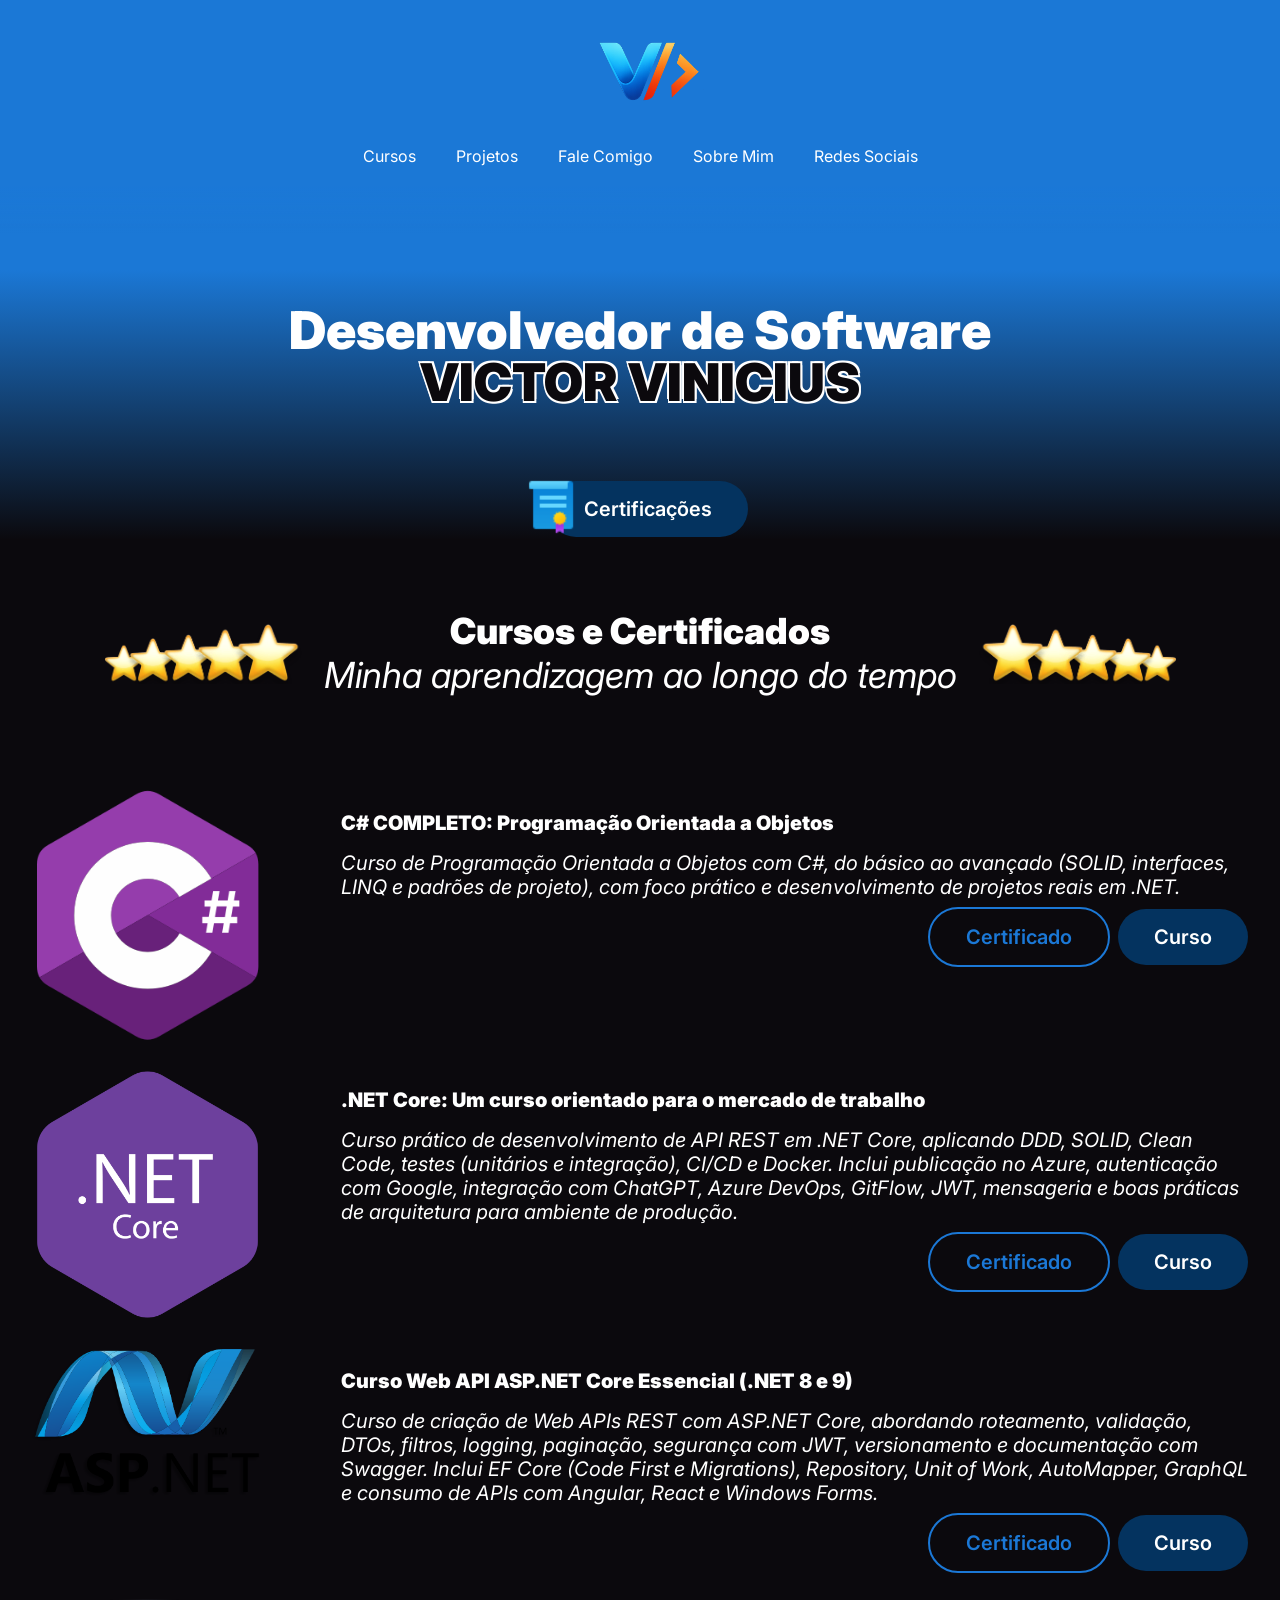
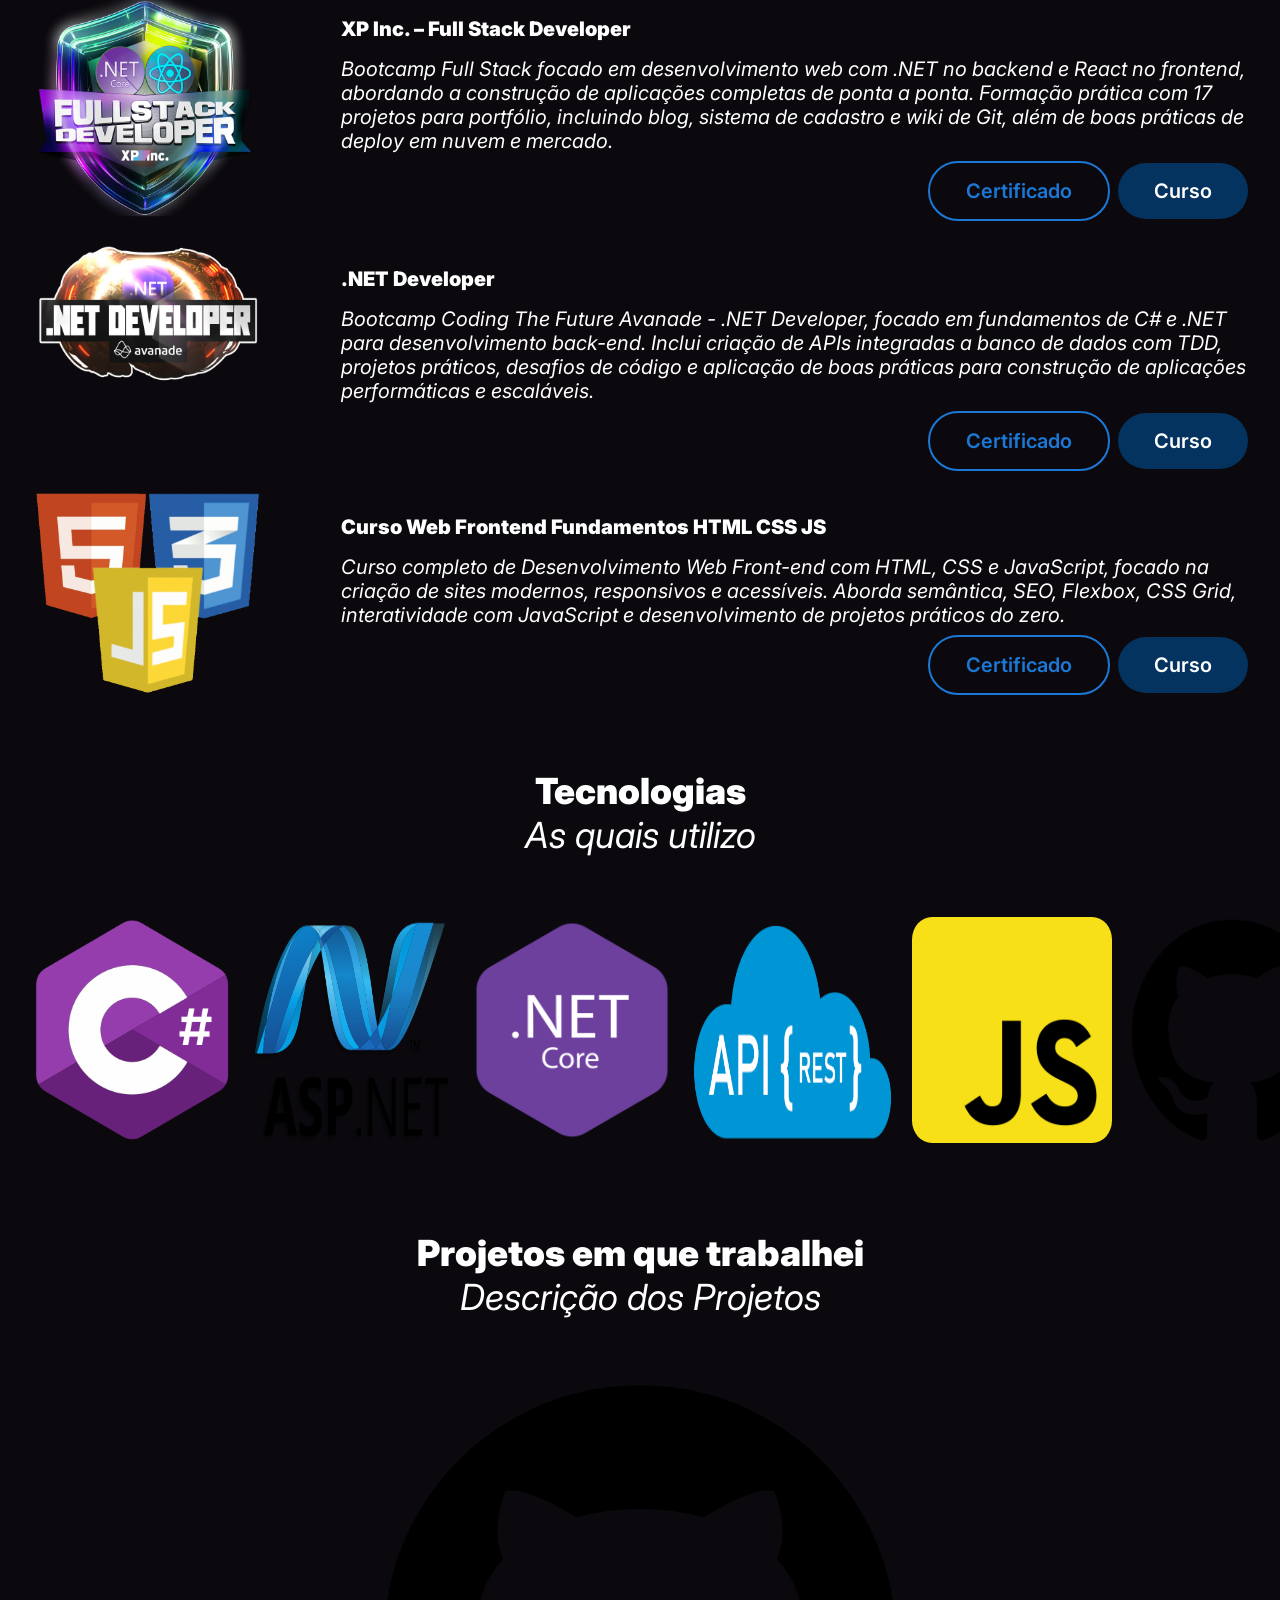
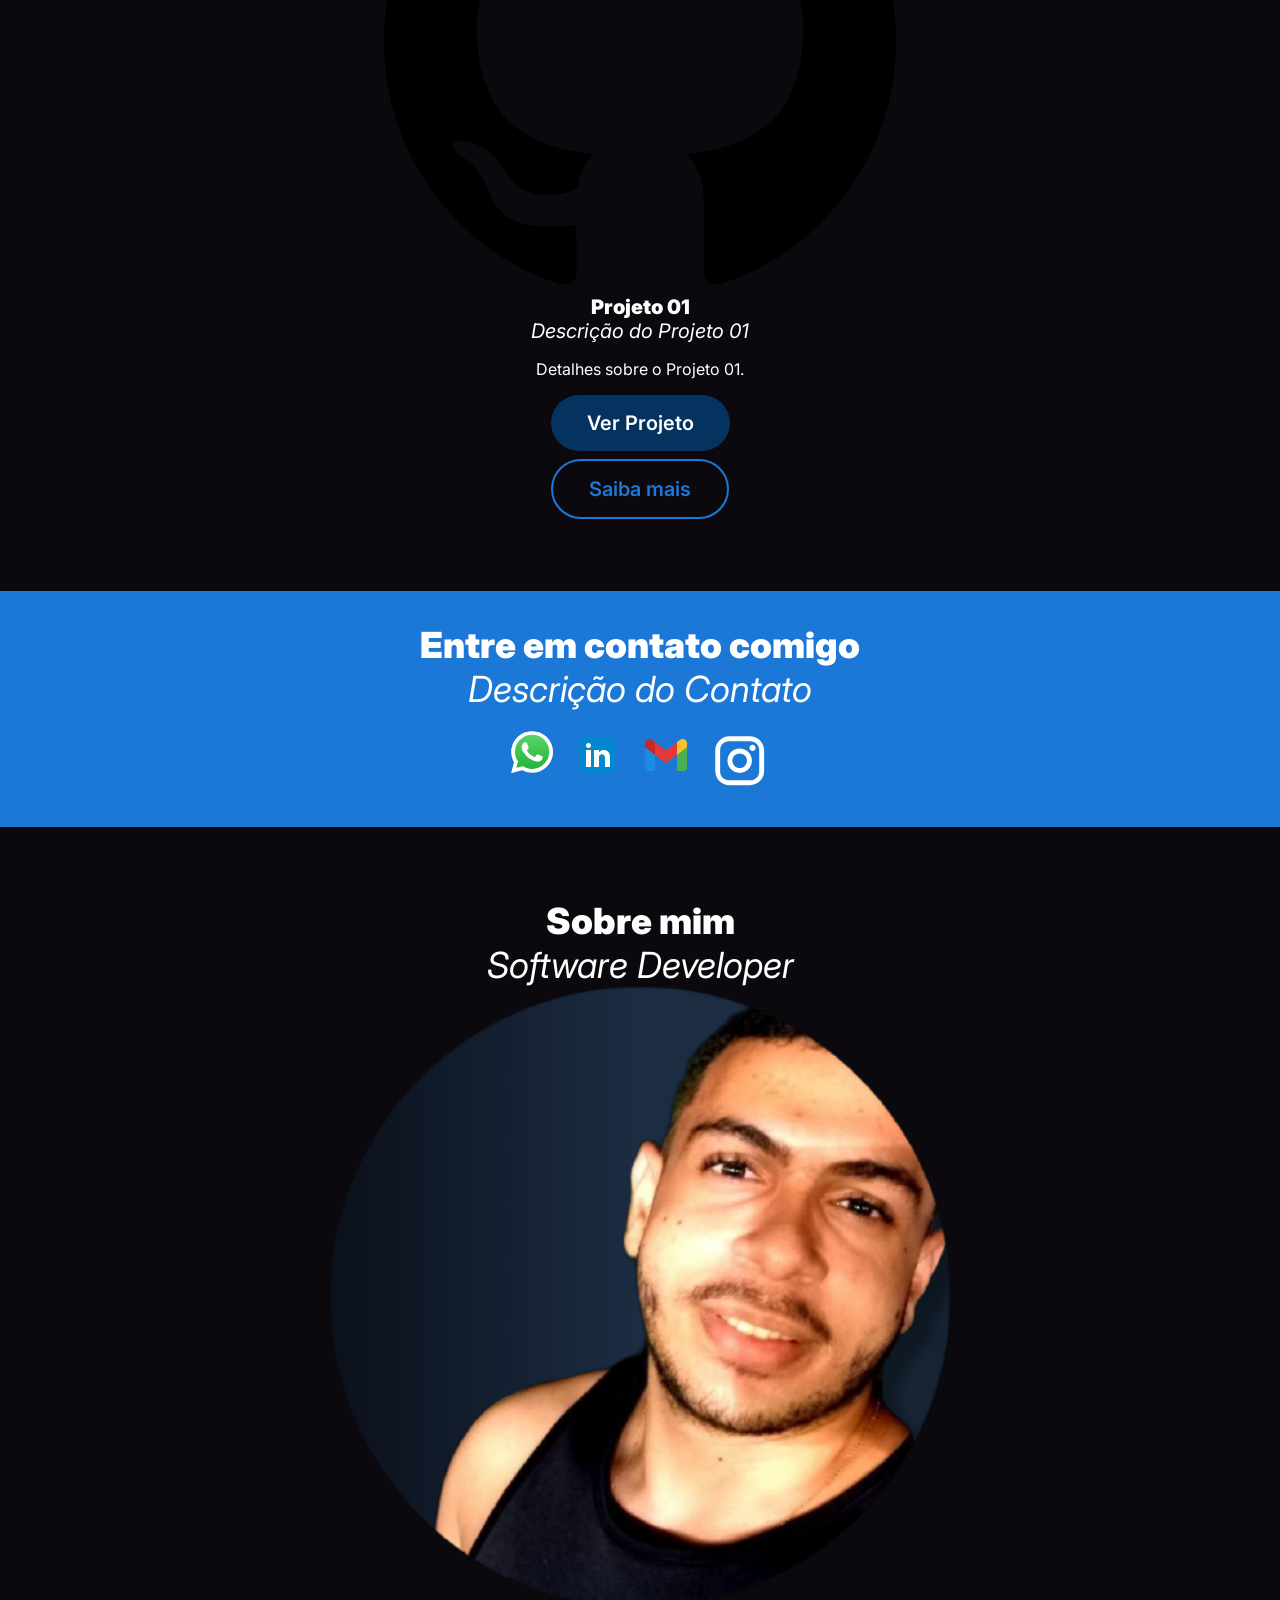
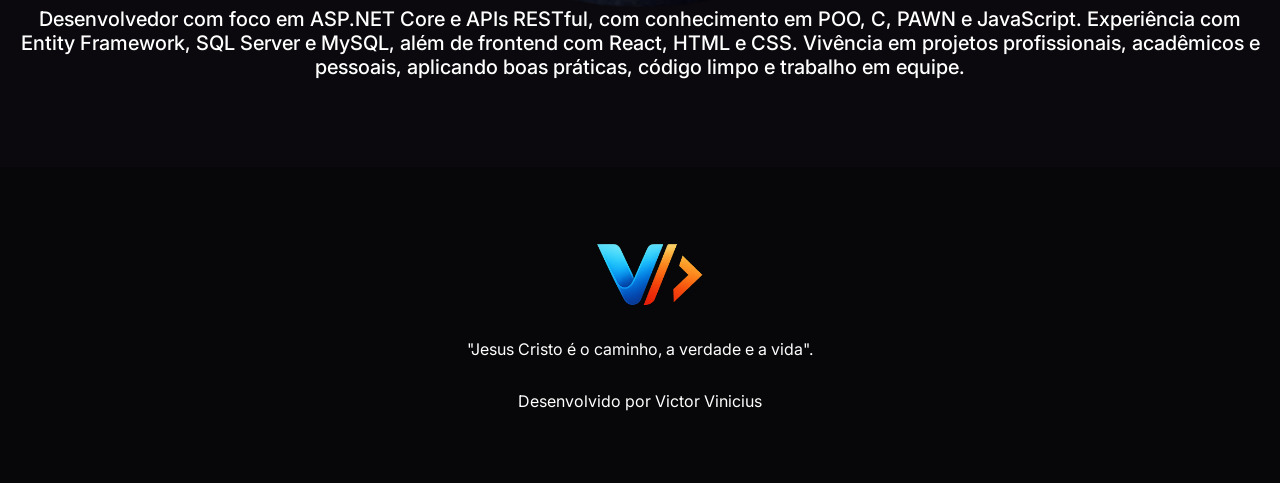
==== index.html @ fd87a0b9 "feat: css e html parte de cursos" ====
<!DOCTYPE html>
<html lang="pt-br">
<head>
    <meta charset="UTF-8">
    <meta name="viewport" content="width=device-width, initial-scale=1.0">
    <title>Victor Vinicius | Foqs</title>

    <link rel="preconnect" href="https://fonts.googleapis.com">
    <link rel="preconnect" href="https://fonts.gstatic.com" crossorigin>
    <link href="https://fonts.googleapis.com/css2?family=Inter:ital,opsz,wght@0,14..32,100..900;1,14..32,100..900&display=swap" rel="stylesheet">
    <link rel="stylesheet" href="./css/styles.css">
</head>
<body class="no-js">
    <div class="logoIcon md-hide">
        <div class="logoIcon__logo"><img src="images/VVDevLogo2.png" alt="Victor Vinicius Logo"></div>

        <a href="#" aria-hidden="true">
            <img src="images/burger-menu-svgrepo-com.svg" alt="Menu Icon">
        </a>
    </div>

    <header class="header">
        <div class="container">
            <div class="logoIcon__logo sm-hide md-show"><img src="images/VVDevLogo2.png" alt="Victor Vinicius Logo"></div>
            <nav class="nav-menu">
                <ul>
                    <li><a href="#courses">Cursos</a></li>
                    <li><a href="#projetos">Projetos</a></li>
                    <li><a href="#faleComigo">Fale Comigo</a></li>
                    <li><a href="#aboutMe">Sobre Mim</a></li>
                    <li><a href="#redesSociais">Redes Sociais</a></li>
                </ul>
            </nav>
        </div>
    </header>
    <main>
        <section class="hero container">
            <h1 class="hero__title">Desenvolvedor de Software <span class="hero__title--upper">Victor Vinicius</span></h1>
            <a href="#courses" class="btn hero__cta">Certificações</a>
        </section>

        <section class="courses container" id="courses">
            <div class="courses__title">
                <h2 class="h2">Cursos e Certificados <span class="title--thin">Minha aprendizagem ao longo do tempo</span></h2>
            </div>
            <div class="courses__list">
                <article class="courses__card">
                    <img src="./images/Courses/Csharp_Logo.png" alt="Cursos" class="courses__card__img">
                    <div class="courses__card__content">
                        <h3 class="h3">C# COMPLETO: Programação Orientada a Objetos <span class="title--thin">Curso de Programação Orientada a Objetos com C#, do básico ao avançado (SOLID, interfaces, LINQ e padrões de projeto), com foco prático e desenvolvimento de projetos reais em .NET.</span></h3>
                        <!-- <p>Paragrafo Curso 1</p> -->

                        <div class="courses__card__ctas">
                            <a href="https://www.udemy.com/certificate/UC-21d37cba-ef0e-45d6-8997-5975c3ce449f/" class="btn btn--stroke" target="_blank" rel="noopener noreferrer">Certificado</a>
                            <a href="https://www.udemy.com/course/programacao-orientada-a-objetos-csharp/" class="btn" target="_blank" rel="noopener noreferrer">Curso</a>
                        </div>
                    </div>

                    <img src="./images/Courses/NET_Core_Logo.svg.png" alt="Cursos" class="courses__card__img">
                    <div class="courses__card__content">
                        
                        <h3 class="h3">.NET Core: Um curso orientado para o mercado de trabalho<span class="title--thin">Curso prático de desenvolvimento de API REST em .NET Core, aplicando DDD, SOLID, Clean Code, testes (unitários e integração), CI/CD e Docker. Inclui publicação no Azure, autenticação com Google, integração com ChatGPT, Azure DevOps, GitFlow, JWT, mensageria e boas práticas de arquitetura para ambiente de produção.</span></h3>
                        <!-- <p>Paragrafo Curso 2</p> -->

                        <div class="courses__card__ctas">
                            <a href="https://www.udemy.com/certificate/UC-4d1a45b2-d75d-4bc9-8170-89b1ac22bfe9/" class="btn btn--stroke" target="_blank" rel="noopener noreferrer">Certificado</a>
                            <a href="https://www.udemy.com/course/net-core-curso-orientado-para-mercado-de-trabalho/" class="btn" target="_blank" rel="noopener noreferrer">Curso</a>
                        </div>
                    </div>

                    <img src="./images/Courses/AspNet_logo.png" alt="Cursos" class="courses__card__img">
                    <div class="courses__card__content">
                        
                        <h3 class="h3">Curso Web API ASP.NET Core Essencial (.NET 8 e 9)<span class="title--thin">Curso de criação de Web APIs REST com ASP.NET Core, abordando roteamento, validação, DTOs, filtros, logging, paginação, segurança com JWT, versionamento e documentação com Swagger. Inclui EF Core (Code First e Migrations), Repository, Unit of Work, AutoMapper, GraphQL e consumo de APIs com Angular, React e Windows Forms.</span></h3>
                        <!-- <p>Paragrafo Curso 3</p> -->

                        <div class="courses__card__ctas">
                            <a href="https://www.udemy.com/certificate/UC-21b1d173-adb9-4a02-94a1-701e1d96cbe6/" class="btn btn--stroke" target="_blank" rel="noopener noreferrer">Certificado</a>
                            <a href="https://www.udemy.com/course/curso-web-api-asp-net-core-essencial/" class="btn" target="_blank" rel="noopener noreferrer">Curso</a>
                        </div>
                    </div>

                    <img src="./images/Courses/FullStackXp.png" alt="Cursos" class="courses__card__img">
                    <div class="courses__card__content">
                        <h3 class="h3">XP Inc. – Full Stack Developer<span class="title--thin">Bootcamp Full Stack focado em desenvolvimento web com .NET no backend e React no frontend, abordando a construção de aplicações completas de ponta a ponta. Formação prática com 17 projetos para portfólio, incluindo blog, sistema de cadastro e wiki de Git, além de boas práticas de deploy em nuvem e mercado.</span></h3>
                        <!-- <p>Paragrafo Curso 4</p> -->

                        <div class="courses__card__ctas">
                            <a href="https://hermes.dio.me/certificates/6OUVF24R.pdf" class="btn btn--stroke" target="_blank" rel="noopener noreferrer">Certificado</a>
                            <a href="https://web.dio.me/track/coding-the-future-xp-full-stack-developer" class="btn" target="_blank" rel="noopener noreferrer">Curso</a>
                        </div>
                    </div>

                    <img src="./images/Courses/AvanadeDotNet.png" alt="Cursos" class="courses__card__img">
                    <div class="courses__card__content">
                        
                        <h3 class="h3">.NET Developer<span class="title--thin">Bootcamp Coding The Future Avanade - .NET Developer, focado em fundamentos de C# e .NET para desenvolvimento back-end. Inclui criação de APIs integradas a banco de dados com TDD, projetos práticos, desafios de código e aplicação de boas práticas para construção de aplicações performáticas e escaláveis.</span></h3>
                        <!-- <p>Paragrafo Curso 5</p> -->

                        <div class="courses__card__ctas">
                            <a href="https://hermes.dio.me/certificates/68FLVZGX.pdf" class="btn btn--stroke" target="_blank" rel="noopener noreferrer">Certificado</a>
                            <a href="https://web.dio.me/track/coding-the-future-avanade-net-developer" class="btn" target="_blank" rel="noopener noreferrer">Curso</a>
                        </div>
                    </div>

                    <img src="./images/Courses/JsCssHtml.png" alt="Cursos" class="courses__card__img">
                    <div class="courses__card__content">
                        
                        <h3 class="h3">Curso Web Frontend Fundamentos HTML CSS JS<span class="title--thin">Curso completo de Desenvolvimento Web Front-end com HTML, CSS e JavaScript, focado na criação de sites modernos, responsivos e acessíveis. Aborda semântica, SEO, Flexbox, CSS Grid, interatividade com JavaScript e desenvolvimento de projetos práticos do zero.</span></h3>
                        <!-- <p>Paragrafo Curso 6</p> -->

                        <div class="courses__card__ctas">
                            <a href="https://hermes.dio.me/certificates/7830271C.pdf" class="btn btn--stroke" target="_blank" rel="noopener noreferrer">Certificado</a>
                            <a href="https://web.dio.me/track/coding-the-future-frontend-fundamentals" class="btn" target="_blank" rel="noopener noreferrer">Curso</a>
                        </div>
                    </div>

                    <!-- <div class="courses__card__content">
                        <h3 class="h3">Curso 7 <span class="title--thin">Descrição do Curso 7</span></h3>
                        <p>Paragrafo Curso 7</p>

                        <div class="courses__card__ctas">
                            <a href="#" class="btn btn--stroke">Código</a>
                            <a href="#" class="btn">Postagem</a>
                        </div>
                    </div>

                    <div class="courses__card__content">
                        <h3 class="h3">Curso 8 <span class="title--thin">Descrição do Curso 8</span></h3>
                        <p>Paragrafo Curso 8</p>

                        <div class="courses__card__ctas">
                            <a href="#" class="btn btn--stroke">Código</a>
                            <a href="#" class="btn">Postagem</a>
                        </div>
                    </div>

                    <div class="courses__card__content">
                        <h3 class="h3">Curso 9 <span class="title--thin">Descrição do Curso 9</span></h3>
                        <p>Paragrafo Curso 9</p>

                        <div class="courses__card__ctas">
                            <a href="#" class="btn btn--stroke">Código</a>
                            <a href="#" class="btn">Postagem</a>
                        </div>
                    </div> -->
                </article>
            </div>
        </section>
        <section class="technologies" id="technologies">
            <div class="container">
                <h2 class="h2">Tecnologias <span class="title--thin">As quais utilizo</span></h2>
            </div>

            <section class="technologies__carroussel">
                <div class="technologies__carroussel__wrapper">
                    <img src="./images/Tecnologias/Csharp_Logo.png" alt="Csharp">
                    <img src="./images/Tecnologias/AspNet_logo.png" alt="Asp Net">
                    <img src="./images/Tecnologias/NET_Core_Logo.svg.png" alt="DotNet Core">
                    <img src="./images/Tecnologias/ApiRes_logo.png" alt="ApiRest">
                    <img src="./images/Tecnologias/Javascript.png" alt="Javascript">
                    <img src="./images/Tecnologias/GitHub.png" alt="GitHub">
                    <img src="./images/Tecnologias/CSS.png" alt="CSS">
                    <img src="./images/Tecnologias/HTML.png" alt="HTML">
                    <img src="./images/Tecnologias/vscode.png" alt="VSCode">
                    <img src="./images/Tecnologias/Vs.png" alt="Visual Studio">
                    <img src="./images/Tecnologias/Mysql.png" alt="MySQL">
                    <img src="./images/Tecnologias/postman-icon.svg" alt="Postman">
                    <img src="./images/Tecnologias/ps6.png" alt="PhotoShop">
                </div>
            </section>
        </section>

        <section class="projetos container" id="projetos">
            <h2 class="h2">Projetos em que trabalhei <span class="title--thin">Descrição dos Projetos</span></h2>

            <div class="projects__list">
                <article class="projects__card">
                    <img src="./images/Tecnologias/GitHub.png" class="projects__card__img" alt="GitHub">

                    <div class="projects__card__content">
                        <h3 class="h3">Projeto 01 <span class="title--thin">Descrição do Projeto 01</span></h3>
                        <p>Detalhes sobre o Projeto 01.</p>

                        <div class="projects__card__ctas">
                            <a href="#" class="btn btn--ghost">Ver Projeto</a>
                            <a href="#" class="btn btn--stroke">Saiba mais</a>
                        </div>
                    </div>
                </article>
            </div>
        </section>

        <section class="faleComigo" id="redesSociais">
            <div class="container">
                <h2 class="h2">Entre em contato comigo <span class="title--thin">Descrição do Contato</span></h2>
                <div class="faleComigo__content">
                    <p class="faleComigo__disclaimer sr-only"></p>
                    <img src="./images/news-seta.svg" alt="Seta" class="news__seta">
                    <div class="news__whatsapp">
                        <img src="./images/whatsapp.svg" alt="Whatsapp Logo">
                        <span class="sr-only">Whatsapp</span>
                    </div>
                    <div class="news__Linkedin">
                        <img src="./images/icon-linkedin.svg" alt="Linkedin Logo">
                        <span class="sr-only">Linkedin</span>
                    </div>
                    <div class="news__gmail">
                        <img src="./images/icons8-gmail.svg" alt="Gmail logo">
                        <span class="sr-only">Gmail</span>
                    </div>
                    <div class="news__instagram">
                        <img src="./images/mdi_instagram.svg" alt="Instagram Logo">
                        <span class="sr-only">Instagram</span>
                    </div>

                    <!-- <a href="#" class="btn">Saiba Mais</a> -->
                </div>
            </div>
        </section>

        <section class="aboutMe" id="aboutMe">
            <div class="container">
                <h2 class="h2">Sobre mim <span class="title--thin">Software Developer</span></h2>
            </div>
            <div class="aboutMe__content">
                <div class="aboutMe__wrapper">
                    <article class="aboutMe__cards">
                        <img src="./images/foqsz-perfil.png" alt="about me">
                        <div class="aboutMe__cards__content">
                            <h3 class="h3">Desenvolvedor com foco em ASP.NET Core e APIs RESTful, com conhecimento em POO, C, PAWN e JavaScript. Experiência com Entity Framework, SQL Server e MySQL, além de frontend com React, HTML e CSS. Vivência em projetos profissionais, acadêmicos e pessoais, aplicando boas práticas, código limpo e trabalho em equipe.</h3>
                        </div>
                    </article>
                </div>
            </div>
        </section>
    </main>
    <footer class="footer">
        <div class="container">
            <img src="./images/VVDevLogo2.png" alt="" class="footer__logo">
            <p>"Jesus Cristo é o caminho, a verdade e a vida".</p>
            <p>Desenvolvido por Victor Vinicius</p>
            <!-- <ul class="footer_socialLinks">
                <li><a href=""> <img src="./images/icon-linkedin.svg" alt=""> <span class="sr-only">Linkedin</span></a></li>
                <li><a href=""> <img src="./images/whatsapp.svg" alt=""> <span class="sr-only">WhatsApp</span></a></li>
                <li><a href=""> <img src="./images/mdi_instagram.svg" alt=""> <span class="sr-only">Instagram</span></a></li>
            </ul> -->
        </div>
    </footer>
</body>
</html>
---- css/styles.css ----
:root{
    --page-bg: #0B090D;
    --page-bg-secondary: #1b78d6;
    --page-bg-secondary-hover: #48D1CC00;
    --grid-gap: .75rem;
    --grid-margin: 1.5rem;
    --text-color: white;
    --text-size: .75rem;

    --h1-size: 1.75rem;
    --h2-size: 1.5rem;
    --h3-size: 1.25rem;

    --button-padding-y: 1rem;
    --button-padding-x: 2.25rem;
    --button-font-size: 1rem;

    --section-distance-top: 4.5rem;
    --subSection-distance-gap: 3.75rem;
}

*{
    margin: 0;
    padding: 0;
    box-sizing: border-box;
}

body{
    font-family: 'Inter', sans-serif; 
    font-optical-sizing: auto; /* melhora a legibilidade em tamanhos de fontes diferentes */
    font-weight: 400;
    font-style: normal;
    background: var(--page-bg) linear-gradient(to bottom, var(--page-bg-secondary) 30%, #48D1CC00 60%) fixed;
    color: var(--text-color);
}

a{
    text-decoration: none;
    color: inherit;
}

img{
    max-width: 100%;
}

.container{
    /* margin: 0 var(--grid-gap); */
    margin-left: var(--grid-margin);
    margin-right: var(--grid-margin);
}

.logoIcon{
    /* background-color: var(--page-bg-secondary); */
    position: sticky;
    top: 0;
    width: 100%;
    left: 0;
    display: flex;
    justify-content: space-between;
    padding: 1.75rem;
    background-image: linear-gradient(to bottom, var(--page-bg-secondary) 80%, #48cec900);
}

.logoIcon__logo{
    width: 4.75rem;
    img{
        max-width: 100%;
    }
}

.nav-menu{
    ul{
        list-style-type: none;
        display: flex;
        flex-direction: column;
        gap: 1rem;
        align-items: end;
    }

    a{
        padding: 0.75rem;
        display: inline-block;
        border-bottom: 1px solid transparent;

        &:hover{
            border-bottom: 1px solid #135291;
        }
    }
}

h1{
    font-size: var(--h1-size);
    font-weight: 900;
    line-height: 1;
    text-wrap: balance;
}

.hero{
    text-align: center;
    display: flex;
    flex-direction: column;
    gap: 2.5rem;
    align-items: center;
}

.hero__title--upper{
    text-transform: uppercase;
    /* color: transparent;
    -webkit-text-stroke: 2px var(--text-color);  */
    text-shadow: 2px 2px var(--text-color), -2px -2px var(--text-color), -1px 2px var(--text-color), 2px -2px var(--text-color);
    display: inline-block;
    color: #0B090D;
    display: block;
}

.btn{
    display: inline-block;
    padding: var(--button-padding-y) var(--button-padding-x);
    border-radius: 10rem;
    background-color: #04335f;
    font-weight: 600;
    font-size: var(--button-font-size);
}

.btn:hover{
    background-color: #506da1;
    color: white;
}

main >*{
    margin-top: var(--section-distance-top);
}

.h2{
    text-align: center;
    font-weight: 900;
    font-size: var(--h2-size);
}

.title--thin{
    font-weight: 400;
    font-style: italic;
    display: block;
}

.courses,
.courses__list{
    display: flex;
    flex-direction: column;
    gap: var(--subSection-distance-gap);
}

.courses__card{
    text-align: center;
}

.courses__card__img{
    width: 13.75rem;
    max-width: 100%;
    margin-top: 1.25rem;
}

.technologies__carroussel__wrapper img{
    max-width: 200px;
}

.h3{
    font-size: var(--h3-size);
    font-weight: 900;
    text-align: center;
}

p{
    font-size: var(--text-size);
}

.btn--stroke{
    background-color: transparent;
    border: 2px solid var(--page-bg-secondary);
    color: var(--page-bg-secondary)
}

.courses__card__content{
    margin-top: 1.5rem;

    img{
        max-width: 60%;
    }

    .title--thin{
        margin-top: 1rem;
        margin-bottom: .5rem;
    }
}

.courses__card__ctas{
    display: flex;
    flex-direction: column;
    align-items: center;
    gap:.5rem;
}

.technologies{
    display: flex;
    flex-direction: column;
    gap: var(--subSection-distance-gap);
}

.technologies__carroussel__wrapper{
    display: flex;
    flex-wrap: nowrap;
    overflow-x: scroll;
    padding-bottom: 1rem;
    padding-right: var(--grid-gap);

    scroll-snap-type: x mandatory;

    img{
        margin-left: var(--grid-gap);
        width: calc(100% - var(--grid-margin) * 2);
        flex-grow: 0;
        flex-shrink: 0;
        flex-basis: calc(100% - var(--grid-margin) * 2); 
        scroll-snap-align: center;
        border-radius: 10%;

        &:last-child{
            margin-left: var(--grid-margin);
        }

        &:first-child{
            margin-left: var(--grid-margin);
        }
    }
}

main{
  /* Firefox */
  * {
    scrollbar-width: auto;
    scrollbar-color: var(--page-bg-secondary) transparent;
  }

  /* Chrome, Edge, and Safari */
  *::-webkit-scrollbar {
    height: 1.25rem;
  }

  *::-webkit-scrollbar-track {
    background: transparent;
  }

  *::-webkit-scrollbar-thumb {
    background-color: var(--page-bg-secondary);
    /* border-radius: 10px;
    border: 3px solid transparent; */
  }
}

.projetos, .projects__list{
    display: flex;
    flex-direction: column;
    gap: var(--subSection-distance-gap);
}

.projects__card{
    text-align: center;
}

.projects__card__content{
    display: flex;
    flex-direction: column;
    gap: 1rem;
}

.projects__card__ctas{
    display: flex;
    flex-direction: column;
    gap: .5rem;
    align-items: center;
}

/* .btn--ghost{
    color: var(--page-bg-secondary);
    border: none;
    background-color: transparent;
} */

.faleComigo{
    background-color: var(--page-bg-secondary);
    background-position: center;
    background-size: cover;
    padding: var(--grid-margin) 0;
    background-repeat: no-repeat;
    display: flex;
    flex-direction: column;
    gap: 2.5rem;
    align-items: stretch;
}  

.faleComigo__content{
    display: flex;
    justify-content: center;
    gap: var(--grid-gap);
    margin-top: var(--grid-gap); 
}

.news__seta{
    display: none;
}

.sr-only{
    position: absolute;
    width: 1px;
    height: 1px;
    padding: 0;
    margin: -1px;;
    overflow: hidden;
    clip: rect(0, 0, 0, 0);
    white-space: nowrap;
    border: 0;
}

.aboutMe__wrapper{
    display: flex;
    flex-wrap: nowrap;
    overflow-x: scroll;
    padding-bottom: 1rem;
    padding-right: var(--grid-gap);
    scroll-snap-type: x mandatory;
    margin: 0;

}

.aboutMe__cards{
    margin-left: var(--grid-gap);
    /* width: calc(100% - var(--grid-margin) * 2); */
    /* flex-grow: 0; */
    /* flex-shrink: 0; */
    /* flex-basis: calc(100% - var(--grid-margin) * 2); */
    /* scroll-snap-align: center; */
    display: flex;
    flex-direction: column;
    align-items: center;

    img{
        width: 50%;
    }
}  

.aboutMe__cards__content{
    text-align: center;
    
    .h3{
        font-weight: 500;
    }
}

.footer{
    background-color: #070608;
    text-align: center;
    padding-top: var(--section-distance-top);
    margin-top: var(--section-distance-top);    
    padding-bottom: var(--section-distance-top);

    .container{
        display: flex;
        flex-direction: column;
        gap: var(--grid-margin);
        align-items: center;
    }

    p{
        font-size: 1rem;
    }
}

.footer__logo{
    max-width: 8.5rem;
}

.sm-hide{
    display: none;
}

@media screen and (width > 64em){
    :root{
        --h1-size: 3.25rem;
        --h2-size: 2.25rem;
        --button-font-size: 1.25rem;
        --grid-gap: 1.25rem;
        --grid-margin: 2rem;
        --text-size: 1rem;
    }

    .md-hide{
        display: none;
    }

    .md-show{
        display: revert;
    }

    .header{
        position: sticky;
        top: 0;
        left: 0;
        width: 100%;
        padding-top: 2.375rem;
        padding-bottom: 3.375rem;
        background-image: linear-gradient(to bottom, var(--page-bg-secondary) 80%, #48cec900);
        z-index: 1;
    }

    .logoIcon__logo{
        width: 8rem;
        margin: auto;
    }

    .nav-menu{
        margin-top: 1.75rem;
    }

    .hero{
        gap: 4.5rem;
    }

    .nav-menu{
        ul{
            flex-direction: row;
            justify-content: center;
        }
    }

    .hero__cta{
        position: relative;
        left: .5rem;

        &::before{
            content: "";
            display: block;
            position: absolute;
            top: 0;
            left: 0;
            width: 4rem;
            height: 5rem;
            background-image: url(../images/target.png);
            background-size: 100%;
            background-repeat: no-repeat;
            transform: translate(-40%, -10%);
        }
    }

    .courses__title{
        display: flex;
        align-items: center;
        justify-content: center;
        gap: var(--grid-gap);
        &::before,
        &::after{
            content: "";
            width: 12.5rem;
            height: 3.875rem;
            display: inline-block;

            background-image: url(../images/estrelas.png);
            background-size: 100%;
            background-repeat: no-repeat;
        }

        &::after{
            transform: scale(-1, 1);
        }
    }

    .courses{
        gap: calc(var(--subSection-distance-gap) * 1.5);
    }

    .courses__card{
        display: grid;
        grid-template-columns: repeat(8, 1fr);
        gap: var(--grid-gap);
        text-align: left;
    }

    .courses__card__img{
        /* width: 20%; */
        grid-column: 1 / 3;
        width: 80%;
        margin-top: 0;
    }

    .courses__card__content{
        grid-column: 3 / -1;

        .h3{
            text-align: inherit;
        }
    }
    
    .courses__card__ctas{
        flex-direction: row;
        justify-content: end;
    }
}
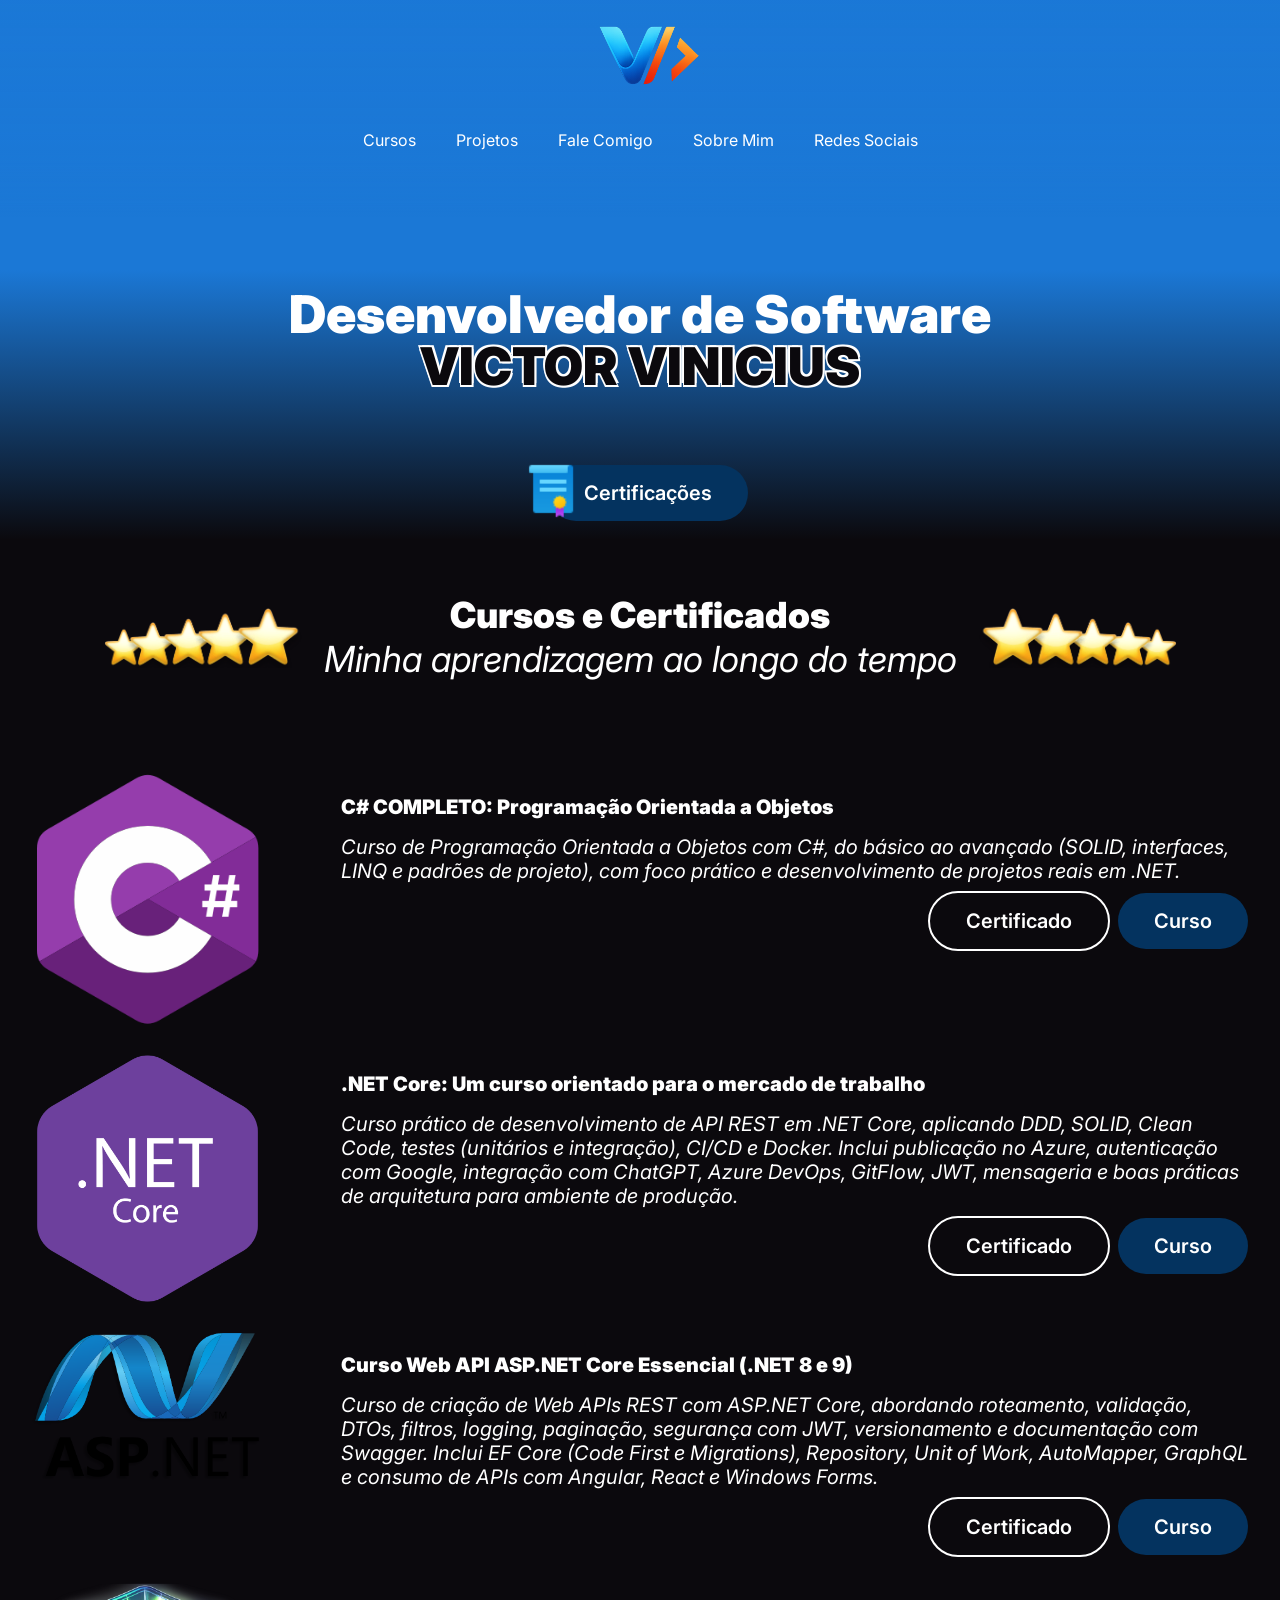
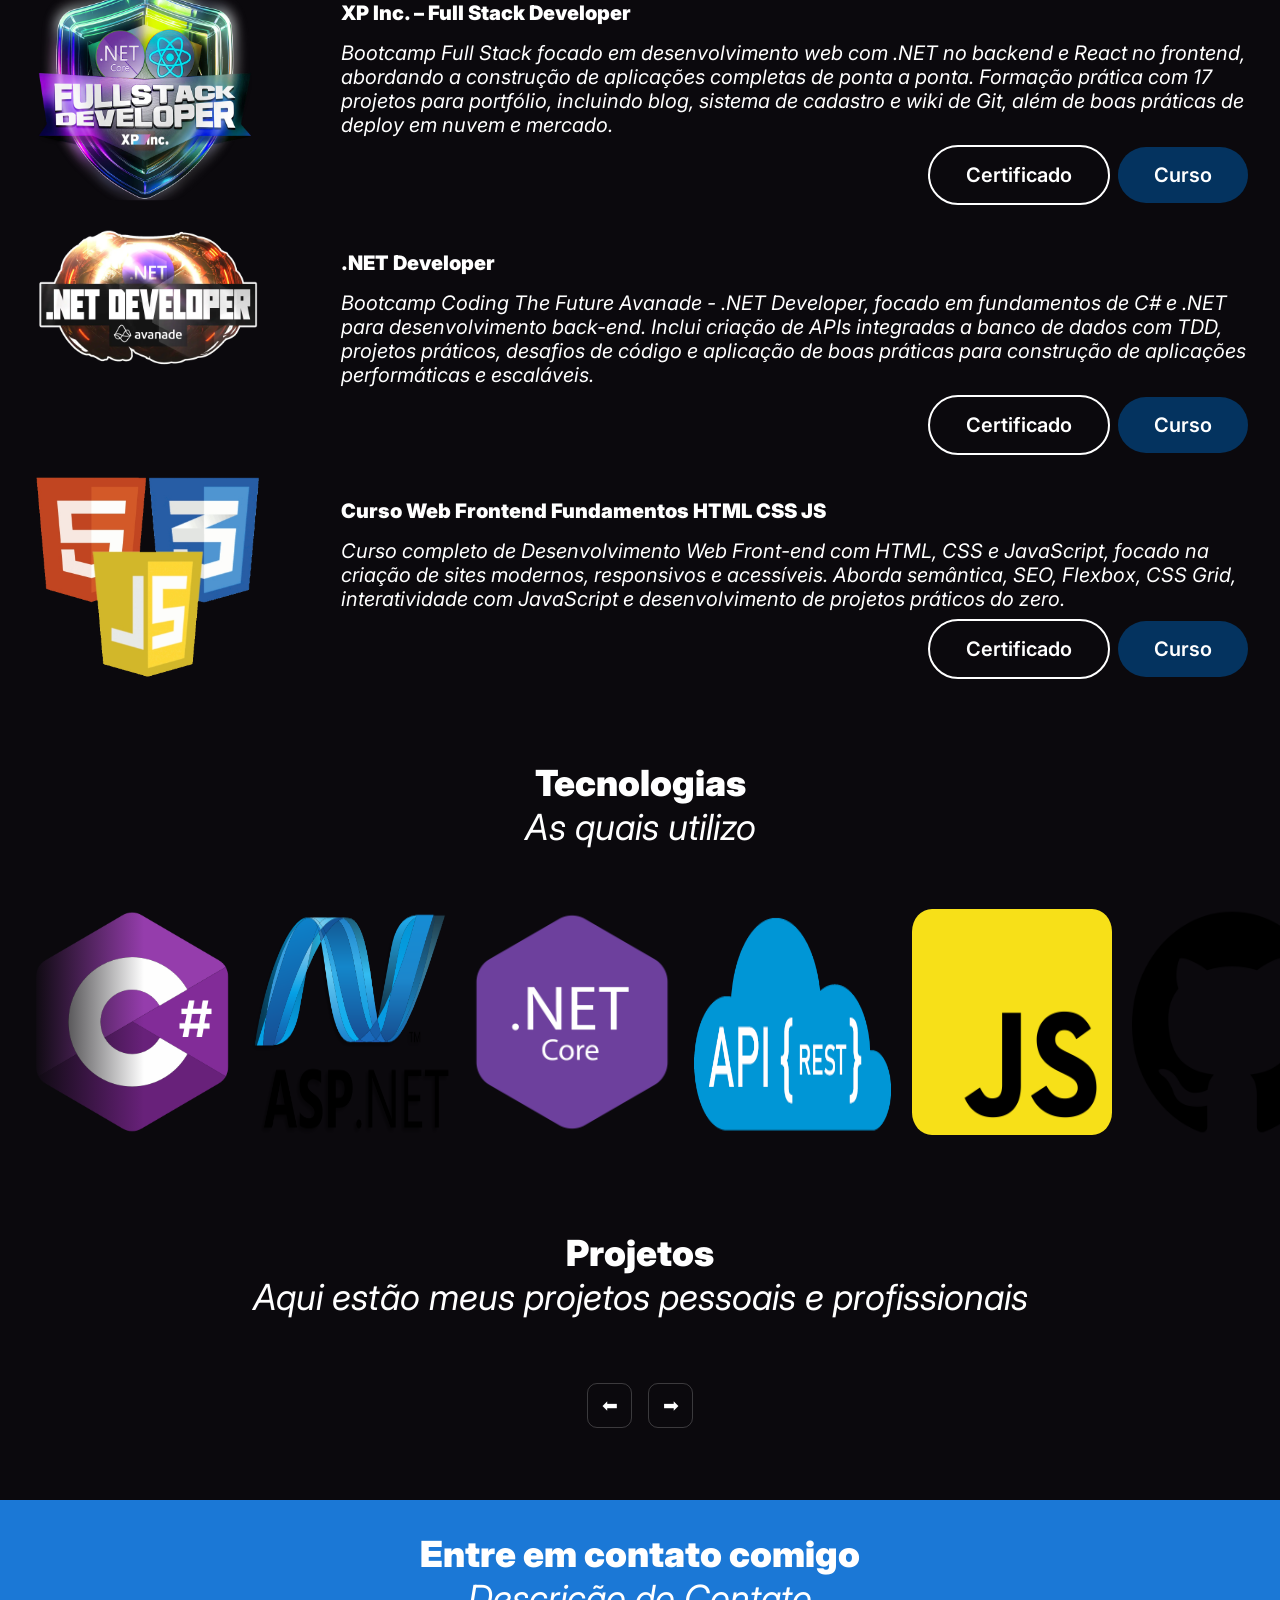
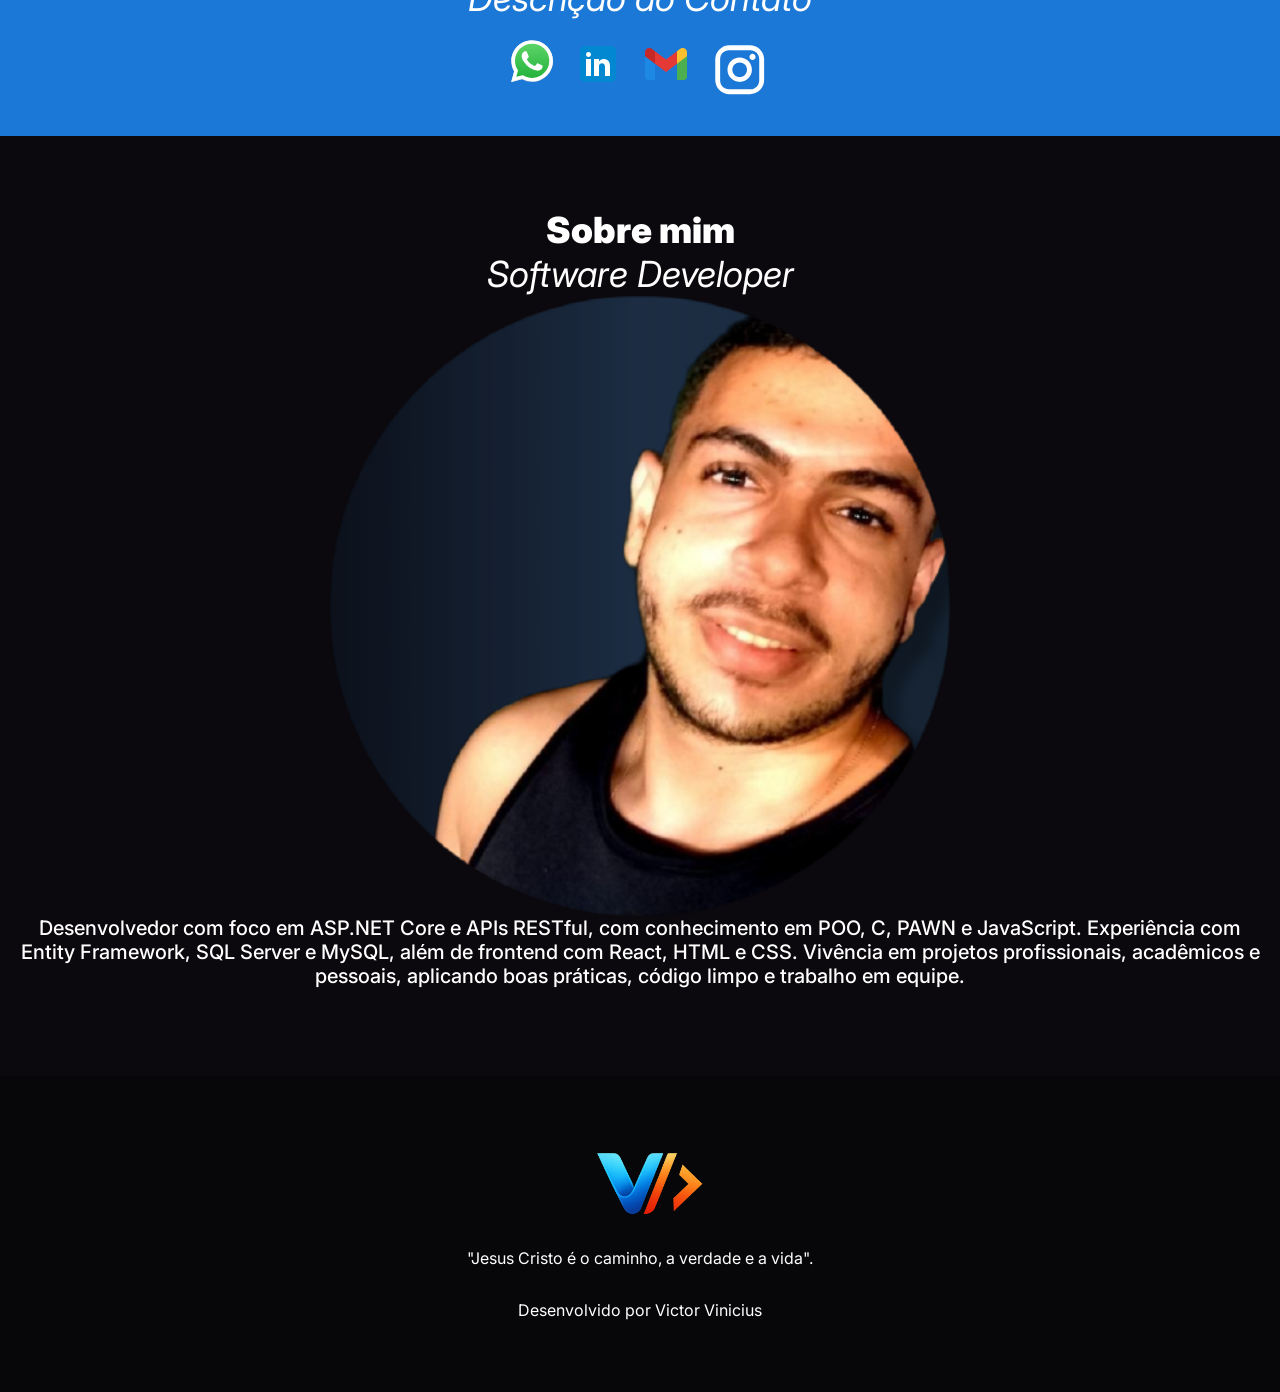
==== commit ee07d1bd: "feat: page dos projetos, consumindo api do github" ====
--- a/index.html
+++ b/index.html
@@ -172,22 +172,16 @@
         </section>
 
         <section class="projetos container" id="projetos">
-            <h2 class="h2">Projetos em que trabalhei <span class="title--thin">Descrição dos Projetos</span></h2>
-
-            <div class="projects__list">
-                <article class="projects__card">
-                    <img src="./images/Tecnologias/GitHub.png" class="projects__card__img" alt="GitHub">
-
-                    <div class="projects__card__content">
-                        <h3 class="h3">Projeto 01 <span class="title--thin">Descrição do Projeto 01</span></h3>
-                        <p>Detalhes sobre o Projeto 01.</p>
-
-                        <div class="projects__card__ctas">
-                            <a href="#" class="btn btn--ghost">Ver Projeto</a>
-                            <a href="#" class="btn btn--stroke">Saiba mais</a>
-                        </div>
-                    </div>
-                </article>
+            <h2 class="h2">
+                Projetos
+                <span class="title--thin">Aqui estão meus projetos pessoais e profissionais</span>
+            </h2>
+
+            <div class="projects__list" id="projectsList"></div>
+
+            <div class="pagination">
+                <button type="button" id="endPage">⬅</button>
+                <button type="button" id="nextPage">➡</button>
             </div>
         </section>
 
@@ -247,5 +241,7 @@
             </ul> -->
         </div>
     </footer>
+
+    <script src="./js/github.js"></script>
 </body>
 </html>
--- a/css/styles.css
+++ b/css/styles.css
@@ -176,8 +176,8 @@
 
 .btn--stroke{
     background-color: transparent;
-    border: 2px solid var(--page-bg-secondary);
-    color: var(--page-bg-secondary)
+    border: 2px solid white;
+    color: white;
 }
 
 .courses__card__content{
@@ -204,6 +204,7 @@
     display: flex;
     flex-direction: column;
     gap: var(--subSection-distance-gap);
+    margin-top: 5rem;
 }
 
 .technologies__carroussel__wrapper{
@@ -257,14 +258,57 @@
   }
 }
 
-.projetos, .projects__list{
-    display: flex;
-    flex-direction: column;
+.projetos{
+    margin-top: 5rem;
+}
+
+.projects__list{
+    display: grid;
+    grid-template-columns: 1fr;
     gap: var(--subSection-distance-gap);
+    margin-top: 1rem;
 }
 
 .projects__card{
     text-align: center;
+    /* padding: 2rem; */
+    border-radius: 12px;
+    transition: 0.3s;
+    margin-top: 2rem;
+}
+
+.projects__card:hover{
+    transform: translateY(-5px);
+}
+
+.pagination{
+    display: flex;
+    justify-content: center;
+    align-items: center;
+    gap: 1rem;
+    margin-top: 3rem;
+}
+
+.pagination button{
+    width: 45px;
+    height: 45px;
+
+    border-radius: 10px;
+    border: 1px solid rgba(255,255,255,0.2);
+
+    background: transparent;
+    color: white;
+
+    font-size: 1.2rem;
+    cursor: pointer;
+
+    transition: all .25s ease;
+}
+
+.pagination button:hover{
+    background: white;
+    color: black;
+    transform: translateY(1rem);
 }
 
 .projects__card__content{
@@ -280,11 +324,11 @@
     align-items: center;
 }
 
-/* .btn--ghost{
+.btn--nodeploy{
     color: var(--page-bg-secondary);
     border: none;
-    background-color: transparent;
-} */
+    /* background-color: transparent; */
+}
 
 .faleComigo{
     background-color: var(--page-bg-secondary);
@@ -383,6 +427,12 @@
     display: none;
 }
 
+.projects__card__img{
+    width: 180px;
+    margin: 0 auto;
+    display: block;
+}
+
 @media screen and (width > 64em){
     :root{
         --h1-size: 3.25rem;
@@ -393,6 +443,11 @@
         --text-size: 1rem;
     }
 
+    body{
+        background: var(--page-bg) linear-gradient(to bottom, var(--page-bg-secondary) 30%, #48D1CC00 60%) no-repeat;
+        background-size: 100% 100vh;
+    }
+
     .md-hide{
         display: none;
     }
@@ -406,10 +461,10 @@
         top: 0;
         left: 0;
         width: 100%;
-        padding-top: 2.375rem;
+        padding-top: 1.375rem;
         padding-bottom: 3.375rem;
-        background-image: linear-gradient(to bottom, var(--page-bg-secondary) 80%, #48cec900);
-        z-index: 1;
+        background-image: linear-gradient(to bottom, #1b78d6fa, #1b78d6e7 70%, #48cec900);
+        z-index: 3;
     }
 
     .logoIcon__logo{
@@ -503,4 +558,35 @@
         flex-direction: row;
         justify-content: end;
     }
+
+    .technologies__carroussel__wrapper img{
+        flex: auto;
+    }
+
+    .technologies__carroussel{
+        position: relative;
+
+        &::after,
+        &::before{
+            content:"";
+            position: absolute;
+            top: 0;
+            bottom: 1rem;
+            width: 9rem;
+            pointer-events: none; 
+        }
+
+        &::before{
+            left: 0;
+            background-image: linear-gradient(to right, var(--page-bg) var(--grid-margin), #0000);
+        }
+
+        &::after{
+            right: 0;
+        }
+    }
+
+    .projects__list{
+        grid-template-columns: repeat(2, 1fr);
+    }
 }
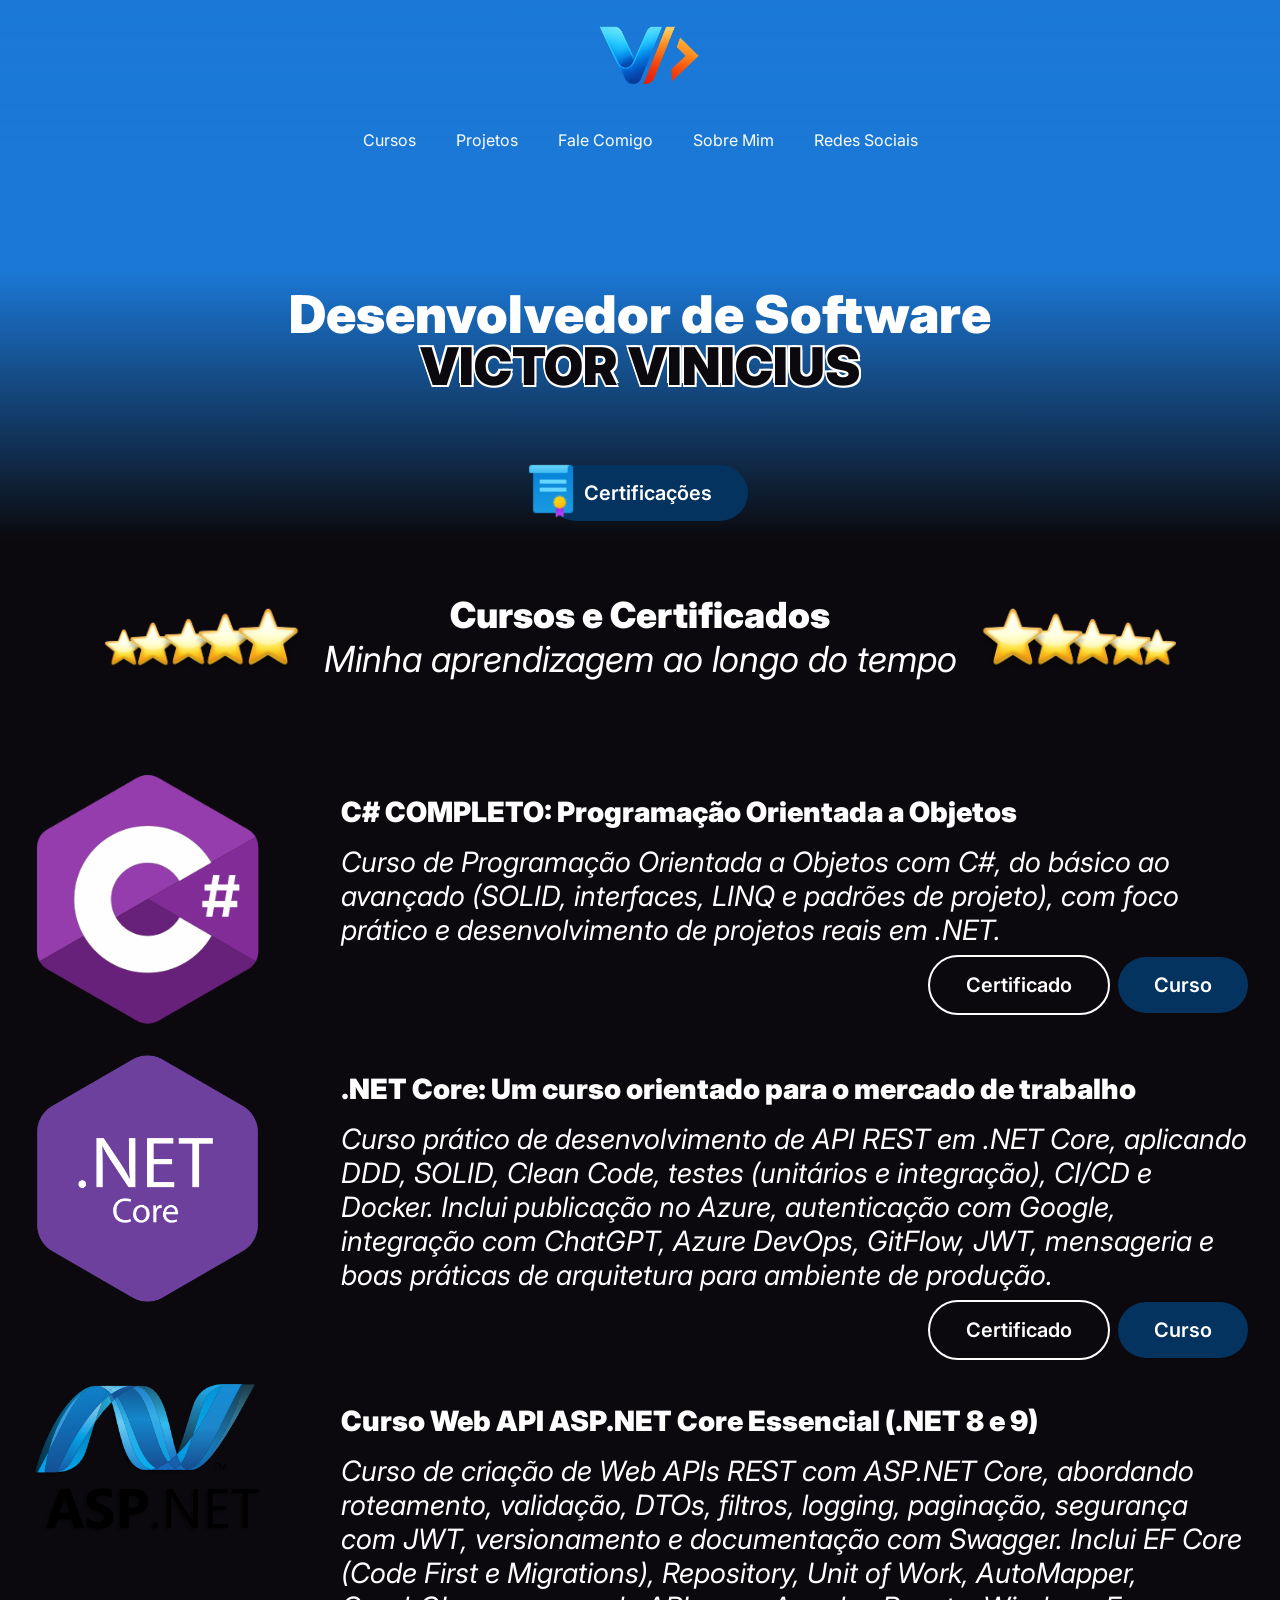
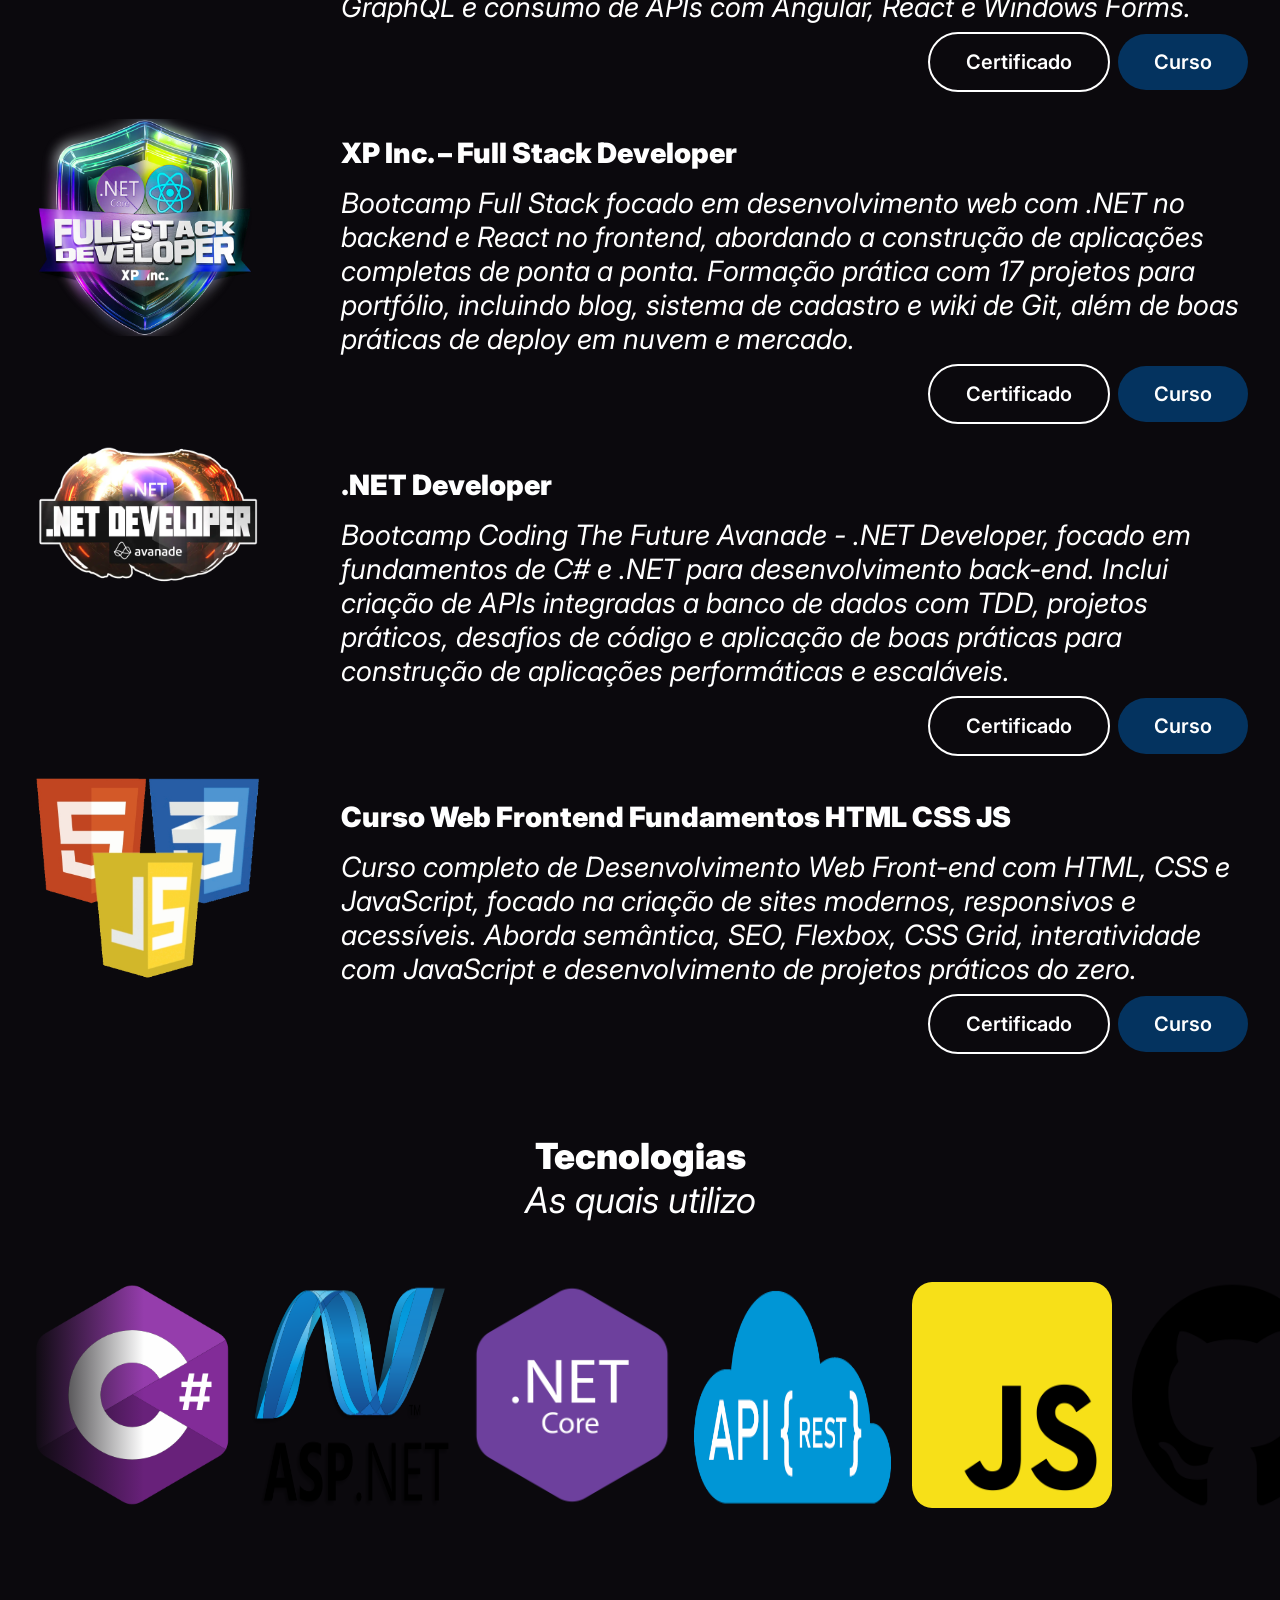
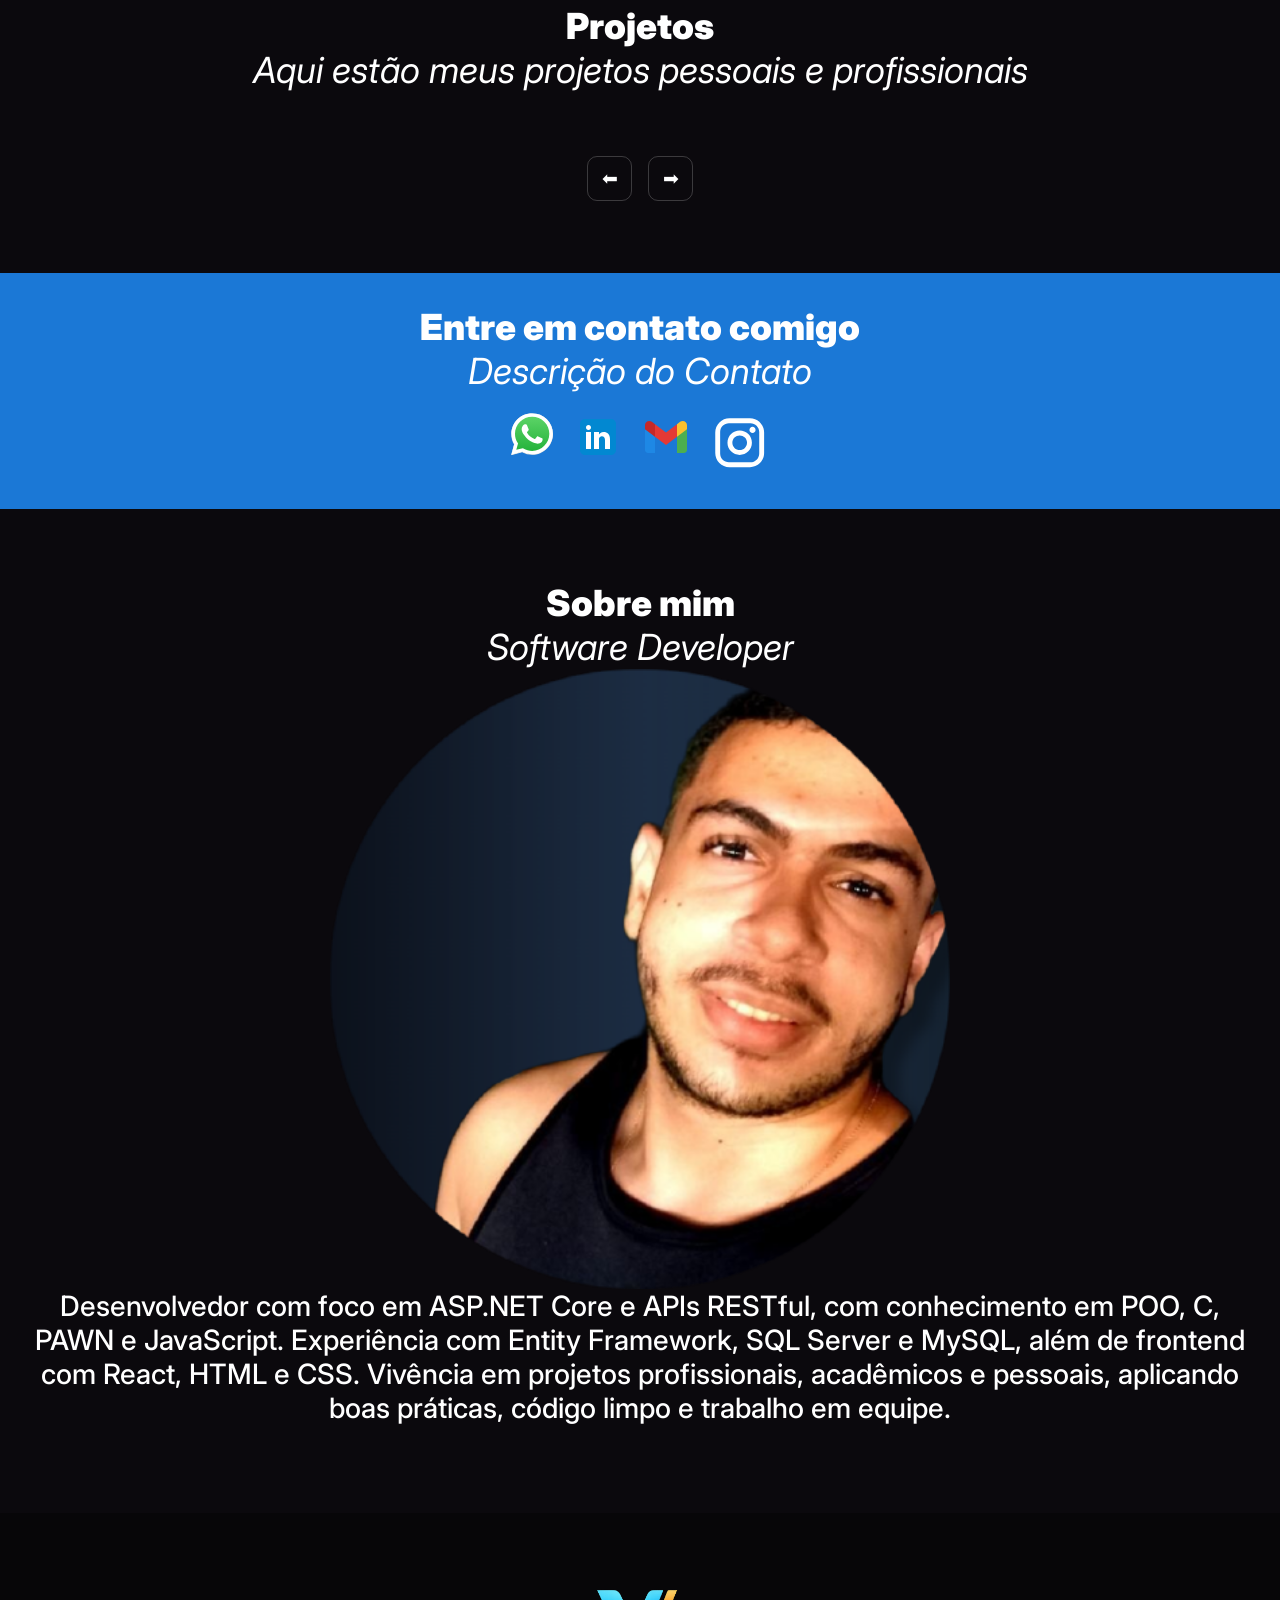
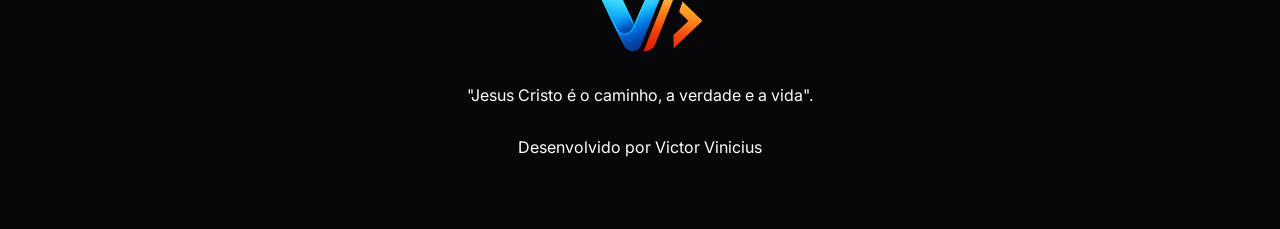
==== commit 372b2aa7: "feat: ajustes na nav" ====
--- a/index.html
+++ b/index.html
@@ -185,7 +185,7 @@
             </div>
         </section>
 
-        <section class="faleComigo" id="redesSociais">
+        <section class="faleComigo" id="faleComigo">
             <div class="container">
                 <h2 class="h2">Entre em contato comigo <span class="title--thin">Descrição do Contato</span></h2>
                 <div class="faleComigo__content">
--- a/css/styles.css
+++ b/css/styles.css
@@ -17,6 +17,8 @@
 
     --section-distance-top: 4.5rem;
     --subSection-distance-gap: 3.75rem;
+
+    --nav-height: 13.75rem;
 }
 
 *{
@@ -433,10 +435,15 @@
     display: block;
 }
 
+section{
+    scroll-margin-top: var(--nav-height);
+}
+
 @media screen and (width > 64em){
     :root{
         --h1-size: 3.25rem;
         --h2-size: 2.25rem;
+        --h3-size: 1.75rem;
         --button-font-size: 1.25rem;
         --grid-gap: 1.25rem;
         --grid-margin: 2rem;
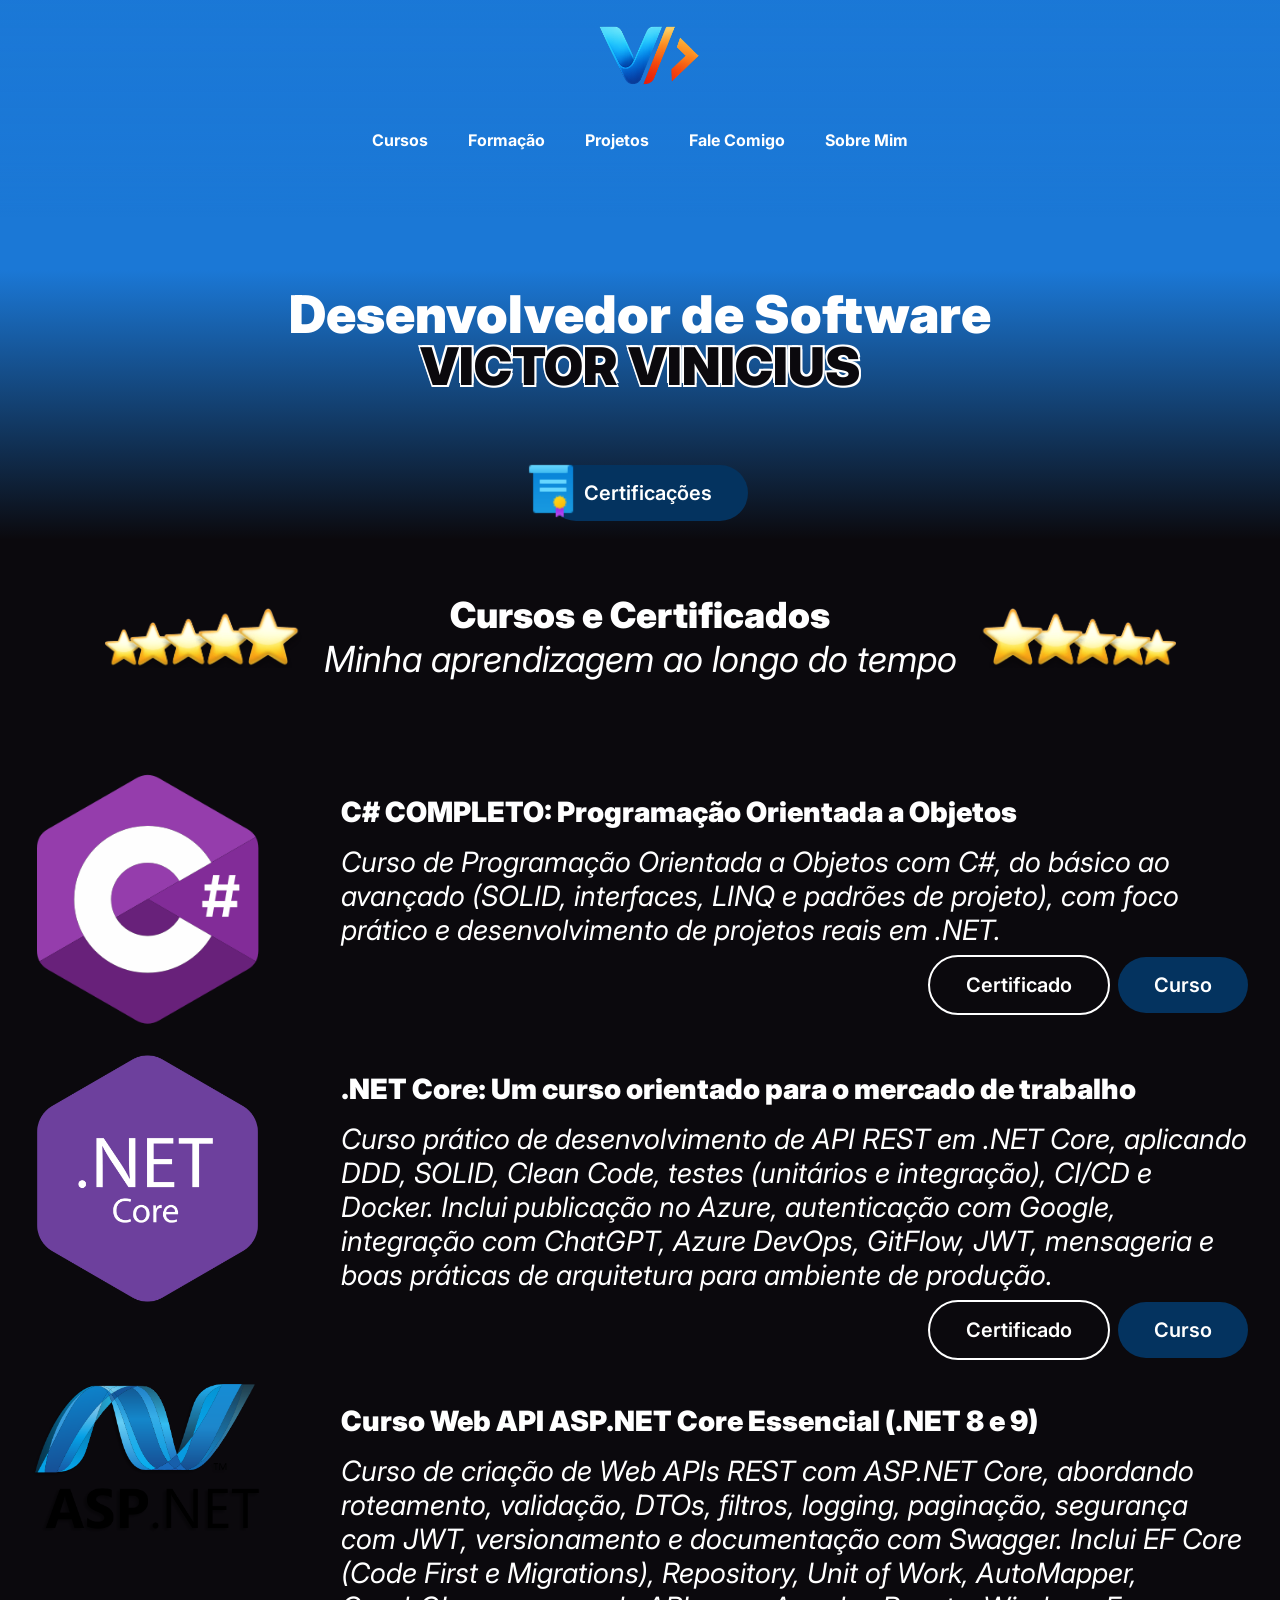
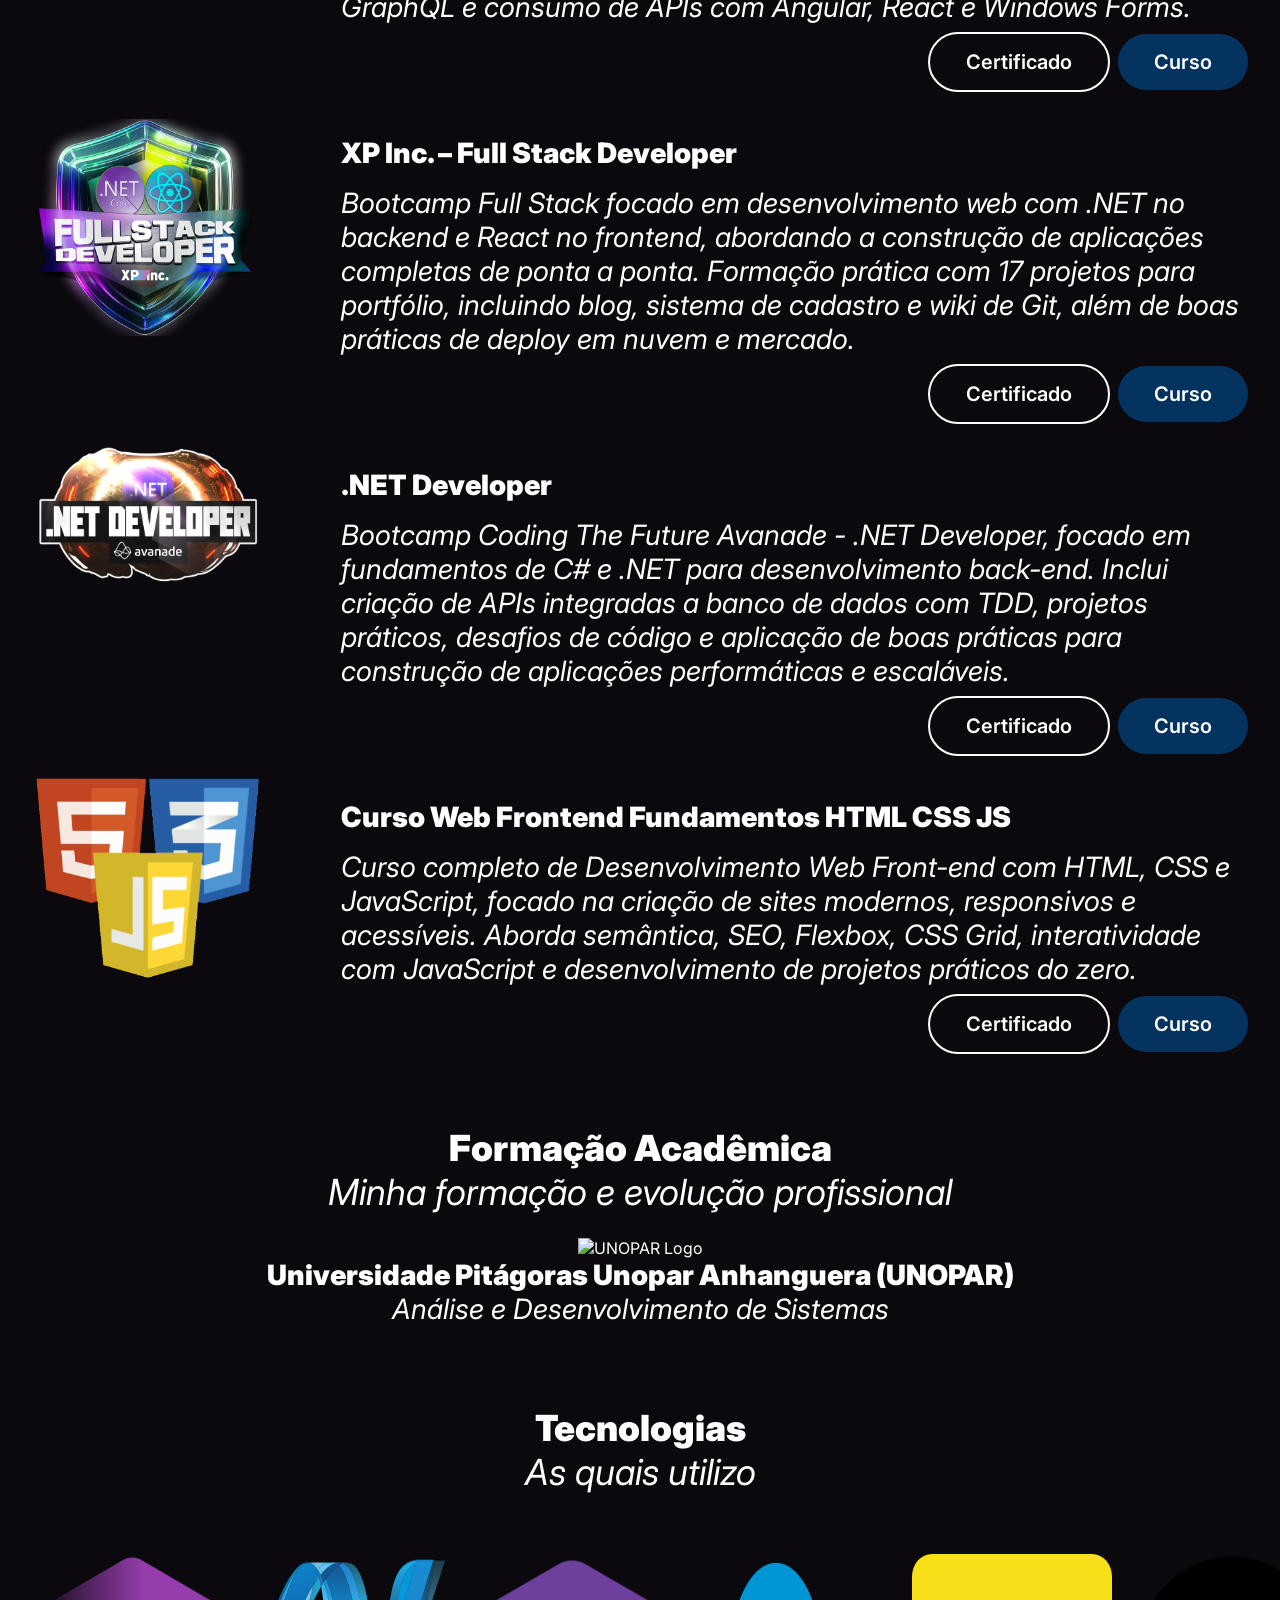
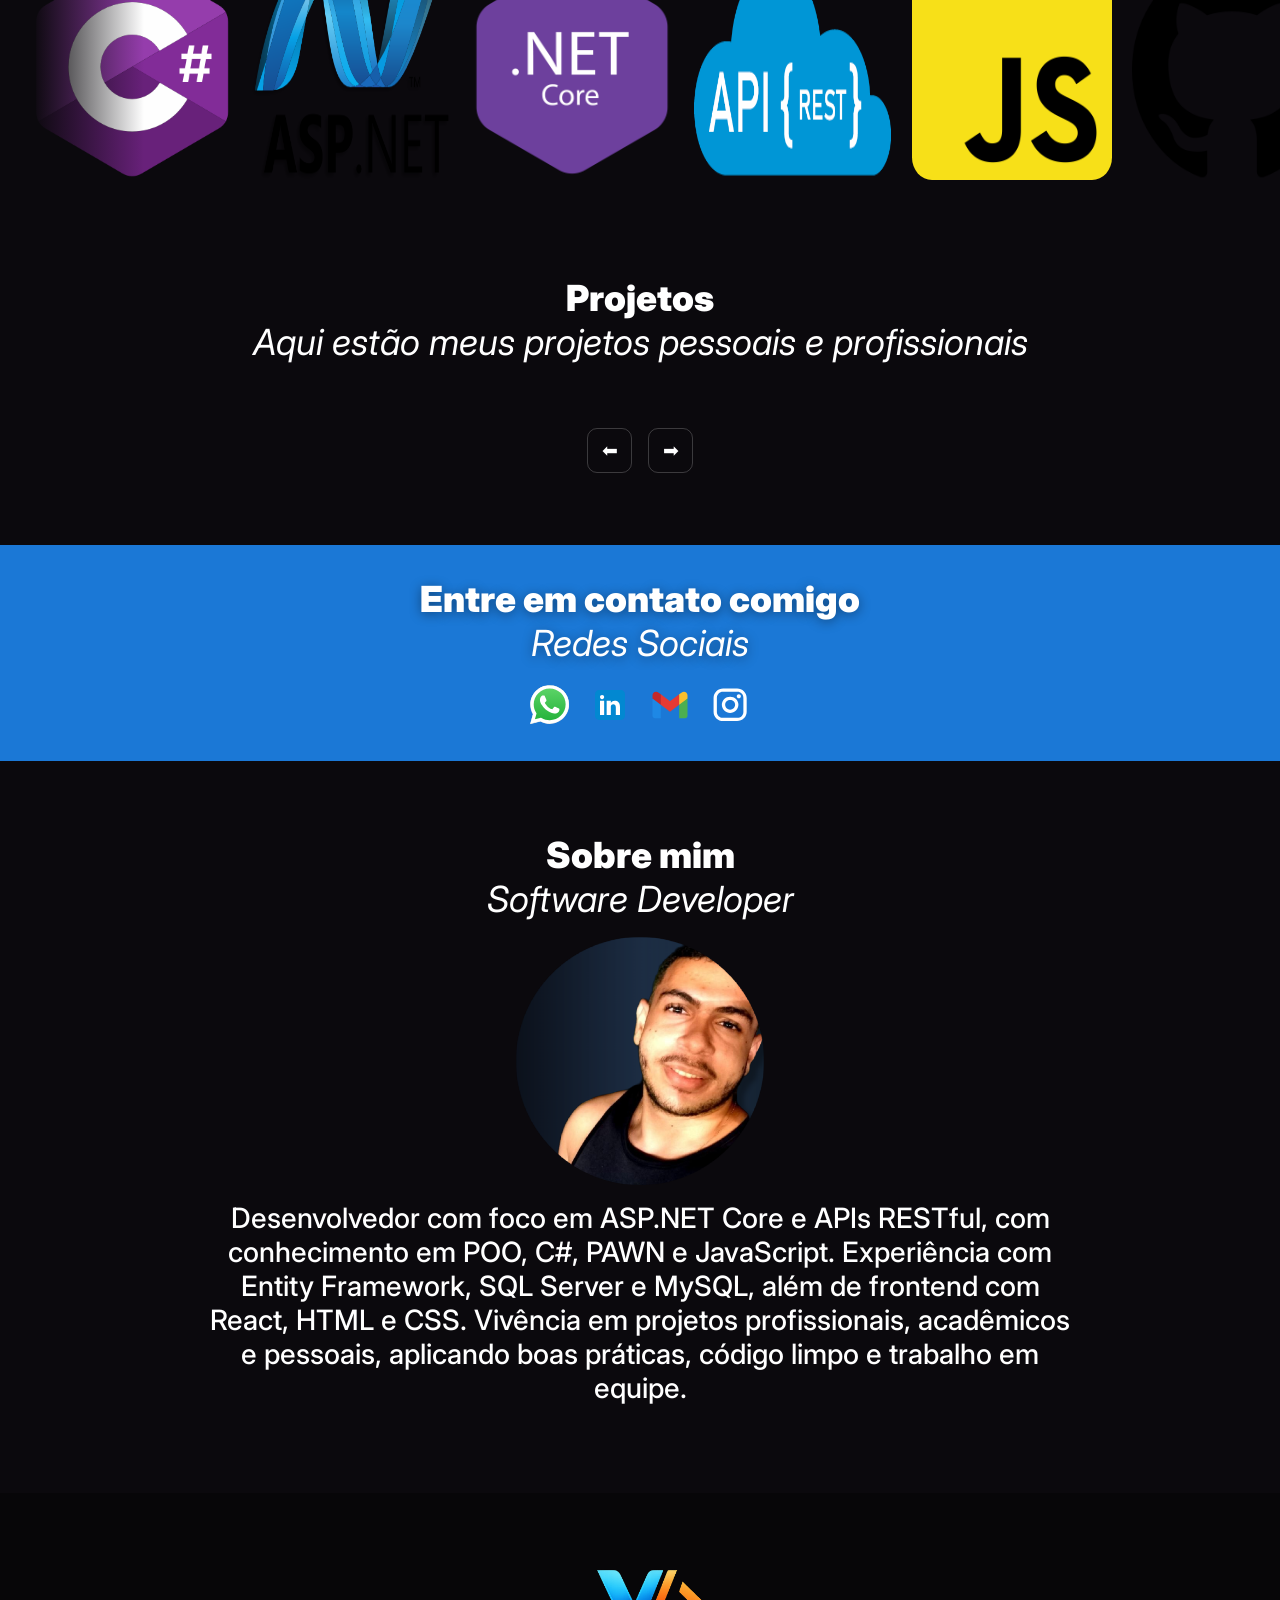
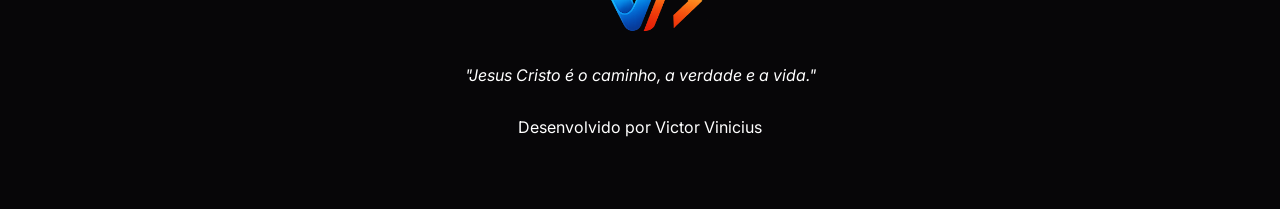
==== commit 1024f988: "feat: add new education section and update social media links. Finish version tablet." ====
--- a/index.html
+++ b/index.html
@@ -25,10 +25,10 @@
             <nav class="nav-menu">
                 <ul>
                     <li><a href="#courses">Cursos</a></li>
+                    <li><a href="#formacao">Formação</a></li>
                     <li><a href="#projetos">Projetos</a></li>
                     <li><a href="#faleComigo">Fale Comigo</a></li>
                     <li><a href="#aboutMe">Sobre Mim</a></li>
-                    <li><a href="#redesSociais">Redes Sociais</a></li>
                 </ul>
             </nav>
         </div>
@@ -146,6 +146,17 @@
                     </div> -->
                 </article>
             </div>
+        </section>
+        <section class="formacao" id="formacao">
+            <div class="container">
+                <h2 class="h2">Formação Acadêmica <span class="title--thin">Minha formação e evolução profissional</span></h2>
+                <article class="formacao__card">
+                    <div class="formacao__card__content">
+                        <img src="./images/unopar.png" alt="UNOPAR Logo" class="formacao__card__img">
+                        <h3 class="h3">Universidade Pitágoras Unopar Anhanguera (UNOPAR) <span class="title--thin">Análise e Desenvolvimento de Sistemas</span></h3>
+                    </div>
+                </article>    
+            </div>    
         </section>
         <section class="technologies" id="technologies">
             <div class="container">
@@ -187,28 +198,39 @@
 
         <section class="faleComigo" id="faleComigo">
             <div class="container">
-                <h2 class="h2">Entre em contato comigo <span class="title--thin">Descrição do Contato</span></h2>
+                <h2 class="h2">
+                    Entre em contato comigo 
+                    <span class="title--thin">Redes Sociais</span>
+                </h2>
+
                 <div class="faleComigo__content">
                     <p class="faleComigo__disclaimer sr-only"></p>
+
                     <img src="./images/news-seta.svg" alt="Seta" class="news__seta">
-                    <div class="news__whatsapp">
+
+                    <!-- WhatsApp -->
+                    <a href="https://wa.me/5583994195048" target="_blank" class="news__whatsapp">
                         <img src="./images/whatsapp.svg" alt="Whatsapp Logo">
                         <span class="sr-only">Whatsapp</span>
-                    </div>
-                    <div class="news__Linkedin">
+                    </a>
+
+                    <!-- Linkedin -->
+                    <a href="https://www.linkedin.com/in/victorvinicius/" target="_blank" class="news__Linkedin">
                         <img src="./images/icon-linkedin.svg" alt="Linkedin Logo">
                         <span class="sr-only">Linkedin</span>
-                    </div>
-                    <div class="news__gmail">
+                    </a>
+
+                    <!-- Gmail -->
+                    <a href="mailto:contatovictorvinicius05@gmail.com" class="news__gmail">
                         <img src="./images/icons8-gmail.svg" alt="Gmail logo">
                         <span class="sr-only">Gmail</span>
-                    </div>
-                    <div class="news__instagram">
+                    </a>
+
+                    <!-- Instagram -->
+                    <a href="https://www.instagram.com/victorviniciussz/" target="_blank" class="news__instagram">
                         <img src="./images/mdi_instagram.svg" alt="Instagram Logo">
                         <span class="sr-only">Instagram</span>
-                    </div>
-
-                    <!-- <a href="#" class="btn">Saiba Mais</a> -->
+                    </a>
                 </div>
             </div>
         </section>
@@ -222,7 +244,7 @@
                     <article class="aboutMe__cards">
                         <img src="./images/foqsz-perfil.png" alt="about me">
                         <div class="aboutMe__cards__content">
-                            <h3 class="h3">Desenvolvedor com foco em ASP.NET Core e APIs RESTful, com conhecimento em POO, C, PAWN e JavaScript. Experiência com Entity Framework, SQL Server e MySQL, além de frontend com React, HTML e CSS. Vivência em projetos profissionais, acadêmicos e pessoais, aplicando boas práticas, código limpo e trabalho em equipe.</h3>
+                            <h3 class="h3">Desenvolvedor com foco em ASP.NET Core e APIs RESTful, com conhecimento em POO, C#, PAWN e JavaScript. Experiência com Entity Framework, SQL Server e MySQL, além de frontend com React, HTML e CSS. Vivência em projetos profissionais, acadêmicos e pessoais, aplicando boas práticas, código limpo e trabalho em equipe.</h3>
                         </div>
                     </article>
                 </div>
@@ -232,7 +254,7 @@
     <footer class="footer">
         <div class="container">
             <img src="./images/VVDevLogo2.png" alt="" class="footer__logo">
-            <p>"Jesus Cristo é o caminho, a verdade e a vida".</p>
+            <p><span class="title--thin">"Jesus Cristo é o caminho, a verdade e a vida."</span></p>
             <p>Desenvolvido por Victor Vinicius</p>
             <!-- <ul class="footer_socialLinks">
                 <li><a href=""> <img src="./images/icon-linkedin.svg" alt=""> <span class="sr-only">Linkedin</span></a></li>
--- a/css/styles.css
+++ b/css/styles.css
@@ -83,6 +83,8 @@
         padding: 0.75rem;
         display: inline-block;
         border-bottom: 1px solid transparent;
+        font-weight: 700;
+        font-size: var(--text-size);
 
         &:hover{
             border-bottom: 1px solid #135291;
@@ -115,6 +117,18 @@
     display: block;
 }
 
+.news__whatsapp,
+.news__Linkedin,
+.news__gmail,
+.news__instagram{
+    width: 2.5rem;
+    transition: 0.3s;
+
+    &:hover{
+        transform: translateY(-10px);
+    }
+}
+
 .btn{
     display: inline-block;
     padding: var(--button-padding-y) var(--button-padding-x);
@@ -342,7 +356,11 @@
     flex-direction: column;
     gap: 2.5rem;
     align-items: stretch;
-}  
+} 
+
+.faleComigo h2{
+    text-shadow: 0 2px 12px rgba(0, 0, 0, 0.404);
+}
 
 .faleComigo__content{
     display: flex;
@@ -370,10 +388,10 @@
 .aboutMe__wrapper{
     display: flex;
     flex-wrap: nowrap;
-    overflow-x: scroll;
+    /* overflow-x: scroll; */
     padding-bottom: 1rem;
     padding-right: var(--grid-gap);
-    scroll-snap-type: x mandatory;
+    /* scroll-snap-type: x mandatory; */
     margin: 0;
 
 }
@@ -390,16 +408,23 @@
     align-items: center;
 
     img{
-        width: 50%;
+        max-width: 20%;
+        margin-top: 1rem;
     }
 }  
 
 .aboutMe__cards__content{
     text-align: center;
+    margin-top: 1rem;
+    width: 70%;
     
     .h3{
         font-weight: 500;
     }
+}
+
+aboutMe__cards__content p{
+    font-size: var(--text-size);
 }
 
 .footer{
@@ -437,6 +462,21 @@
 
 section{
     scroll-margin-top: var(--nav-height);
+}
+
+.formacao__card__content{
+    display: flex;
+    flex-direction: column;
+    align-items: center;
+    justify-content: center;
+
+    img{
+        margin-top: 1.5rem;
+    }
+
+    .h3{
+        font-size: var(--h3-size);
+    }
 }
 
 @media screen and (width > 64em){
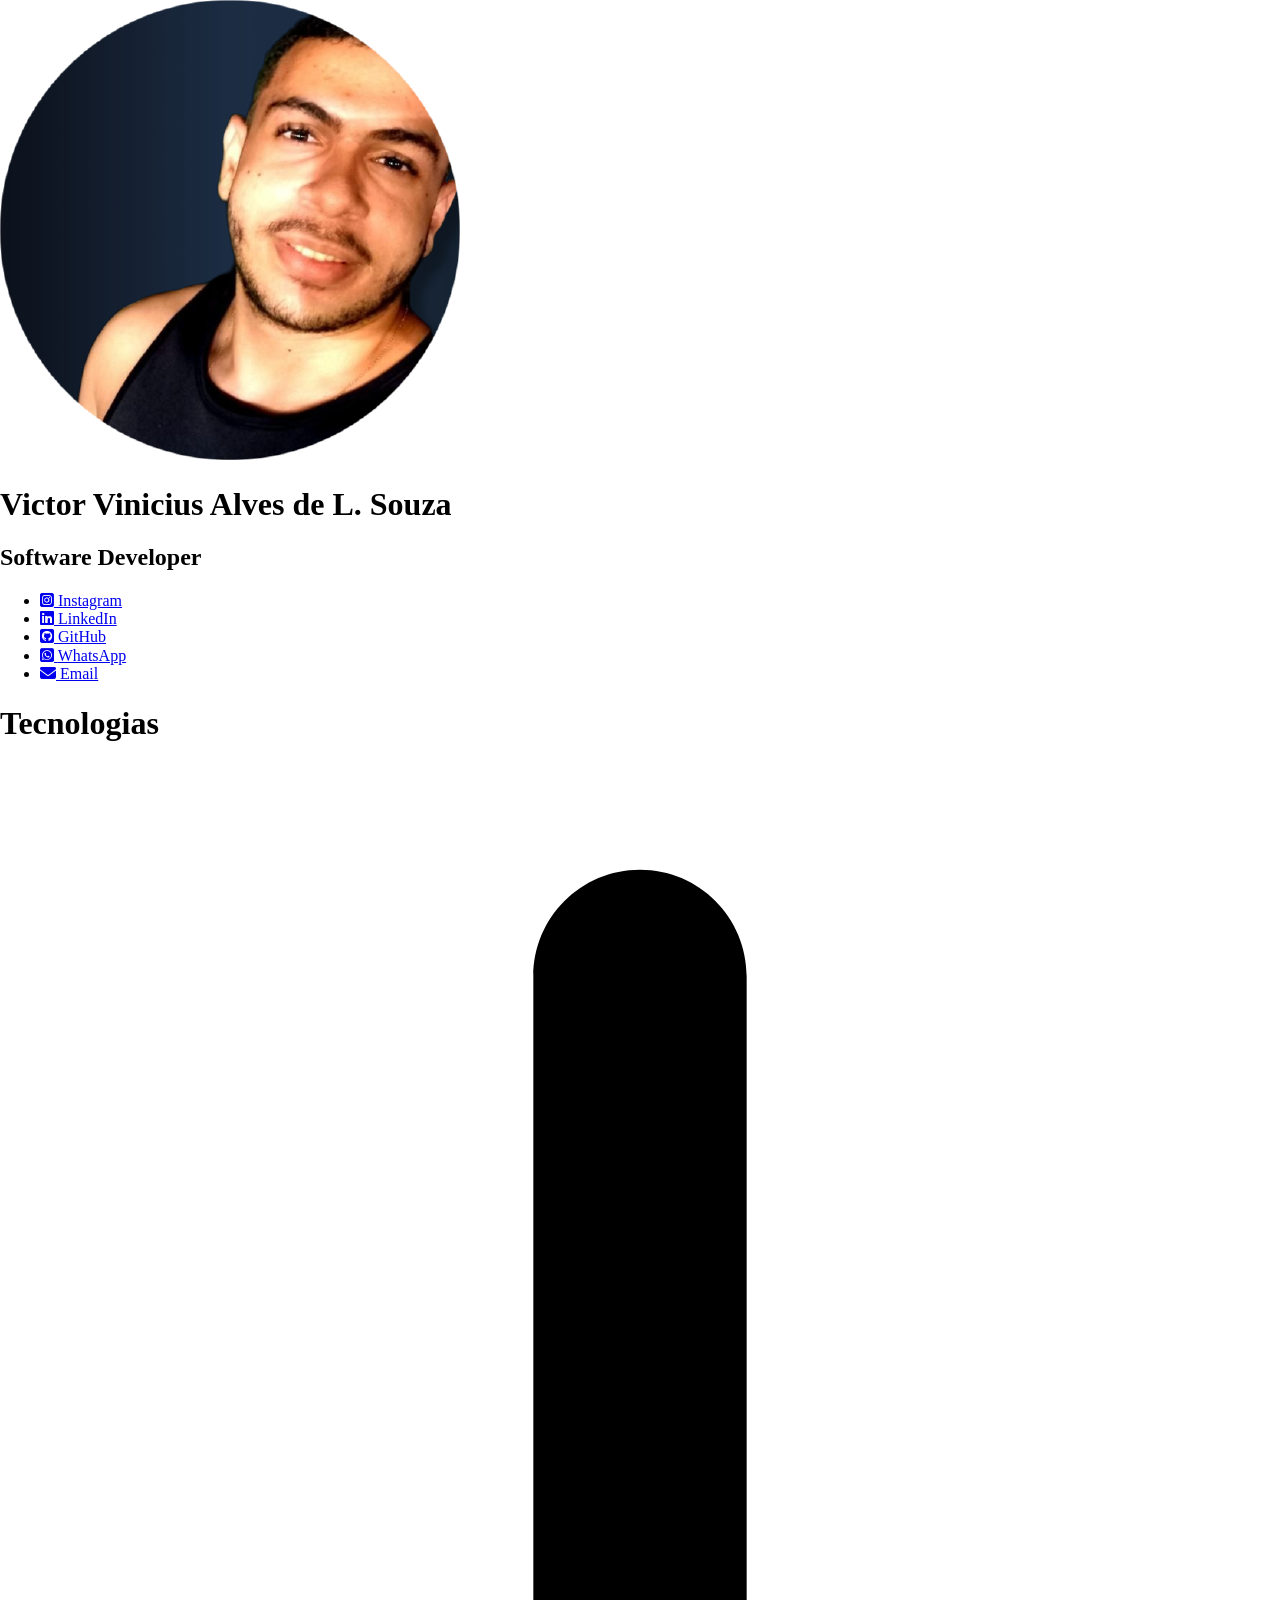
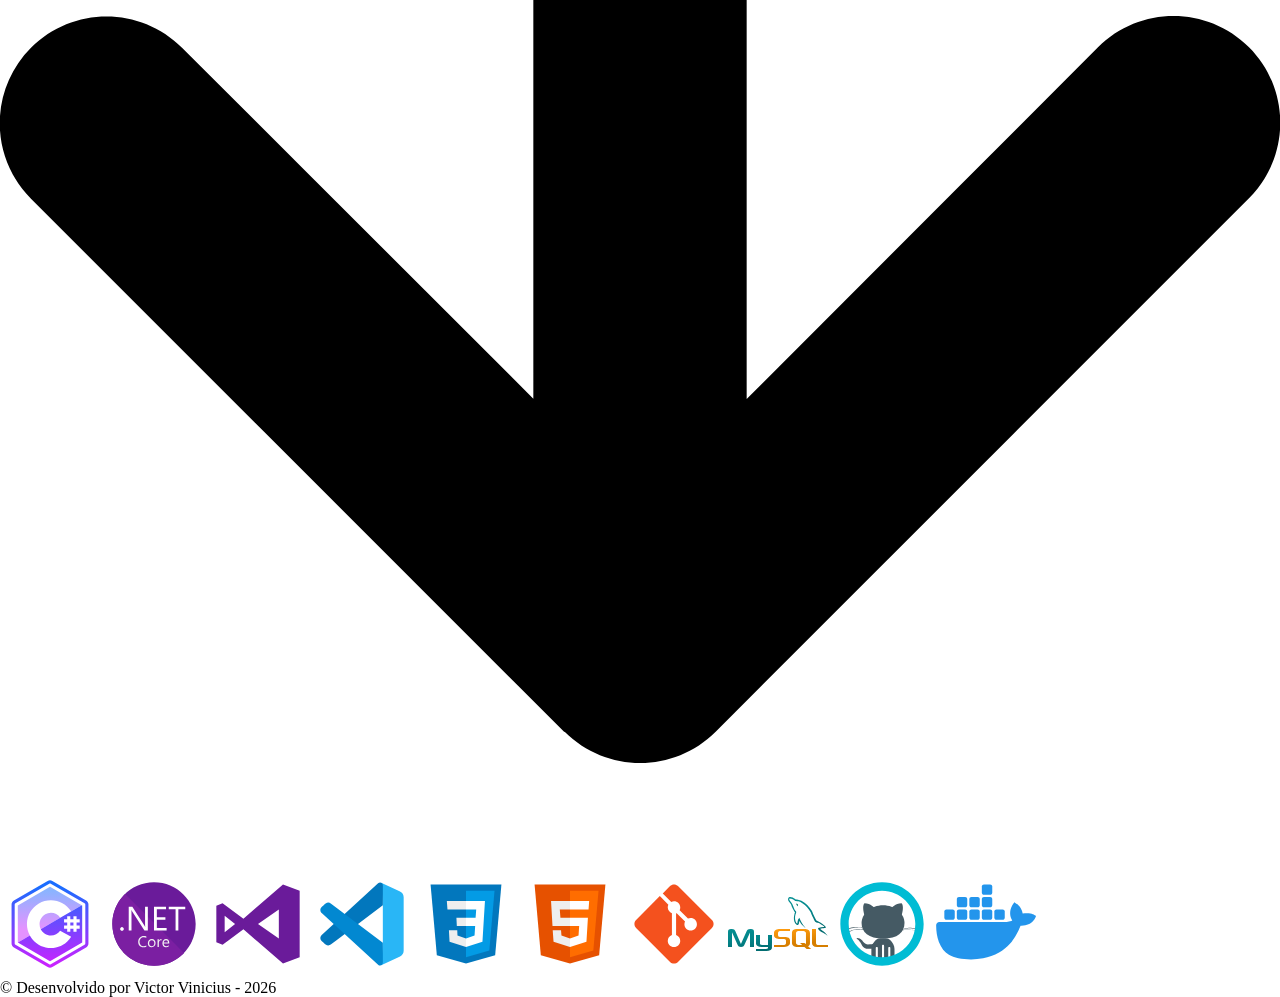
==== commit 58a8e527: "Update footer copyright year to 2026" ====
--- a/index.html
+++ b/index.html
@@ -1,269 +1,426 @@
 <!DOCTYPE html>
-<html lang="pt-br">
-<head>
-    <meta charset="UTF-8">
-    <meta name="viewport" content="width=device-width, initial-scale=1.0">
-    <title>Victor Vinicius | Foqs</title>
+<html lang="pt-BR">
+  <head>
+    <meta charset="UTF-8" />
+    <meta name="viewport" content="width=device-width, initial-scale=1.0" />
+    <link
+      href="https://fonts.googleapis.com/css2?family=Josefin+Sans:ital,wght@0,100..700;1,100..700&display=swap"
+      rel="stylesheet"
+    />
+    <link rel="preconnect" href="https://fonts.googleapis.com" />
+    <link rel="preconnect" href="https://fonts.gstatic.com" crossorigin />
+    <link
+      href="https://fonts.googleapis.com/css2?family=Caveat:wght@400..700&display=swap"
+      rel="stylesheet"
+    />
+    <link
+      rel="stylesheet"
+      href="https://cdnjs.cloudflare.com/ajax/libs/font-awesome/6.7.2/css/all.min.css"
+      integrity="sha512-Evv84Mr4kqVGRNSgIGL/F/aIDqQb7xQ2vcrdIwxfjThSH8CSR7PBEakCr51Ck+w+/U6swU2Im1vVX0SVk9ABhg=="
+      crossorigin="anonymous"
+      referrerpolicy="no-referrer"
+    />
+    <link rel="stylesheet" href="css/normalize.css" />
+    <link rel="stylesheet" href="css/style.css" />
+    <title>Victor Vinicius | Links</title>
+  </head>
+  <body>
+    <main>
+      <div class="content-wrapper__center">
+        <header class="header">
+          <img
+            src="images/foqsz-perfil.png"
+            alt="Foto Perfil"
+            class="fotoPerfil"
+          />
+          <h1 class="content-title">Victor Vinicius Alves de L. Souza</h1>
+          <h2 class="content-subtitle">Software Developer</h2>
+        </header>
+      </div>
+      <section class="contents">
+        <div>
+          <ul class="header-icons">
+            <li class="header-icons__instagram">
+              <a
+                href="https://www.instagram.com/victorviniciussz/"
+                target="_blank"
+              >
+                <i aria-hidden="true" class="fa-brands fa-square-instagram"></i>
+                <span>Instagram</span>
+              </a>
+            </li>
+            <li class="header-icons__LinkedIn">
+              <a
+                href="https://www.linkedin.com/in/victorvinicius/"
+                target="_blank"
+              >
+                <i aria-hidden="true" class="fa-brands fa-linkedin"></i>
+                <span>LinkedIn</span>
+              </a>
+            </li>
+            <li class="header-icons__github">
+              <a href="https://github.com/Foqsz" target="_blank">
+                <i class="fa-brands fa-square-github"></i>
+                <span>GitHub</span>
+              </a>
+            </li>
+            <li class="header-icons__whatsapp">
+              <a href="https://wa.me/558391437761" target="_blank">
+                <i class="fa-brands fa-square-whatsapp"></i>
+                <span>WhatsApp</span>
+              </a>
+            </li>
+            <li class="header-icons__email">
+              <a
+                href="mailto:contatovictorvinicius05@gmail.com"
+                target="_blank"
+              >
+                <i class="fa-solid fa-envelope"></i>
+                <span>Email</span>
+              </a>
+            </li>
+          </ul>
+        </div>
+      </section>
 
-    <link rel="preconnect" href="https://fonts.googleapis.com">
-    <link rel="preconnect" href="https://fonts.gstatic.com" crossorigin>
-    <link href="https://fonts.googleapis.com/css2?family=Inter:ital,opsz,wght@0,14..32,100..900;1,14..32,100..900&display=swap" rel="stylesheet">
-    <link rel="stylesheet" href="./css/styles.css">
-</head>
-<body class="no-js">
-    <div class="logoIcon md-hide">
-        <div class="logoIcon__logo"><img src="images/VVDevLogo2.png" alt="Victor Vinicius Logo"></div>
+      <div class="tecnologias">
+        <h1 class="content-tecnologias__title">Tecnologias</h1>
+        <a href="#tecnologias">
+          <svg
+            xmlns="http://www.w3.org/2000/svg"
+            viewBox="0 0 384 512"
+            class="seta"
+          >
+            <!--!Font Awesome Free 6.7.2 by @fontawesome - https://fontawesome.com License - https://fontawesome.com/license/free Copyright 2025 Fonticons, Inc.-->
+            <path
+              d="M169.4 470.6c12.5 12.5 32.8 12.5 45.3 0l160-160c12.5-12.5 12.5-32.8 0-45.3s-32.8-12.5-45.3 0L224 370.8 224 64c0-17.7-14.3-32-32-32s-32 14.3-32 32l0 306.7L54.6 265.4c-12.5-12.5-32.8-12.5-45.3 0s-12.5 32.8 0 45.3l160 160z"
+            />
+          </svg>
+        </a>
+        <div id="tecnologias">
+          <svg
+            xmlns="http://www.w3.org/2000/svg"
+            x="0px"
+            y="0px"
+            width="100"
+            height="100"
+            viewBox="0 0 64 64"
+          >
+            <linearGradient
+              id="dFMIpH0DLBLP_Mye2ctJMa_Fycm8TUhWmFU_gr1"
+              x1="15.25"
+              x2="15.25"
+              y1="31.296"
+              y2="15.385"
+              gradientTransform="matrix(1 0 0 -1 0 64)"
+              gradientUnits="userSpaceOnUse"
+            >
+              <stop offset="0" stop-color="#8ab4ff"></stop>
+              <stop offset=".699" stop-color="#e492ff"></stop>
+            </linearGradient>
+            <path
+              fill="url(#dFMIpH0DLBLP_Mye2ctJMa_Fycm8TUhWmFU_gr1)"
+              d="M19.09,39.37c0,0.01,0.01,0.01,0.01,0.02l-7.7,4.5L19.09,39.37z"
+            ></path>
+            <linearGradient
+              id="dFMIpH0DLBLP_Mye2ctJMb_Fycm8TUhWmFU_gr2"
+              x1="15.25"
+              x2="15.25"
+              y1="33.329"
+              y2="20.11"
+              gradientTransform="matrix(1 0 0 -1 0 64)"
+              gradientUnits="userSpaceOnUse"
+            >
+              <stop offset="0" stop-color="#8ab4ff"></stop>
+              <stop offset=".699" stop-color="#e492ff"></stop>
+            </linearGradient>
+            <path
+              fill="url(#dFMIpH0DLBLP_Mye2ctJMb_Fycm8TUhWmFU_gr2)"
+              d="M19.09,39.37c0,0.01,0.01,0.01,0.01,0.02	l-7.7,4.5L19.09,39.37z"
+            ></path>
+            <linearGradient
+              id="dFMIpH0DLBLP_Mye2ctJMc_Fycm8TUhWmFU_gr3"
+              x1="31.87"
+              x2="31.87"
+              y1="10.7"
+              y2="35.152"
+              gradientUnits="userSpaceOnUse"
+            >
+              <stop offset="0" stop-color="#8ab4ff"></stop>
+              <stop offset="1" stop-color="#e492ff"></stop>
+            </linearGradient>
+            <path
+              fill="url(#dFMIpH0DLBLP_Mye2ctJMc_Fycm8TUhWmFU_gr3)"
+              d="M32,8.21l-20.6,11.9v23.78l7.69-4.52	c-1.18-2.17-1.85-4.65-1.85-7.3c0-2.88,0.8-5.56,2.18-7.87c2.68-4.46,7.57-7.46,13.15-7.46c5.27,0,10.11,2.67,12.94,7.12l-0.39,0.24	l-6.57,3.87c-1.35-1.99-3.57-3.16-5.98-3.16c-2.62,0-4.91,1.39-6.19,3.47c-0.68,1.11-1.07,2.4-1.07,3.79c0,1.16,0.27,2.25,0.75,3.22	l6.13-3.6h0.01l0.04,0.02l20.1-11.75L32,8.21z"
+            ></path>
+            <linearGradient
+              id="dFMIpH0DLBLP_Mye2ctJMd_Fycm8TUhWmFU_gr4"
+              x1="32"
+              x2="32"
+              y1="8.058"
+              y2="57.784"
+              gradientUnits="userSpaceOnUse"
+            >
+              <stop offset="0" stop-color="#1a6dff"></stop>
+              <stop offset="1" stop-color="#c822ff"></stop>
+            </linearGradient>
+            <path
+              fill="url(#dFMIpH0DLBLP_Mye2ctJMd_Fycm8TUhWmFU_gr4)"
+              d="M32.24,31.71l-6.17,3.6	c1.19,2.38,3.66,4.02,6.5,4.02c2.382,0,4.553-1.156,5.911-3.063l7.076,3.931C42.76,44.666,37.897,47.4,32.57,47.4	c-5.8,0-10.87-3.24-13.47-8.01l-7.7,4.5L32,55.79l20.6-11.9v-0.22V20.11l-0.26-0.15L32.24,31.71z M51,31h-2v2h2v2h-2v2h-2v-2h-2v2	h-2v-2h-2v-2h2v-2h-2v-2h2v-2h2v2h2v-2h2v2h2V31z M45,31h2v2h-2V31z M55.1,16.93L33.5,4.46c-0.93-0.53-2.07-0.53-3,0L8.9,16.93	c-0.92,0.54-1.5,1.53-1.5,2.6v24.94c0,1.07,0.58,2.06,1.5,2.6l21.6,12.47c0.93,0.53,2.07,0.53,3,0l21.6-12.47	c0.92-0.54,1.5-1.53,1.5-2.6V19.53C56.6,18.46,56.02,17.47,55.1,16.93z M54.6,44.47c0,0.36-0.19,0.69-0.5,0.87L32.5,57.81	c-0.31,0.17-0.69,0.17-1,0L9.9,45.34c-0.31-0.18-0.5-0.51-0.5-0.87V19.53c0-0.36,0.19-0.69,0.5-0.87L31.5,6.19	c0.31-0.17,0.69-0.17,1,0l21.6,12.47c0.31,0.18,0.5,0.51,0.5,0.87V44.47z"
+            ></path>
+          </svg>
 
-        <a href="#" aria-hidden="true">
-            <img src="images/burger-menu-svgrepo-com.svg" alt="Menu Icon">
-        </a>
+          <svg
+            xmlns="http://www.w3.org/2000/svg"
+            x="0px"
+            y="0px"
+            width="100"
+            height="100"
+            viewBox="0 0 48 48"
+          >
+            <path
+              fill="#6a1b9a"
+              d="M44,24c0,5.694-2.381,10.831-6.2,14.481l-0.006,0.006C34.2,41.9,29.344,44,24,44 C12.956,44,4,35.044,4,24c0-5.338,2.087-10.188,5.5-13.775c0.006-0.013,0.013-0.019,0.019-0.025C13.169,6.381,18.306,4,24,4 C35.044,4,44,12.956,44,24z"
+            ></path>
+            <path
+              fill="#7b1fa2"
+              d="M38.375,37.862c-0.187,0.213-0.381,0.419-0.575,0.619l-0.006,0.006C34.2,41.9,29.344,44,24,44 C12.956,44,4,35.044,4,24c0-5.338,2.087-10.188,5.5-13.775c0.006-0.013,0.013-0.019,0.019-0.025c0.2-0.194,0.406-0.387,0.619-0.575 L38.375,37.862z"
+            ></path>
+            <path
+              fill="#fff"
+              d="M8.626,27.281c-0.236,0.004-0.463-0.091-0.625-0.262c-0.167-0.165-0.259-0.39-0.256-0.625 c-0.002-0.234,0.091-0.459,0.256-0.625c0.161-0.174,0.388-0.272,0.625-0.269c0.237-0.001,0.463,0.097,0.625,0.269 c0.169,0.164,0.263,0.39,0.262,0.625c0.002,0.236-0.093,0.462-0.262,0.625C9.087,27.188,8.861,27.283,8.626,27.281z"
+            ></path>
+            <path
+              fill="#fff"
+              d="M21.044,27.125h-1.638l-5.856-9.087c-0.146-0.224-0.267-0.463-0.363-0.712h-0.05 c0.056,0.519,0.077,1.041,0.062,1.562v8.237h-1.331V15.731h1.731l5.7,8.925c0.237,0.371,0.392,0.625,0.462,0.763h0.031 c-0.066-0.556-0.093-1.115-0.081-1.675v-8.012h1.331V27.125z"
+            ></path>
+            <path
+              fill="#fff"
+              d="M30.057,27.125h-6.056V15.731h5.775v1.206h-4.412v3.788h4.113v1.2h-4.113v3.95h4.7L30.057,27.125z"
+            ></path>
+            <path
+              fill="#fff"
+              d="M39.001,16.938h-3.312v10.188h-1.331V16.938h-3.275v-1.206h7.919V16.938z"
+            ></path>
+            <path
+              fill="#f2f2f2"
+              d="M20.326,34.875c-0.451,0.219-0.949,0.324-1.45,0.306c-0.674,0.03-1.327-0.232-1.794-0.719 c-0.459-0.514-0.701-1.186-0.675-1.875c-0.034-0.754,0.239-1.489,0.756-2.038c0.505-0.517,1.203-0.798,1.925-0.775 c0.427-0.015,0.853,0.06,1.25,0.219v0.625c-0.382-0.212-0.813-0.319-1.25-0.312c-0.557-0.016-1.094,0.213-1.469,0.625 c-0.39,0.444-0.592,1.022-0.562,1.612c-0.029,0.559,0.159,1.108,0.525,1.531c0.355,0.382,0.86,0.59,1.381,0.569 c0.48,0.013,0.954-0.109,1.369-0.35L20.326,34.875z"
+            ></path>
+            <path
+              fill="#f2f2f2"
+              d="M22.882,35.181c-0.503,0.016-0.989-0.187-1.331-0.556c-0.342-0.381-0.519-0.882-0.494-1.394 c-0.032-0.541,0.155-1.073,0.519-1.475c0.371-0.362,0.876-0.555,1.394-0.531c0.49-0.026,0.967,0.163,1.306,0.519 c0.332,0.4,0.5,0.912,0.469,1.431c0.026,0.527-0.156,1.043-0.506,1.438C23.89,34.989,23.395,35.197,22.882,35.181z M22.926,31.762 c-0.348-0.015-0.684,0.13-0.912,0.394c-0.24,0.31-0.36,0.696-0.338,1.088c-0.022,0.38,0.098,0.754,0.338,1.05 c0.231,0.26,0.566,0.402,0.912,0.388c0.34,0.02,0.67-0.118,0.894-0.375c0.227-0.31,0.338-0.691,0.312-1.075 c0.025-0.386-0.086-0.768-0.312-1.081C23.599,31.888,23.268,31.745,22.926,31.762z"
+            ></path>
+            <path
+              fill="#f2f2f2"
+              d="M27.663,31.95c-0.135-0.088-0.295-0.13-0.456-0.119c-0.256,0.009-0.49,0.145-0.625,0.363 c-0.186,0.295-0.276,0.64-0.256,0.988v1.912h-0.625v-3.75h0.625v0.781l0,0c0.069-0.242,0.205-0.459,0.394-0.625 c0.163-0.141,0.372-0.219,0.587-0.219c0.121-0.005,0.242,0.012,0.356,0.05V31.95z"
+            ></path>
+            <path
+              fill="#f2f2f2"
+              d="M31.326,33.375h-2.644c-0.018,0.349,0.096,0.693,0.319,0.963c0.234,0.234,0.557,0.356,0.887,0.338 c0.424-0.004,0.833-0.152,1.163-0.419v0.562c-0.386,0.255-0.844,0.38-1.306,0.356c-0.472,0.024-0.93-0.164-1.25-0.513 c-0.325-0.406-0.488-0.918-0.456-1.438c-0.022-0.52,0.154-1.03,0.494-1.425c0.313-0.362,0.772-0.564,1.25-0.55 c0.432-0.024,0.851,0.151,1.138,0.475c0.288,0.379,0.43,0.85,0.4,1.325L31.326,33.375z M30.701,32.869 c0.013-0.29-0.076-0.575-0.25-0.806c-0.173-0.196-0.426-0.302-0.688-0.288c-0.272-0.003-0.533,0.108-0.719,0.306 c-0.206,0.218-0.335,0.496-0.369,0.794L30.701,32.869z"
+            ></path>
+          </svg>
+          <svg
+            xmlns="http://www.w3.org/2000/svg"
+            x="0px"
+            y="0px"
+            width="100"
+            height="100"
+            viewBox="0 0 48 48"
+          >
+            <path
+              fill="#6a1b9a"
+              d="M36,5L17,21.5L7,14l-3,1.25v17.5L7,34l10-7.5L36,43l8-3V8L36,5z M8,20l5,4l-5,4V20z M24,24l10-7v14 L24,24z"
+            ></path>
+          </svg>
+          <svg
+            xmlns="http://www.w3.org/2000/svg"
+            x="0px"
+            y="0px"
+            width="100"
+            height="100"
+            viewBox="0 0 48 48"
+          >
+            <path
+              fill="#29b6f6"
+              d="M44,11.11v25.78c0,1.27-0.79,2.4-1.98,2.82l-8.82,4.14L34,33V15L33.2,4.15l8.82,4.14 C43.21,8.71,44,9.84,44,11.11z"
+            ></path>
+            <path
+              fill="#0277bd"
+              d="M9,33.896L34,15V5.353c0-1.198-1.482-1.758-2.275-0.86L4.658,29.239 c-0.9,0.83-0.849,2.267,0.107,3.032c0,0,1.324,1.232,1.803,1.574C7.304,34.37,8.271,34.43,9,33.896z"
+            ></path>
+            <path
+              fill="#0288d1"
+              d="M9,14.104L34,33v9.647c0,1.198-1.482,1.758-2.275,0.86L4.658,18.761 c-0.9-0.83-0.849-2.267,0.107-3.032c0,0,1.324-1.232,1.803-1.574C7.304,13.63,8.271,13.57,9,14.104z"
+            ></path>
+          </svg>
+          <svg
+            xmlns="http://www.w3.org/2000/svg"
+            x="0px"
+            y="0px"
+            width="100"
+            height="100"
+            viewBox="0 0 48 48"
+          >
+            <path fill="#0277BD" d="M41,5H7l3,34l14,4l14-4L41,5L41,5z"></path>
+            <path fill="#039BE5" d="M24 8L24 39.9 35.2 36.7 37.7 8z"></path>
+            <path
+              fill="#FFF"
+              d="M33.1 13L24 13 24 17 28.9 17 28.6 21 24 21 24 25 28.4 25 28.1 29.5 24 30.9 24 35.1 31.9 32.5 32.6 21 32.6 21z"
+            ></path>
+            <path
+              fill="#EEE"
+              d="M24,13v4h-8.9l-0.3-4H24z M19.4,21l0.2,4H24v-4H19.4z M19.8,27h-4l0.3,5.5l7.9,2.6v-4.2l-4.1-1.4L19.8,27z"
+            ></path>
+          </svg>
+          <svg
+            xmlns="http://www.w3.org/2000/svg"
+            x="0px"
+            y="0px"
+            width="100"
+            height="100"
+            viewBox="0 0 48 48"
+          >
+            <path fill="#E65100" d="M41,5H7l3,34l14,4l14-4L41,5L41,5z"></path>
+            <path fill="#FF6D00" d="M24 8L24 39.9 35.2 36.7 37.7 8z"></path>
+            <path
+              fill="#FFF"
+              d="M24,25v-4h8.6l-0.7,11.5L24,35.1v-4.2l4.1-1.4l0.3-4.5H24z M32.9,17l0.3-4H24v4H32.9z"
+            ></path>
+            <path
+              fill="#EEE"
+              d="M24,30.9v4.2l-7.9-2.6L15.7,27h4l0.2,2.5L24,30.9z M19.1,17H24v-4h-9.1l0.7,12H24v-4h-4.6L19.1,17z"
+            ></path>
+          </svg>
+          <svg
+            xmlns="http://www.w3.org/2000/svg"
+            x="0px"
+            y="0px"
+            width="100"
+            height="100"
+            viewBox="0 0 48 48"
+          >
+            <path
+              fill="#F4511E"
+              d="M42.2,22.1L25.9,5.8C25.4,5.3,24.7,5,24,5c0,0,0,0,0,0c-0.7,0-1.4,0.3-1.9,0.8l-3.5,3.5l4.1,4.1c0.4-0.2,0.8-0.3,1.3-0.3c1.7,0,3,1.3,3,3c0,0.5-0.1,0.9-0.3,1.3l4,4c0.4-0.2,0.8-0.3,1.3-0.3c1.7,0,3,1.3,3,3s-1.3,3-3,3c-1.7,0-3-1.3-3-3c0-0.5,0.1-0.9,0.3-1.3l-4-4c-0.1,0-0.2,0.1-0.3,0.1v10.4c1.2,0.4,2,1.5,2,2.8c0,1.7-1.3,3-3,3s-3-1.3-3-3c0-1.3,0.8-2.4,2-2.8V18.8c-1.2-0.4-2-1.5-2-2.8c0-0.5,0.1-0.9,0.3-1.3l-4.1-4.1L5.8,22.1C5.3,22.6,5,23.3,5,24c0,0.7,0.3,1.4,0.8,1.9l16.3,16.3c0,0,0,0,0,0c0.5,0.5,1.2,0.8,1.9,0.8s1.4-0.3,1.9-0.8l16.3-16.3c0.5-0.5,0.8-1.2,0.8-1.9C43,23.3,42.7,22.6,42.2,22.1z"
+            ></path>
+          </svg>
+          <svg
+            xmlns="http://www.w3.org/2000/svg"
+            x="0px"
+            y="0px"
+            width="100"
+            height="100"
+            viewBox="0 0 48 48"
+          >
+            <linearGradient
+              id="eDMgMixeD6M6EYSYBuJ8ya_9nLaR5KFGjN0_gr1"
+              x1="9.8"
+              x2="11.081"
+              y1="25.236"
+              y2="36.899"
+              gradientUnits="userSpaceOnUse"
+            >
+              <stop offset="0" stop-color="#058f92"></stop>
+              <stop offset=".5" stop-color="#038489"></stop>
+              <stop offset="1" stop-color="#026d71"></stop>
+            </linearGradient>
+            <path
+              fill="url(#eDMgMixeD6M6EYSYBuJ8ya_9nLaR5KFGjN0_gr1)"
+              d="M0.002,35.041h1.92v-7.085l2.667,6.057c0.329,0.755,0.779,1.022,1.662,1.022 s1.315-0.267,1.644-1.022l2.667-5.902v6.93h1.92v-7.258c0-0.697-0.277-1.035-0.849-1.209c-1.367-0.43-2.285-0.059-2.7,0.872 l-2.735,6.16l-2.649-6.16c-0.398-0.93-1.332-1.302-2.7-0.872C0.277,26.748,0,27.085,0,27.782v7.258H0.002z M13.441,29.281h1.92 v4.055c-0.015,0.2,0.064,0.731,0.99,0.745c0.472,0.008,2.821,0,2.85,0v-4.8h1.92c0.008,0,0,5.968,0,5.993 c0.01,1.472-1.828,1.662-2.673,1.687h-5.006v-0.96c0.01,0,4.787,0.001,4.801,0c1.088-0.115,0.959-0.714,0.959-0.896v-0.064H16.19 c-1.67-0.015-2.735-0.751-2.747-1.59C13.441,33.373,13.479,29.317,13.441,29.281z"
+            ></path>
+            <linearGradient
+              id="eDMgMixeD6M6EYSYBuJ8yb_9nLaR5KFGjN0_gr2"
+              x1="34.224"
+              x2="35.101"
+              y1="25.644"
+              y2="35.217"
+              gradientUnits="userSpaceOnUse"
+            >
+              <stop offset="0" stop-color="#ff9c0f"></stop>
+              <stop offset=".813" stop-color="#d67e00"></stop>
+            </linearGradient>
+            <path
+              fill="url(#eDMgMixeD6M6EYSYBuJ8yb_9nLaR5KFGjN0_gr2)"
+              d="M22.081,35.041h4.807c0.63,0,1.242-0.132,1.728-0.36c0.81-0.372,1.144-0.875,1.144-1.536 v-1.368c0-1.476-1.83-1.536-2.88-1.536h-1.92c-0.755,0-0.87-0.456-0.96-0.96v-0.96c0.09-0.384,0.258-0.9,0.923-0.96 c0.773,0,4.836,0,4.836,0v-0.96h-4.566c-0.755,0-3.114,0.09-3.114,1.92v1.187c0,0.84,0.738,1.524,2.34,1.692 c0.18,0.012,0.36,0.024,0.539,0.024c0,0,1.866-0.036,1.92-0.024c1.08,0,0.96,0.84,0.96,0.96v0.96c0,0.132-0.03,0.96-0.971,0.96 c-0.072,0-4.789,0-4.789,0V35.041z M40.32,33.08c0,1.159,0.655,1.809,2.392,1.939c0.162,0.011,0.325,0.021,0.488,0.021H48v-0.96 h-4.435c-0.991,0-1.325-0.416-1.325-1.011v-6.669h-1.92V33.08z M30.704,33.121v-4.8c0-1.02,0.5-1.724,1.916-1.92h0.672h3.447h0.525 c1.416,0.196,2.08,0.899,2.08,1.92v4.782c0,0.827-0.215,1.271-0.916,1.559L39.916,36h-2.16l-1.07-0.96h-1.257l-2.136,0.012 c-0.309,0-0.635-0.043-0.993-0.141C31.226,34.618,30.704,34.054,30.704,33.121z M32.624,33.121c0.098,0.467,0.473,0.96,1.14,0.96 h1.864l-1.068-0.96h2.175l0.519,0.482c0,0,0.186-0.152,0.186-0.482c0-0.33-0.016-4.8-0.016-4.8c-0.098-0.434-0.538-0.96-1.188-0.96 h-2.471c-0.749,0-1.14,0.548-1.14,1.058L32.624,33.121L32.624,33.121z"
+            ></path>
+            <linearGradient
+              id="eDMgMixeD6M6EYSYBuJ8yc_9nLaR5KFGjN0_gr3"
+              x1="35.029"
+              x2="40.355"
+              y1="11.716"
+              y2="26.75"
+              gradientUnits="userSpaceOnUse"
+            >
+              <stop offset="0" stop-color="#058f92"></stop>
+              <stop offset=".5" stop-color="#038489"></stop>
+              <stop offset="1" stop-color="#026d71"></stop>
+            </linearGradient>
+            <path
+              fill="url(#eDMgMixeD6M6EYSYBuJ8yc_9nLaR5KFGjN0_gr3)"
+              d="M46.199,25.389c-1.031-0.028-1.818,0.068-2.491,0.351c-0.191,0.081-0.496,0.083-0.528,0.323 c0.105,0.11,0.121,0.275,0.205,0.41c0.16,0.26,0.432,0.609,0.674,0.791c0.265,0.2,0.538,0.414,0.821,0.587 c0.504,0.307,1.067,0.483,1.553,0.791c0.286,0.181,0.57,0.411,0.85,0.615c0.138,0.102,0.23,0.259,0.41,0.323 c0-0.01,0-0.019,0-0.029c-0.094-0.12-0.119-0.285-0.205-0.411c-0.127-0.127-0.254-0.254-0.381-0.381 c-0.372-0.494-0.846-0.929-1.348-1.289c-0.401-0.288-1.298-0.677-1.466-1.143c-0.01-0.01-0.019-0.019-0.03-0.03 c0.284-0.032,0.617-0.135,0.879-0.205c0.441-0.118,0.834-0.087,1.289-0.205c0.205-0.059,0.41-0.117,0.615-0.176 c0-0.039,0-0.078,0-0.117c-0.23-0.236-0.395-0.548-0.645-0.762c-0.657-0.559-1.373-1.117-2.11-1.583 c-0.409-0.258-0.915-0.426-1.348-0.645c-0.146-0.074-0.402-0.112-0.498-0.234c-0.228-0.29-0.351-0.659-0.527-0.996 c-0.368-0.708-0.73-1.482-1.055-2.227c-0.223-0.508-0.368-1.01-0.645-1.466c-1.331-2.188-2.764-3.509-4.982-4.807 c-0.472-0.276-1.041-0.385-1.642-0.528c-0.323-0.019-0.645-0.039-0.968-0.059c-0.197-0.083-0.401-0.323-0.587-0.44 c-0.735-0.465-2.621-1.475-3.165-0.147c-0.344,0.838,0.514,1.656,0.821,2.081c0.215,0.298,0.491,0.632,0.645,0.968 c0.101,0.22,0.119,0.441,0.205,0.674c0.213,0.574,0.55,1.228,0.826,1.759c0.139,0.269,0.293,0.551,0.469,0.791 c0.108,0.147,0.293,0.212,0.323,0.44c-0.181,0.253-0.191,0.646-0.293,0.968c-0.458,1.445-0.285,3.24,0.381,4.308 c0.204,0.328,0.686,1.032,1.348,0.762c0.579-0.236,0.45-0.967,0.615-1.612c0.037-0.146,0.014-0.253,0.088-0.351 c0,0.01,0,0.019,0,0.03c0.176,0.351,0.351,0.704,0.528,1.055c0.391,0.629,1.084,1.286,1.67,1.73 c0.304,0.23,0.544,0.628,0.938,0.762c0-0.01,0-0.019,0-0.03c-0.01,0-0.019,0-0.03,0c-0.076-0.119-0.196-0.168-0.293-0.264 c-0.229-0.225-0.485-0.504-0.674-0.762c-0.534-0.725-1.006-1.519-1.436-2.345c-0.205-0.395-0.384-0.829-0.557-1.231 c-0.067-0.155-0.066-0.389-0.205-0.469c-0.19,0.294-0.468,0.532-0.615,0.879c-0.234,0.555-0.265,1.233-0.351,1.934 c-0.052,0.018-0.029,0.006-0.059,0.029c-0.408-0.099-0.552-0.518-0.704-0.879c-0.384-0.912-0.455-2.38-0.117-3.429 c0.087-0.272,0.482-1.127,0.323-1.378c-0.076-0.251-0.328-0.396-0.468-0.587c-0.175-0.236-0.348-0.548-0.469-0.821 c-0.314-0.711-0.612-1.538-0.943-2.257c-0.158-0.344-0.425-0.691-0.645-0.996c-0.243-0.338-0.516-0.587-0.704-0.996 c-0.067-0.145-0.158-0.378-0.059-0.528c0.032-0.101,0.076-0.143,0.176-0.176c0.17-0.132,0.643,0.043,0.821,0.117 c0.47,0.195,0.862,0.381,1.26,0.645c0.191,0.127,0.384,0.372,0.615,0.44c0.088,0,0.176,0,0.264,0 c0.413,0.095,0.875,0.03,1.26,0.147c0.682,0.207,1.292,0.529,1.846,0.879c1.69,1.067,3.071,2.585,4.016,4.397 c0.152,0.292,0.218,0.57,0.351,0.879c0.27,0.624,0.611,1.266,0.879,1.876c0.268,0.609,0.53,1.223,0.909,1.73 c0.2,0.266,0.97,0.409,1.319,0.557c0.245,0.104,0.647,0.211,0.879,0.351c0.444,0.268,0.874,0.587,1.289,0.879 C45.528,24.803,46.167,25.124,46.199,25.389z"
+            ></path>
+            <path
+              fill="#00796b"
+              d="M33.098,14.223c-0.215-0.004-0.367,0.023-0.528,0.059c0,0.01,0,0.019,0,0.03c0.01,0,0.019,0,0.03,0 c0.103,0.21,0.283,0.347,0.41,0.528c0.098,0.205,0.195,0.41,0.293,0.615c0.01-0.01,0.019-0.019,0.029-0.029 c0.181-0.128,0.265-0.332,0.264-0.645c-0.073-0.077-0.084-0.173-0.147-0.264C33.365,14.394,33.203,14.325,33.098,14.223z"
+            ></path>
+          </svg>
+          <svg xmlns="http://www.w3.org/2000/svg" x="0px" y="0px" width="100" height="100" viewBox="0 0 48 48">
+          <path fill="#fff" d="M41,24c0,9.4-7.6,17-17,17S7,33.4,7,24S14.6,7,24,7S41,14.6,41,24z"></path><path fill="#455a64" d="M21,41v-5.5c0-0.3,0.2-0.5,0.5-0.5s0.5,0.2,0.5,0.5V41h2v-6.5c0-0.3,0.2-0.5,0.5-0.5s0.5,0.2,0.5,0.5	V41h2v-5.5c0-0.3,0.2-0.5,0.5-0.5s0.5,0.2,0.5,0.5V41h1.8c0.2-0.3,0.2-0.6,0.2-1.1V36c0-2.2-1.9-5.2-4.3-5.2h-2.5	c-2.3,0-4.3,3.1-4.3,5.2v3.9c0,0.4,0.1,0.8,0.2,1.1H21L21,41z M40.1,26.4L40.1,26.4c0,0-1.3-0.4-2.4-0.4h-0.1	c-1.1,0-2.9,0.3-2.9,0.3c-0.1,0-0.1,0-0.1-0.1s0-0.1,0.1-0.1s2-0.3,3.1-0.3s2.4,0.4,2.5,0.4s0.1,0.1,0.1,0.2	C40.2,26.3,40.2,26.4,40.1,26.4z M39.8,27.2L39.8,27.2c0,0-1.4-0.4-2.6-0.4c-0.9,0-3,0.2-3.1,0.2S34,27,34,26.9s0-0.1,0.1-0.1	s2.2-0.2,3.1-0.2c1.3,0,2.6,0.4,2.6,0.4c0.1,0,0.1,0.1,0.1,0.2C39.9,27.1,39.9,27.2,39.8,27.2z M7.8,26.4c-0.1,0-0.1,0-0.1-0.1	s0-0.1,0.1-0.2c0.8-0.2,2.4-0.5,3.3-0.5c0.8,0,3.5,0.2,3.6,0.2s0.1,0.1,0.1,0.1c0,0.1-0.1,0.1-0.1,0.1s-2.7-0.2-3.5-0.2	C10.1,26,8.6,26.2,7.8,26.4L7.8,26.4z M8.2,27.9c0,0-0.1,0-0.1-0.1s0-0.1,0-0.2c0.1,0,1.4-0.8,2.9-1c1.3-0.2,4,0.1,4.2,0.1	c0.1,0,0.1,0.1,0.1,0.1c0,0.1-0.1,0.1-0.1,0.1l0,0c0,0-2.8-0.3-4.1-0.1C9.6,27.1,8.2,27.9,8.2,27.9L8.2,27.9z"></path><path fill="#455a64" d="M14.2,23.5c0-4.4,4.6-8.5,10.3-8.5s10.3,4,10.3,8.5S31.5,31,24.5,31S14.2,27.9,14.2,23.5z"></path><path fill="#455a64" d="M28.6,16.3c0,0,1.7-2.3,4.8-2.3c1.2,1.2,0.4,4.8,0,5.8L28.6,16.3z M20.4,16.3c0,0-1.7-2.3-4.8-2.3	c-1.2,1.2-0.4,4.8,0,5.8L20.4,16.3z M20.1,35.9c0,0-2.3,0-2.8,0c-1.2,0-2.3-0.5-2.8-1.5c-0.6-1.1-1.1-2.3-2.6-3.3	c-0.3-0.2-0.1-0.4,0.4-0.4c0.5,0.1,1.4,0.2,2.1,1.1c0.7,0.9,1.5,2,2.8,2s2.7,0,3.5-0.9L20.1,35.9z"></path><path fill="#00bcd4" d="M24,4C13,4,4,13,4,24s9,20,20,20s20-9,20-20S35,4,24,4z M24,40c-8.8,0-16-7.2-16-16S15.2,8,24,8	s16,7.2,16,16S32.8,40,24,40z"></path>
+          </svg>
+          <svg
+            xmlns="http://www.w3.org/2000/svg"
+            x="0px"
+            y="0px"
+            width="100"
+            height="100"
+            viewBox="0 0 48 48"
+          >
+            <path
+              fill="#2395ec"
+              d="M47.527,19.847c-0.13-0.102-1.345-1.007-3.908-1.007c-0.677,0.003-1.352,0.06-2.019,0.171 c-0.496-3.354-3.219-4.93-3.345-5.003l-0.688-0.392l-0.453,0.644c-0.567,0.866-1.068,1.76-1.311,2.763 c-0.459,1.915-0.18,3.713,0.806,5.25C35.417,22.928,33.386,22.986,33,23H1.582c-0.826,0.001-1.496,0.66-1.501,1.474 c-0.037,2.733,0.353,5.553,1.306,8.119c1.089,2.818,2.71,4.894,4.818,6.164C8.567,40.184,12.405,41,16.756,41 c1.965,0.006,3.927-0.169,5.859-0.524c2.686-0.487,5.271-1.413,7.647-2.74c1.958-1.119,3.72-2.542,5.219-4.215 c2.505-2.798,3.997-5.913,5.107-8.682c0.149,0,0.298,0,0.442,0c2.743,0,4.429-1.083,5.359-1.99 c0.618-0.579,1.101-1.284,1.414-2.065L48,20.216L47.527,19.847z"
+            ></path>
+            <path
+              fill="#2395ec"
+              d="M8,22H5c-0.552,0-1-0.448-1-1v-3c0-0.552,0.448-1,1-1h3c0.552,0,1,0.448,1,1v3 C9,21.552,8.552,22,8,22z"
+            ></path>
+            <path
+              fill="#2395ec"
+              d="M14,22h-3c-0.552,0-1-0.448-1-1v-3c0-0.552,0.448-1,1-1h3c0.552,0,1,0.448,1,1v3 C15,21.552,14.552,22,14,22z"
+            ></path>
+            <path
+              fill="#2395ec"
+              d="M20,22h-3c-0.552,0-1-0.448-1-1v-3c0-0.552,0.448-1,1-1h3c0.552,0,1,0.448,1,1v3 C21,21.552,20.552,22,20,22z"
+            ></path>
+            <path
+              fill="#2395ec"
+              d="M26,22h-3c-0.552,0-1-0.448-1-1v-3c0-0.552,0.448-1,1-1h3c0.552,0,1,0.448,1,1v3 C27,21.552,26.552,22,26,22z"
+            ></path>
+            <path
+              fill="#2395ec"
+              d="M14,16h-3c-0.552,0-1-0.448-1-1v-3c0-0.552,0.448-1,1-1h3c0.552,0,1,0.448,1,1v3 C15,15.552,14.552,16,14,16z"
+            ></path>
+            <path
+              fill="#2395ec"
+              d="M20,16h-3c-0.552,0-1-0.448-1-1v-3c0-0.552,0.448-1,1-1h3c0.552,0,1,0.448,1,1v3 C21,15.552,20.552,16,20,16z"
+            ></path>
+            <path
+              fill="#2395ec"
+              d="M26,16h-3c-0.552,0-1-0.448-1-1v-3c0-0.552,0.448-1,1-1h3c0.552,0,1,0.448,1,1v3 C27,15.552,26.552,16,26,16z"
+            ></path>
+            <path
+              fill="#2395ec"
+              d="M26,10h-3c-0.552,0-1-0.448-1-1V6c0-0.552,0.448-1,1-1h3c0.552,0,1,0.448,1,1v3 C27,9.552,26.552,10,26,10z"
+            ></path>
+            <path
+              fill="#2395ec"
+              d="M32,22h-3c-0.552,0-1-0.448-1-1v-3c0-0.552,0.448-1,1-1h3c0.552,0,1,0.448,1,1v3 C33,21.552,32.552,22,32,22z"
+            ></path>
+          </svg>
+        </div>
+      </div>
+    </main>
+    <div class="page-footer">
+      <footer class="content-footer">© Desenvolvido por Victor Vinicius - 2026</footer>
     </div>
-
-    <header class="header">
-        <div class="container">
-            <div class="logoIcon__logo sm-hide md-show"><img src="images/VVDevLogo2.png" alt="Victor Vinicius Logo"></div>
-            <nav class="nav-menu">
-                <ul>
-                    <li><a href="#courses">Cursos</a></li>
-                    <li><a href="#formacao">Formação</a></li>
-                    <li><a href="#projetos">Projetos</a></li>
-                    <li><a href="#faleComigo">Fale Comigo</a></li>
-                    <li><a href="#aboutMe">Sobre Mim</a></li>
-                </ul>
-            </nav>
-        </div>
-    </header>
-    <main>
-        <section class="hero container">
-            <h1 class="hero__title">Desenvolvedor de Software <span class="hero__title--upper">Victor Vinicius</span></h1>
-            <a href="#courses" class="btn hero__cta">Certificações</a>
-        </section>
-
-        <section class="courses container" id="courses">
-            <div class="courses__title">
-                <h2 class="h2">Cursos e Certificados <span class="title--thin">Minha aprendizagem ao longo do tempo</span></h2>
-            </div>
-            <div class="courses__list">
-                <article class="courses__card">
-                    <img src="./images/Courses/Csharp_Logo.png" alt="Cursos" class="courses__card__img">
-                    <div class="courses__card__content">
-                        <h3 class="h3">C# COMPLETO: Programação Orientada a Objetos <span class="title--thin">Curso de Programação Orientada a Objetos com C#, do básico ao avançado (SOLID, interfaces, LINQ e padrões de projeto), com foco prático e desenvolvimento de projetos reais em .NET.</span></h3>
-                        <!-- <p>Paragrafo Curso 1</p> -->
-
-                        <div class="courses__card__ctas">
-                            <a href="https://www.udemy.com/certificate/UC-21d37cba-ef0e-45d6-8997-5975c3ce449f/" class="btn btn--stroke" target="_blank" rel="noopener noreferrer">Certificado</a>
-                            <a href="https://www.udemy.com/course/programacao-orientada-a-objetos-csharp/" class="btn" target="_blank" rel="noopener noreferrer">Curso</a>
-                        </div>
-                    </div>
-
-                    <img src="./images/Courses/NET_Core_Logo.svg.png" alt="Cursos" class="courses__card__img">
-                    <div class="courses__card__content">
-                        
-                        <h3 class="h3">.NET Core: Um curso orientado para o mercado de trabalho<span class="title--thin">Curso prático de desenvolvimento de API REST em .NET Core, aplicando DDD, SOLID, Clean Code, testes (unitários e integração), CI/CD e Docker. Inclui publicação no Azure, autenticação com Google, integração com ChatGPT, Azure DevOps, GitFlow, JWT, mensageria e boas práticas de arquitetura para ambiente de produção.</span></h3>
-                        <!-- <p>Paragrafo Curso 2</p> -->
-
-                        <div class="courses__card__ctas">
-                            <a href="https://www.udemy.com/certificate/UC-4d1a45b2-d75d-4bc9-8170-89b1ac22bfe9/" class="btn btn--stroke" target="_blank" rel="noopener noreferrer">Certificado</a>
-                            <a href="https://www.udemy.com/course/net-core-curso-orientado-para-mercado-de-trabalho/" class="btn" target="_blank" rel="noopener noreferrer">Curso</a>
-                        </div>
-                    </div>
-
-                    <img src="./images/Courses/AspNet_logo.png" alt="Cursos" class="courses__card__img">
-                    <div class="courses__card__content">
-                        
-                        <h3 class="h3">Curso Web API ASP.NET Core Essencial (.NET 8 e 9)<span class="title--thin">Curso de criação de Web APIs REST com ASP.NET Core, abordando roteamento, validação, DTOs, filtros, logging, paginação, segurança com JWT, versionamento e documentação com Swagger. Inclui EF Core (Code First e Migrations), Repository, Unit of Work, AutoMapper, GraphQL e consumo de APIs com Angular, React e Windows Forms.</span></h3>
-                        <!-- <p>Paragrafo Curso 3</p> -->
-
-                        <div class="courses__card__ctas">
-                            <a href="https://www.udemy.com/certificate/UC-21b1d173-adb9-4a02-94a1-701e1d96cbe6/" class="btn btn--stroke" target="_blank" rel="noopener noreferrer">Certificado</a>
-                            <a href="https://www.udemy.com/course/curso-web-api-asp-net-core-essencial/" class="btn" target="_blank" rel="noopener noreferrer">Curso</a>
-                        </div>
-                    </div>
-
-                    <img src="./images/Courses/FullStackXp.png" alt="Cursos" class="courses__card__img">
-                    <div class="courses__card__content">
-                        <h3 class="h3">XP Inc. – Full Stack Developer<span class="title--thin">Bootcamp Full Stack focado em desenvolvimento web com .NET no backend e React no frontend, abordando a construção de aplicações completas de ponta a ponta. Formação prática com 17 projetos para portfólio, incluindo blog, sistema de cadastro e wiki de Git, além de boas práticas de deploy em nuvem e mercado.</span></h3>
-                        <!-- <p>Paragrafo Curso 4</p> -->
-
-                        <div class="courses__card__ctas">
-                            <a href="https://hermes.dio.me/certificates/6OUVF24R.pdf" class="btn btn--stroke" target="_blank" rel="noopener noreferrer">Certificado</a>
-                            <a href="https://web.dio.me/track/coding-the-future-xp-full-stack-developer" class="btn" target="_blank" rel="noopener noreferrer">Curso</a>
-                        </div>
-                    </div>
-
-                    <img src="./images/Courses/AvanadeDotNet.png" alt="Cursos" class="courses__card__img">
-                    <div class="courses__card__content">
-                        
-                        <h3 class="h3">.NET Developer<span class="title--thin">Bootcamp Coding The Future Avanade - .NET Developer, focado em fundamentos de C# e .NET para desenvolvimento back-end. Inclui criação de APIs integradas a banco de dados com TDD, projetos práticos, desafios de código e aplicação de boas práticas para construção de aplicações performáticas e escaláveis.</span></h3>
-                        <!-- <p>Paragrafo Curso 5</p> -->
-
-                        <div class="courses__card__ctas">
-                            <a href="https://hermes.dio.me/certificates/68FLVZGX.pdf" class="btn btn--stroke" target="_blank" rel="noopener noreferrer">Certificado</a>
-                            <a href="https://web.dio.me/track/coding-the-future-avanade-net-developer" class="btn" target="_blank" rel="noopener noreferrer">Curso</a>
-                        </div>
-                    </div>
-
-                    <img src="./images/Courses/JsCssHtml.png" alt="Cursos" class="courses__card__img">
-                    <div class="courses__card__content">
-                        
-                        <h3 class="h3">Curso Web Frontend Fundamentos HTML CSS JS<span class="title--thin">Curso completo de Desenvolvimento Web Front-end com HTML, CSS e JavaScript, focado na criação de sites modernos, responsivos e acessíveis. Aborda semântica, SEO, Flexbox, CSS Grid, interatividade com JavaScript e desenvolvimento de projetos práticos do zero.</span></h3>
-                        <!-- <p>Paragrafo Curso 6</p> -->
-
-                        <div class="courses__card__ctas">
-                            <a href="https://hermes.dio.me/certificates/7830271C.pdf" class="btn btn--stroke" target="_blank" rel="noopener noreferrer">Certificado</a>
-                            <a href="https://web.dio.me/track/coding-the-future-frontend-fundamentals" class="btn" target="_blank" rel="noopener noreferrer">Curso</a>
-                        </div>
-                    </div>
-
-                    <!-- <div class="courses__card__content">
-                        <h3 class="h3">Curso 7 <span class="title--thin">Descrição do Curso 7</span></h3>
-                        <p>Paragrafo Curso 7</p>
-
-                        <div class="courses__card__ctas">
-                            <a href="#" class="btn btn--stroke">Código</a>
-                            <a href="#" class="btn">Postagem</a>
-                        </div>
-                    </div>
-
-                    <div class="courses__card__content">
-                        <h3 class="h3">Curso 8 <span class="title--thin">Descrição do Curso 8</span></h3>
-                        <p>Paragrafo Curso 8</p>
-
-                        <div class="courses__card__ctas">
-                            <a href="#" class="btn btn--stroke">Código</a>
-                            <a href="#" class="btn">Postagem</a>
-                        </div>
-                    </div>
-
-                    <div class="courses__card__content">
-                        <h3 class="h3">Curso 9 <span class="title--thin">Descrição do Curso 9</span></h3>
-                        <p>Paragrafo Curso 9</p>
-
-                        <div class="courses__card__ctas">
-                            <a href="#" class="btn btn--stroke">Código</a>
-                            <a href="#" class="btn">Postagem</a>
-                        </div>
-                    </div> -->
-                </article>
-            </div>
-        </section>
-        <section class="formacao" id="formacao">
-            <div class="container">
-                <h2 class="h2">Formação Acadêmica <span class="title--thin">Minha formação e evolução profissional</span></h2>
-                <article class="formacao__card">
-                    <div class="formacao__card__content">
-                        <img src="./images/unopar.png" alt="UNOPAR Logo" class="formacao__card__img">
-                        <h3 class="h3">Universidade Pitágoras Unopar Anhanguera (UNOPAR) <span class="title--thin">Análise e Desenvolvimento de Sistemas</span></h3>
-                    </div>
-                </article>    
-            </div>    
-        </section>
-        <section class="technologies" id="technologies">
-            <div class="container">
-                <h2 class="h2">Tecnologias <span class="title--thin">As quais utilizo</span></h2>
-            </div>
-
-            <section class="technologies__carroussel">
-                <div class="technologies__carroussel__wrapper">
-                    <img src="./images/Tecnologias/Csharp_Logo.png" alt="Csharp">
-                    <img src="./images/Tecnologias/AspNet_logo.png" alt="Asp Net">
-                    <img src="./images/Tecnologias/NET_Core_Logo.svg.png" alt="DotNet Core">
-                    <img src="./images/Tecnologias/ApiRes_logo.png" alt="ApiRest">
-                    <img src="./images/Tecnologias/Javascript.png" alt="Javascript">
-                    <img src="./images/Tecnologias/GitHub.png" alt="GitHub">
-                    <img src="./images/Tecnologias/CSS.png" alt="CSS">
-                    <img src="./images/Tecnologias/HTML.png" alt="HTML">
-                    <img src="./images/Tecnologias/vscode.png" alt="VSCode">
-                    <img src="./images/Tecnologias/Vs.png" alt="Visual Studio">
-                    <img src="./images/Tecnologias/Mysql.png" alt="MySQL">
-                    <img src="./images/Tecnologias/postman-icon.svg" alt="Postman">
-                    <img src="./images/Tecnologias/ps6.png" alt="PhotoShop">
-                </div>
-            </section>
-        </section>
-
-        <section class="projetos container" id="projetos">
-            <h2 class="h2">
-                Projetos
-                <span class="title--thin">Aqui estão meus projetos pessoais e profissionais</span>
-            </h2>
-
-            <div class="projects__list" id="projectsList"></div>
-
-            <div class="pagination">
-                <button type="button" id="endPage">⬅</button>
-                <button type="button" id="nextPage">➡</button>
-            </div>
-        </section>
-
-        <section class="faleComigo" id="faleComigo">
-            <div class="container">
-                <h2 class="h2">
-                    Entre em contato comigo 
-                    <span class="title--thin">Redes Sociais</span>
-                </h2>
-
-                <div class="faleComigo__content">
-                    <p class="faleComigo__disclaimer sr-only"></p>
-
-                    <img src="./images/news-seta.svg" alt="Seta" class="news__seta">
-
-                    <!-- WhatsApp -->
-                    <a href="https://wa.me/5583994195048" target="_blank" class="news__whatsapp">
-                        <img src="./images/whatsapp.svg" alt="Whatsapp Logo">
-                        <span class="sr-only">Whatsapp</span>
-                    </a>
-
-                    <!-- Linkedin -->
-                    <a href="https://www.linkedin.com/in/victorvinicius/" target="_blank" class="news__Linkedin">
-                        <img src="./images/icon-linkedin.svg" alt="Linkedin Logo">
-                        <span class="sr-only">Linkedin</span>
-                    </a>
-
-                    <!-- Gmail -->
-                    <a href="mailto:contatovictorvinicius05@gmail.com" class="news__gmail">
-                        <img src="./images/icons8-gmail.svg" alt="Gmail logo">
-                        <span class="sr-only">Gmail</span>
-                    </a>
-
-                    <!-- Instagram -->
-                    <a href="https://www.instagram.com/victorviniciussz/" target="_blank" class="news__instagram">
-                        <img src="./images/mdi_instagram.svg" alt="Instagram Logo">
-                        <span class="sr-only">Instagram</span>
-                    </a>
-                </div>
-            </div>
-        </section>
-
-        <section class="aboutMe" id="aboutMe">
-            <div class="container">
-                <h2 class="h2">Sobre mim <span class="title--thin">Software Developer</span></h2>
-            </div>
-            <div class="aboutMe__content">
-                <div class="aboutMe__wrapper">
-                    <article class="aboutMe__cards">
-                        <img src="./images/foqsz-perfil.png" alt="about me">
-                        <div class="aboutMe__cards__content">
-                            <h3 class="h3">Desenvolvedor com foco em ASP.NET Core e APIs RESTful, com conhecimento em POO, C#, PAWN e JavaScript. Experiência com Entity Framework, SQL Server e MySQL, além de frontend com React, HTML e CSS. Vivência em projetos profissionais, acadêmicos e pessoais, aplicando boas práticas, código limpo e trabalho em equipe.</h3>
-                        </div>
-                    </article>
-                </div>
-            </div>
-        </section>
-    </main>
-    <footer class="footer">
-        <div class="container">
-            <img src="./images/VVDevLogo2.png" alt="" class="footer__logo">
-            <p><span class="title--thin">"Jesus Cristo é o caminho, a verdade e a vida."</span></p>
-            <p>Desenvolvido por Victor Vinicius</p>
-            <!-- <ul class="footer_socialLinks">
-                <li><a href=""> <img src="./images/icon-linkedin.svg" alt=""> <span class="sr-only">Linkedin</span></a></li>
-                <li><a href=""> <img src="./images/whatsapp.svg" alt=""> <span class="sr-only">WhatsApp</span></a></li>
-                <li><a href=""> <img src="./images/mdi_instagram.svg" alt=""> <span class="sr-only">Instagram</span></a></li>
-            </ul> -->
-        </div>
-    </footer>
-
-    <script src="./js/github.js"></script>
-</body>
-</html>+  </body>
+</html>
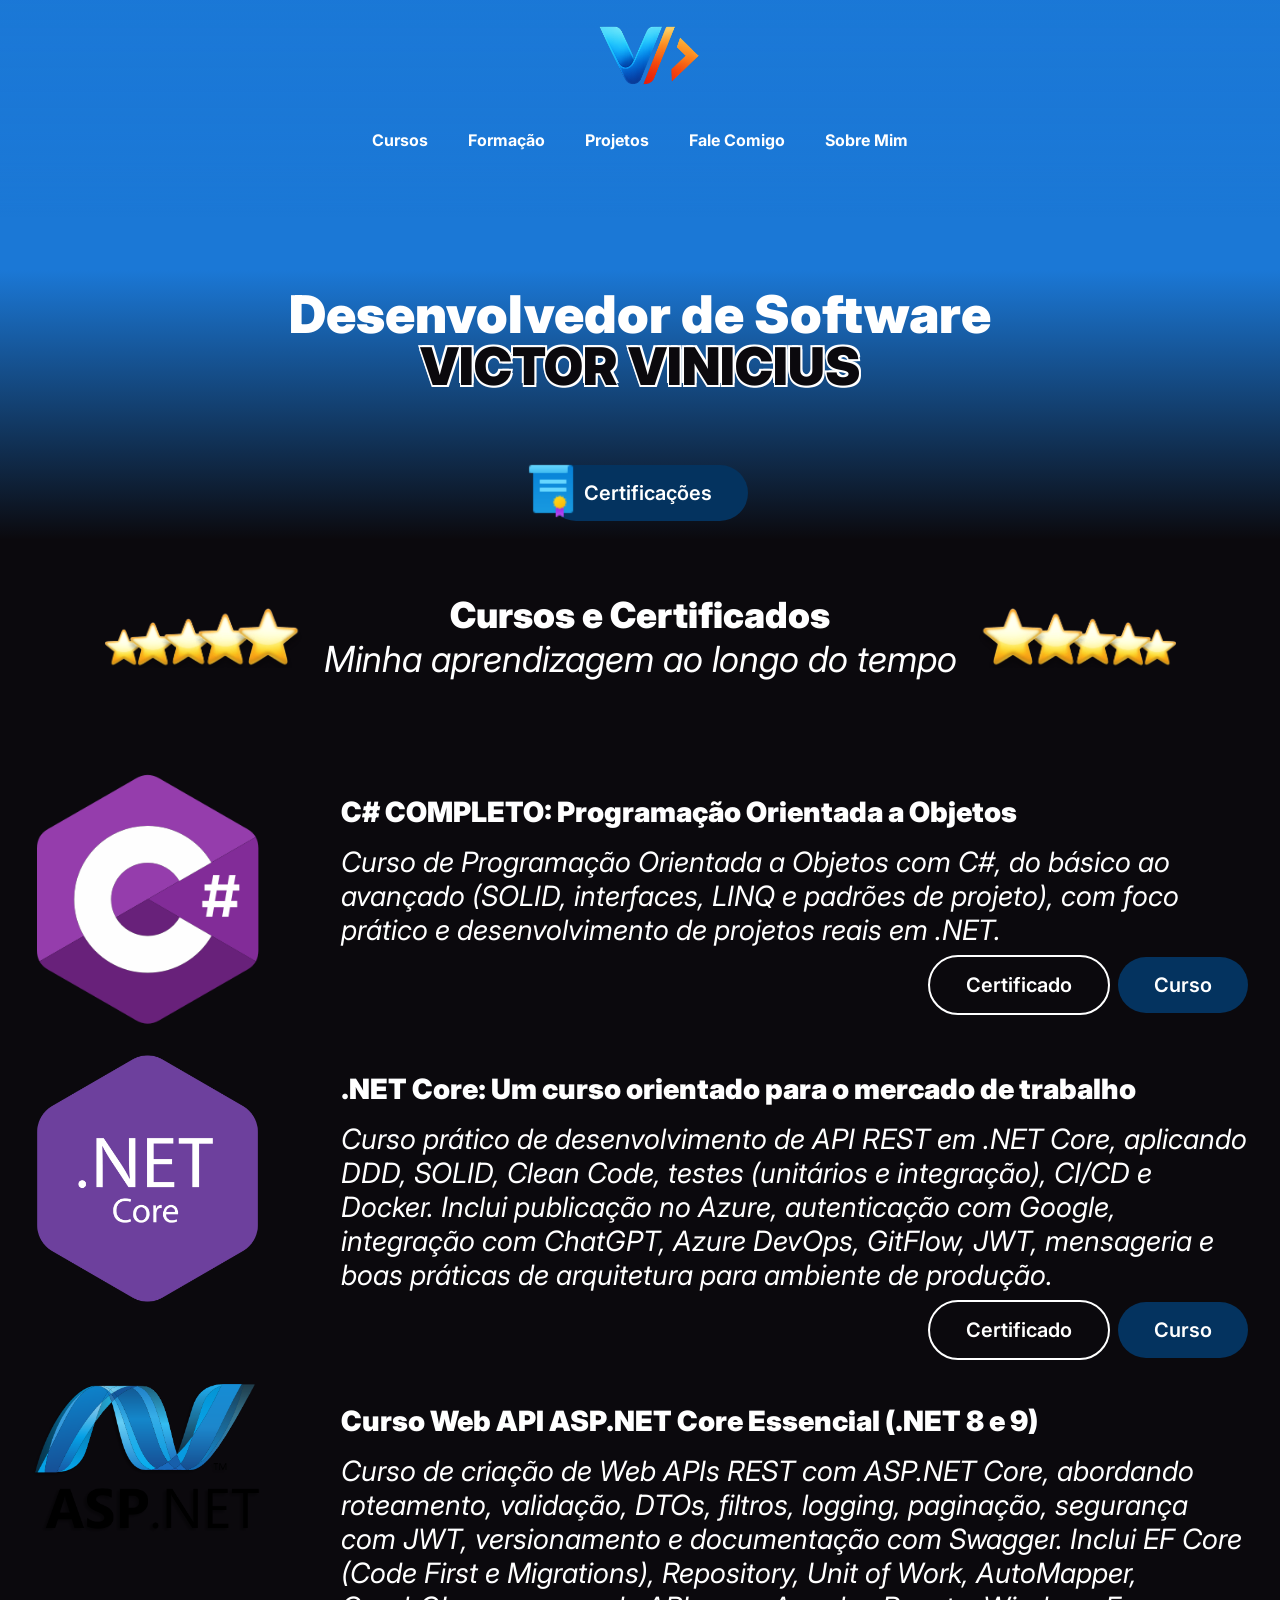
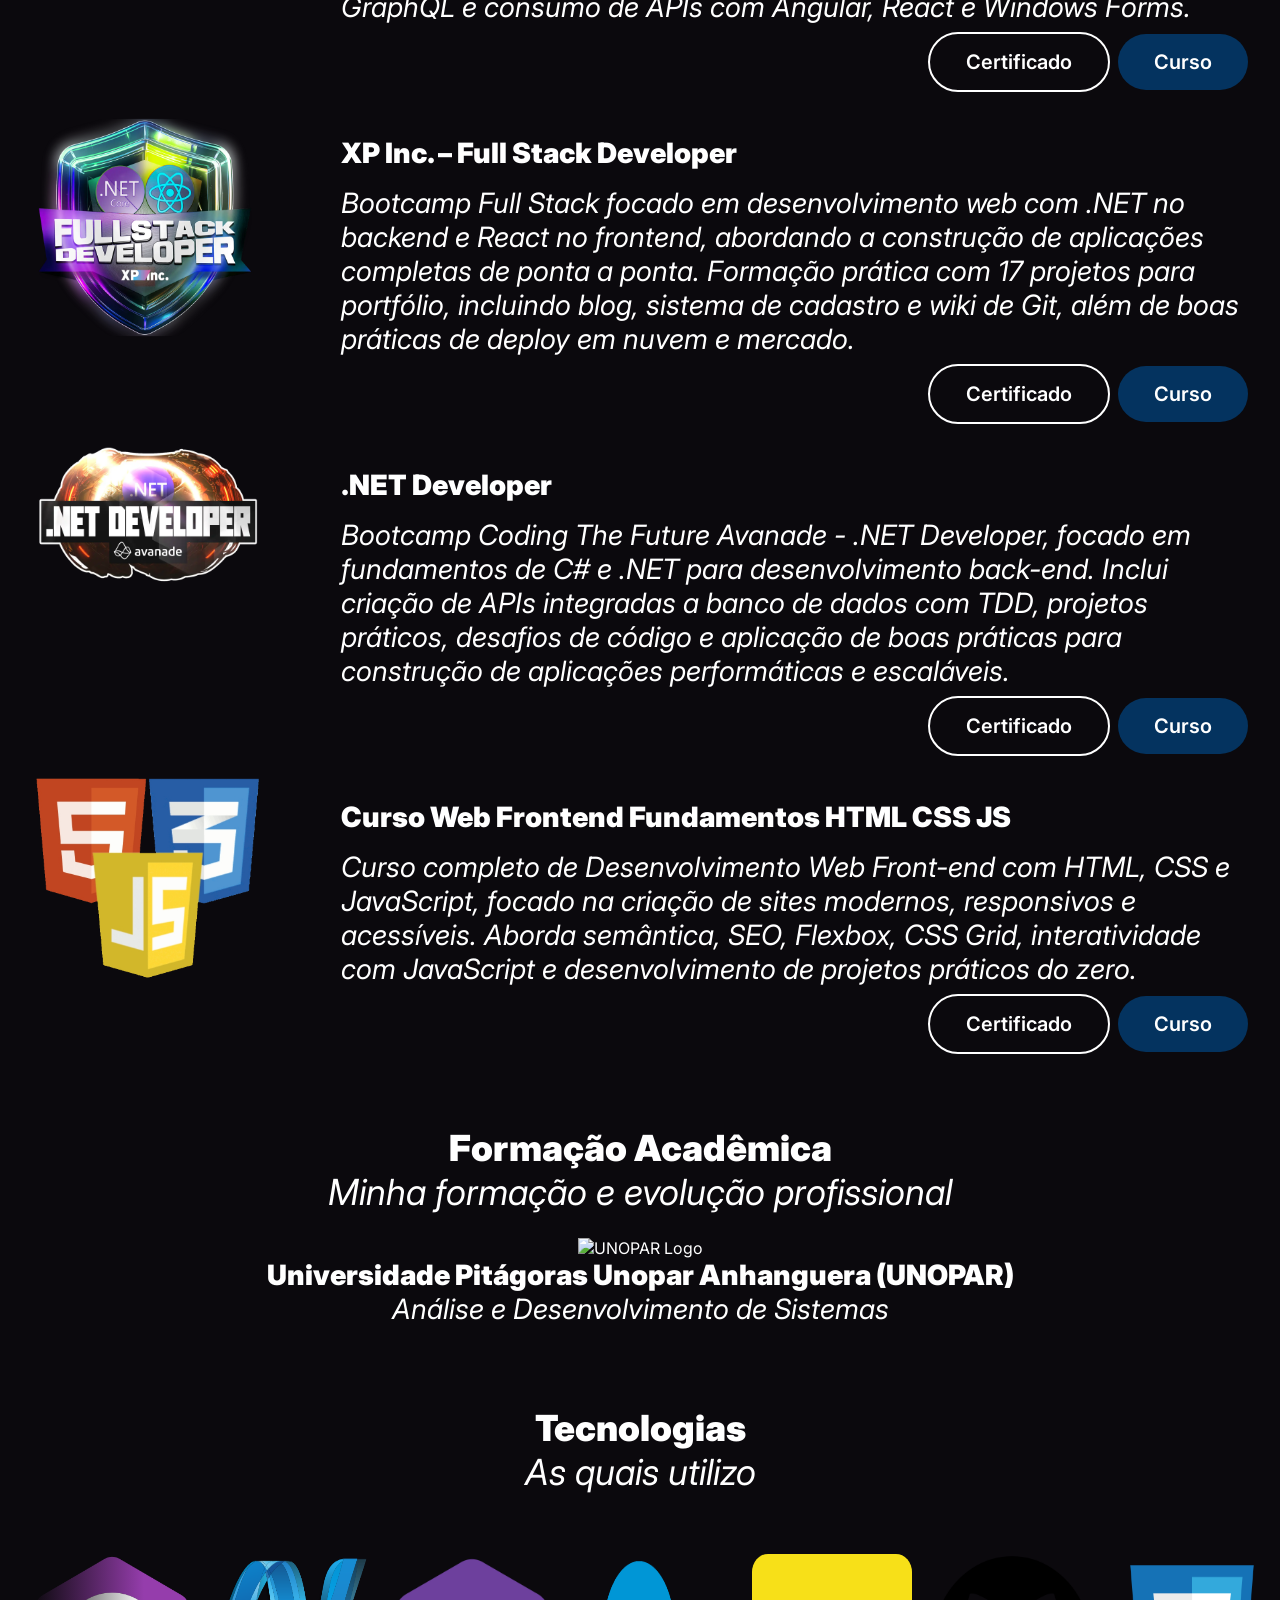
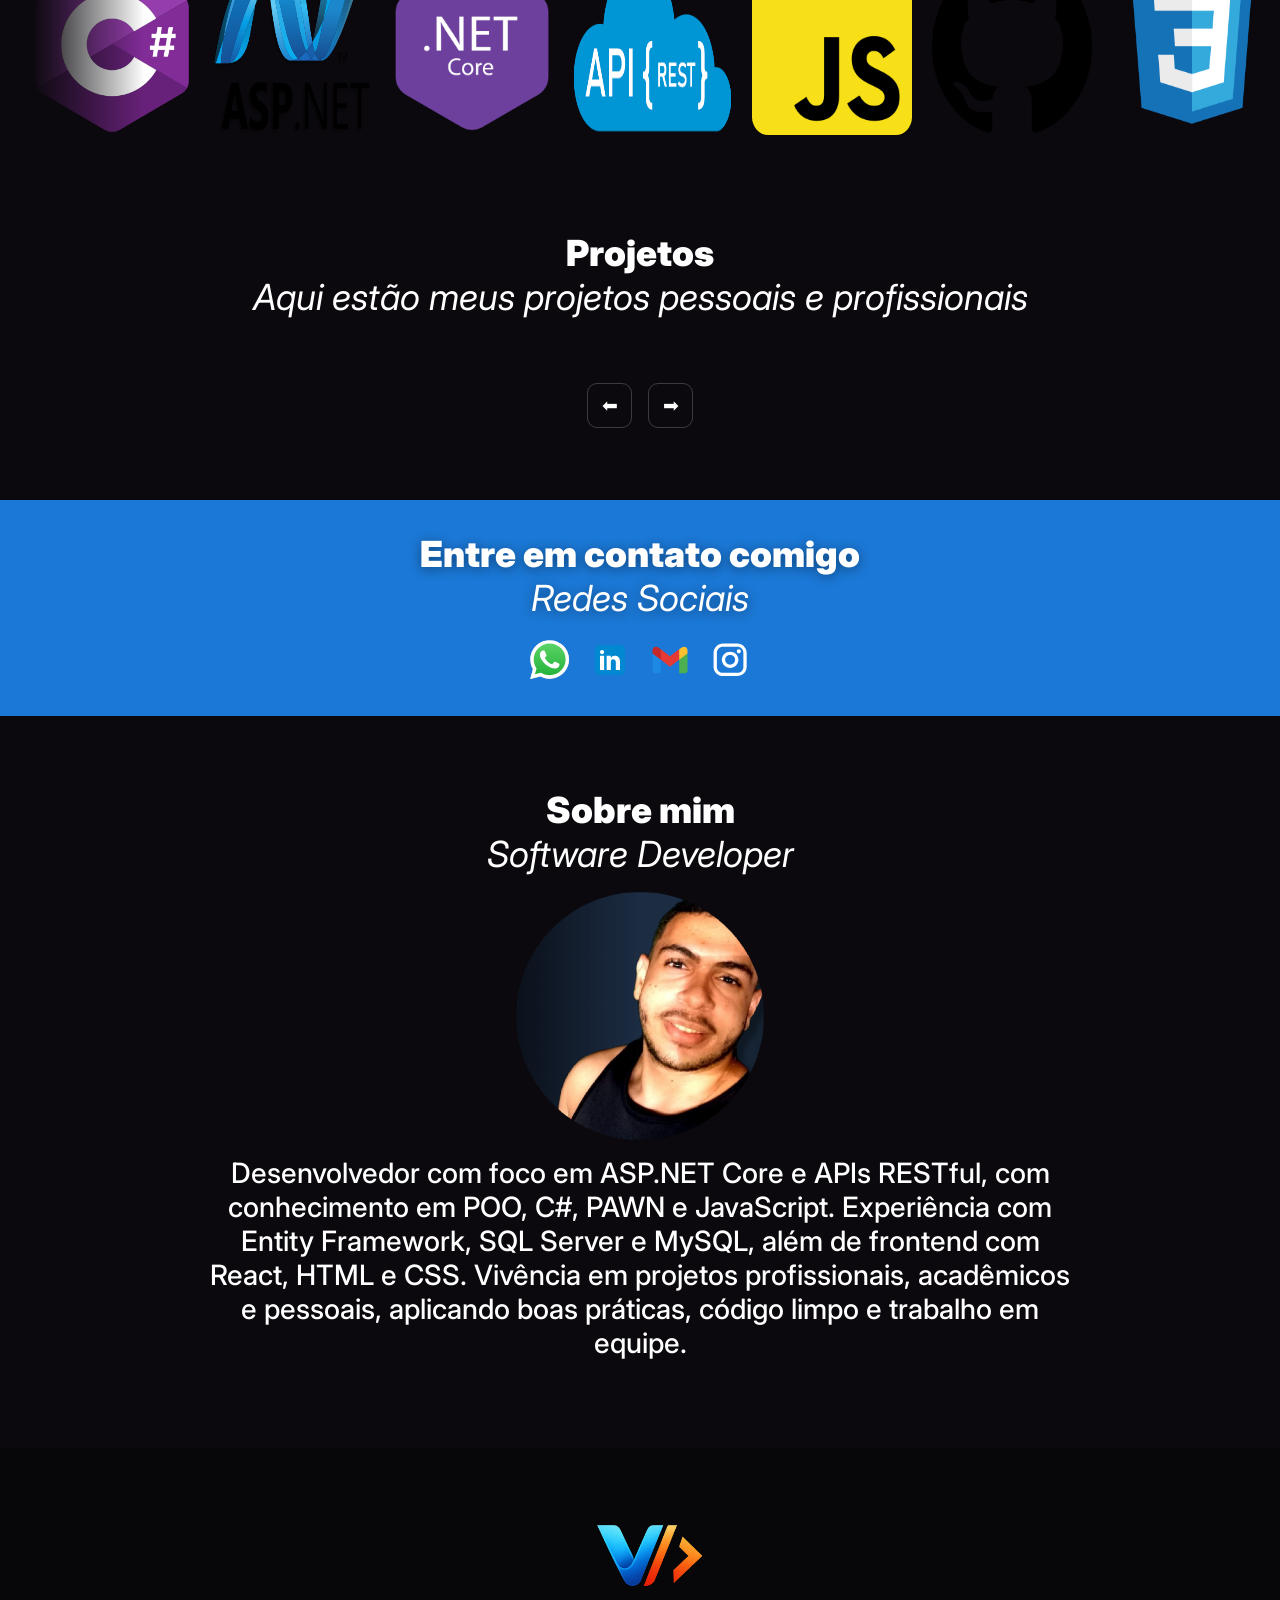
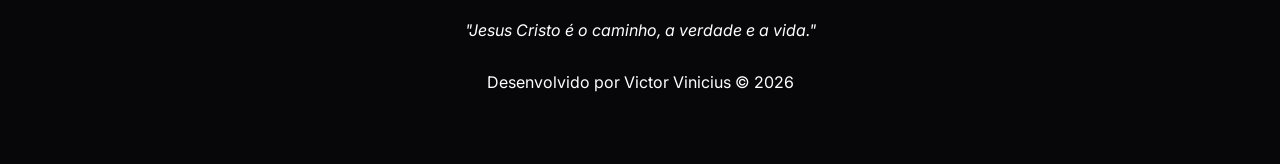
==== commit 594e3714: "feat: ajustes finais na versao desktop" ====
--- a/index.html
+++ b/index.html
@@ -1,426 +1,269 @@
 <!DOCTYPE html>
-<html lang="pt-BR">
-  <head>
-    <meta charset="UTF-8" />
-    <meta name="viewport" content="width=device-width, initial-scale=1.0" />
-    <link
-      href="https://fonts.googleapis.com/css2?family=Josefin+Sans:ital,wght@0,100..700;1,100..700&display=swap"
-      rel="stylesheet"
-    />
-    <link rel="preconnect" href="https://fonts.googleapis.com" />
-    <link rel="preconnect" href="https://fonts.gstatic.com" crossorigin />
-    <link
-      href="https://fonts.googleapis.com/css2?family=Caveat:wght@400..700&display=swap"
-      rel="stylesheet"
-    />
-    <link
-      rel="stylesheet"
-      href="https://cdnjs.cloudflare.com/ajax/libs/font-awesome/6.7.2/css/all.min.css"
-      integrity="sha512-Evv84Mr4kqVGRNSgIGL/F/aIDqQb7xQ2vcrdIwxfjThSH8CSR7PBEakCr51Ck+w+/U6swU2Im1vVX0SVk9ABhg=="
-      crossorigin="anonymous"
-      referrerpolicy="no-referrer"
-    />
-    <link rel="stylesheet" href="css/normalize.css" />
-    <link rel="stylesheet" href="css/style.css" />
-    <title>Victor Vinicius | Links</title>
-  </head>
-  <body>
+<html lang="pt-br">
+<head>
+    <meta charset="UTF-8">
+    <meta name="viewport" content="width=device-width, initial-scale=1.0">
+    <title>Victor Vinicius | Foqs</title>
+
+    <link rel="preconnect" href="https://fonts.googleapis.com">
+    <link rel="preconnect" href="https://fonts.gstatic.com" crossorigin>
+    <link href="https://fonts.googleapis.com/css2?family=Inter:ital,opsz,wght@0,14..32,100..900;1,14..32,100..900&display=swap" rel="stylesheet">
+    <link rel="stylesheet" href="./css/styles.css">
+</head>
+<body class="no-js">
+    <div class="logoIcon md-hide">
+        <div class="logoIcon__logo"><img src="images/VVDevLogo2.png" alt="Victor Vinicius Logo"></div>
+
+        <a href="#" aria-hidden="true">
+            <img src="images/burger-menu-svgrepo-com.svg" alt="Menu Icon">
+        </a>
+    </div>
+
+    <header class="header">
+        <div class="container">
+            <div class="logoIcon__logo sm-hide md-show"><img src="images/VVDevLogo2.png" alt="Victor Vinicius Logo"></div>
+            <nav class="nav-menu">
+                <ul>
+                    <li><a href="#courses">Cursos</a></li>
+                    <li><a href="#formacao">Formação</a></li>
+                    <li><a href="#projetos">Projetos</a></li>
+                    <li><a href="#faleComigo">Fale Comigo</a></li>
+                    <li><a href="#aboutMe">Sobre Mim</a></li>
+                </ul>
+            </nav>
+        </div>
+    </header>
     <main>
-      <div class="content-wrapper__center">
-        <header class="header">
-          <img
-            src="images/foqsz-perfil.png"
-            alt="Foto Perfil"
-            class="fotoPerfil"
-          />
-          <h1 class="content-title">Victor Vinicius Alves de L. Souza</h1>
-          <h2 class="content-subtitle">Software Developer</h2>
-        </header>
-      </div>
-      <section class="contents">
-        <div>
-          <ul class="header-icons">
-            <li class="header-icons__instagram">
-              <a
-                href="https://www.instagram.com/victorviniciussz/"
-                target="_blank"
-              >
-                <i aria-hidden="true" class="fa-brands fa-square-instagram"></i>
-                <span>Instagram</span>
-              </a>
-            </li>
-            <li class="header-icons__LinkedIn">
-              <a
-                href="https://www.linkedin.com/in/victorvinicius/"
-                target="_blank"
-              >
-                <i aria-hidden="true" class="fa-brands fa-linkedin"></i>
-                <span>LinkedIn</span>
-              </a>
-            </li>
-            <li class="header-icons__github">
-              <a href="https://github.com/Foqsz" target="_blank">
-                <i class="fa-brands fa-square-github"></i>
-                <span>GitHub</span>
-              </a>
-            </li>
-            <li class="header-icons__whatsapp">
-              <a href="https://wa.me/558391437761" target="_blank">
-                <i class="fa-brands fa-square-whatsapp"></i>
-                <span>WhatsApp</span>
-              </a>
-            </li>
-            <li class="header-icons__email">
-              <a
-                href="mailto:contatovictorvinicius05@gmail.com"
-                target="_blank"
-              >
-                <i class="fa-solid fa-envelope"></i>
-                <span>Email</span>
-              </a>
-            </li>
-          </ul>
+        <section class="hero container">
+            <h1 class="hero__title">Desenvolvedor de Software <span class="hero__title--upper">Victor Vinicius</span></h1>
+            <a href="#courses" class="btn hero__cta">Certificações</a>
+        </section>
+
+        <section class="courses container" id="courses">
+            <div class="courses__title">
+                <h2 class="h2">Cursos e Certificados <span class="title--thin">Minha aprendizagem ao longo do tempo</span></h2>
+            </div>
+            <div class="courses__list">
+                <article class="courses__card">
+                    <img src="./images/Courses/Csharp_Logo.png" alt="Cursos" class="courses__card__img">
+                    <div class="courses__card__content">
+                        <h3 class="h3">C# COMPLETO: Programação Orientada a Objetos <span class="title--thin">Curso de Programação Orientada a Objetos com C#, do básico ao avançado (SOLID, interfaces, LINQ e padrões de projeto), com foco prático e desenvolvimento de projetos reais em .NET.</span></h3>
+                        <!-- <p>Paragrafo Curso 1</p> -->
+
+                        <div class="courses__card__ctas">
+                            <a href="https://www.udemy.com/certificate/UC-21d37cba-ef0e-45d6-8997-5975c3ce449f/" class="btn btn--stroke" target="_blank" rel="noopener noreferrer">Certificado</a>
+                            <a href="https://www.udemy.com/course/programacao-orientada-a-objetos-csharp/" class="btn" target="_blank" rel="noopener noreferrer">Curso</a>
+                        </div>
+                    </div>
+
+                    <img src="./images/Courses/NET_Core_Logo.svg.png" alt="Cursos" class="courses__card__img">
+                    <div class="courses__card__content">
+                        
+                        <h3 class="h3">.NET Core: Um curso orientado para o mercado de trabalho<span class="title--thin">Curso prático de desenvolvimento de API REST em .NET Core, aplicando DDD, SOLID, Clean Code, testes (unitários e integração), CI/CD e Docker. Inclui publicação no Azure, autenticação com Google, integração com ChatGPT, Azure DevOps, GitFlow, JWT, mensageria e boas práticas de arquitetura para ambiente de produção.</span></h3>
+                        <!-- <p>Paragrafo Curso 2</p> -->
+
+                        <div class="courses__card__ctas">
+                            <a href="https://www.udemy.com/certificate/UC-4d1a45b2-d75d-4bc9-8170-89b1ac22bfe9/" class="btn btn--stroke" target="_blank" rel="noopener noreferrer">Certificado</a>
+                            <a href="https://www.udemy.com/course/net-core-curso-orientado-para-mercado-de-trabalho/" class="btn" target="_blank" rel="noopener noreferrer">Curso</a>
+                        </div>
+                    </div>
+
+                    <img src="./images/Courses/AspNet_logo.png" alt="Cursos" class="courses__card__img">
+                    <div class="courses__card__content">
+                        
+                        <h3 class="h3">Curso Web API ASP.NET Core Essencial (.NET 8 e 9)<span class="title--thin">Curso de criação de Web APIs REST com ASP.NET Core, abordando roteamento, validação, DTOs, filtros, logging, paginação, segurança com JWT, versionamento e documentação com Swagger. Inclui EF Core (Code First e Migrations), Repository, Unit of Work, AutoMapper, GraphQL e consumo de APIs com Angular, React e Windows Forms.</span></h3>
+                        <!-- <p>Paragrafo Curso 3</p> -->
+
+                        <div class="courses__card__ctas">
+                            <a href="https://www.udemy.com/certificate/UC-21b1d173-adb9-4a02-94a1-701e1d96cbe6/" class="btn btn--stroke" target="_blank" rel="noopener noreferrer">Certificado</a>
+                            <a href="https://www.udemy.com/course/curso-web-api-asp-net-core-essencial/" class="btn" target="_blank" rel="noopener noreferrer">Curso</a>
+                        </div>
+                    </div>
+
+                    <img src="./images/Courses/FullStackXp.png" alt="Cursos" class="courses__card__img">
+                    <div class="courses__card__content">
+                        <h3 class="h3">XP Inc. – Full Stack Developer<span class="title--thin">Bootcamp Full Stack focado em desenvolvimento web com .NET no backend e React no frontend, abordando a construção de aplicações completas de ponta a ponta. Formação prática com 17 projetos para portfólio, incluindo blog, sistema de cadastro e wiki de Git, além de boas práticas de deploy em nuvem e mercado.</span></h3>
+                        <!-- <p>Paragrafo Curso 4</p> -->
+
+                        <div class="courses__card__ctas">
+                            <a href="https://hermes.dio.me/certificates/6OUVF24R.pdf" class="btn btn--stroke" target="_blank" rel="noopener noreferrer">Certificado</a>
+                            <a href="https://web.dio.me/track/coding-the-future-xp-full-stack-developer" class="btn" target="_blank" rel="noopener noreferrer">Curso</a>
+                        </div>
+                    </div>
+
+                    <img src="./images/Courses/AvanadeDotNet.png" alt="Cursos" class="courses__card__img">
+                    <div class="courses__card__content">
+                        
+                        <h3 class="h3">.NET Developer<span class="title--thin">Bootcamp Coding The Future Avanade - .NET Developer, focado em fundamentos de C# e .NET para desenvolvimento back-end. Inclui criação de APIs integradas a banco de dados com TDD, projetos práticos, desafios de código e aplicação de boas práticas para construção de aplicações performáticas e escaláveis.</span></h3>
+                        <!-- <p>Paragrafo Curso 5</p> -->
+
+                        <div class="courses__card__ctas">
+                            <a href="https://hermes.dio.me/certificates/68FLVZGX.pdf" class="btn btn--stroke" target="_blank" rel="noopener noreferrer">Certificado</a>
+                            <a href="https://web.dio.me/track/coding-the-future-avanade-net-developer" class="btn" target="_blank" rel="noopener noreferrer">Curso</a>
+                        </div>
+                    </div>
+
+                    <img src="./images/Courses/JsCssHtml.png" alt="Cursos" class="courses__card__img">
+                    <div class="courses__card__content">
+                        
+                        <h3 class="h3">Curso Web Frontend Fundamentos HTML CSS JS<span class="title--thin">Curso completo de Desenvolvimento Web Front-end com HTML, CSS e JavaScript, focado na criação de sites modernos, responsivos e acessíveis. Aborda semântica, SEO, Flexbox, CSS Grid, interatividade com JavaScript e desenvolvimento de projetos práticos do zero.</span></h3>
+                        <!-- <p>Paragrafo Curso 6</p> -->
+
+                        <div class="courses__card__ctas">
+                            <a href="https://hermes.dio.me/certificates/7830271C.pdf" class="btn btn--stroke" target="_blank" rel="noopener noreferrer">Certificado</a>
+                            <a href="https://web.dio.me/track/coding-the-future-frontend-fundamentals" class="btn" target="_blank" rel="noopener noreferrer">Curso</a>
+                        </div>
+                    </div>
+
+                    <!-- <div class="courses__card__content">
+                        <h3 class="h3">Curso 7 <span class="title--thin">Descrição do Curso 7</span></h3>
+                        <p>Paragrafo Curso 7</p>
+
+                        <div class="courses__card__ctas">
+                            <a href="#" class="btn btn--stroke">Código</a>
+                            <a href="#" class="btn">Postagem</a>
+                        </div>
+                    </div>
+
+                    <div class="courses__card__content">
+                        <h3 class="h3">Curso 8 <span class="title--thin">Descrição do Curso 8</span></h3>
+                        <p>Paragrafo Curso 8</p>
+
+                        <div class="courses__card__ctas">
+                            <a href="#" class="btn btn--stroke">Código</a>
+                            <a href="#" class="btn">Postagem</a>
+                        </div>
+                    </div>
+
+                    <div class="courses__card__content">
+                        <h3 class="h3">Curso 9 <span class="title--thin">Descrição do Curso 9</span></h3>
+                        <p>Paragrafo Curso 9</p>
+
+                        <div class="courses__card__ctas">
+                            <a href="#" class="btn btn--stroke">Código</a>
+                            <a href="#" class="btn">Postagem</a>
+                        </div>
+                    </div> -->
+                </article>
+            </div>
+        </section>
+        <section class="formacao" id="formacao">
+            <div class="container">
+                <h2 class="h2">Formação Acadêmica <span class="title--thin">Minha formação e evolução profissional</span></h2>
+                <article class="formacao__card">
+                    <div class="formacao__card__content">
+                        <img src="./images/unopar.png" alt="UNOPAR Logo" class="formacao__card__img">
+                        <h3 class="h3">Universidade Pitágoras Unopar Anhanguera (UNOPAR) <span class="title--thin">Análise e Desenvolvimento de Sistemas</span></h3>
+                    </div>
+                </article>    
+            </div>    
+        </section>
+        <section class="technologies" id="technologies">
+            <div class="container">
+                <h2 class="h2">Tecnologias <span class="title--thin">As quais utilizo</span></h2>
+            </div>
+
+            <section class="technologies__carroussel">
+                <div class="technologies__carroussel__wrapper">
+                    <img src="./images/Tecnologias/Csharp_Logo.png" alt="Csharp">
+                    <img src="./images/Tecnologias/AspNet_logo.png" alt="Asp Net">
+                    <img src="./images/Tecnologias/NET_Core_Logo.svg.png" alt="DotNet Core">
+                    <img src="./images/Tecnologias/ApiRes_logo.png" alt="ApiRest">
+                    <img src="./images/Tecnologias/Javascript.png" alt="Javascript">
+                    <img src="./images/Tecnologias/GitHub.png" alt="GitHub">
+                    <img src="./images/Tecnologias/CSS.png" alt="CSS">
+                    <img src="./images/Tecnologias/HTML.png" alt="HTML">
+                    <img src="./images/Tecnologias/vscode.png" alt="VSCode">
+                    <img src="./images/Tecnologias/Vs.png" alt="Visual Studio">
+                    <img src="./images/Tecnologias/Mysql.png" alt="MySQL">
+                    <img src="./images/Tecnologias/postman-icon.svg" alt="Postman">
+                    <img src="./images/Tecnologias/ps6.png" alt="PhotoShop">
+                </div>
+            </section>
+        </section>
+
+        <section class="projetos container" id="projetos">
+            <h2 class="h2">
+                Projetos
+                <span class="title--thin">Aqui estão meus projetos pessoais e profissionais</span>
+            </h2>
+
+            <div class="projects__list" id="projectsList"></div>
+
+            <div class="pagination">
+                <button type="button" id="endPage">⬅</button>
+                <button type="button" id="nextPage">➡</button>
+            </div>
+        </section>
+
+        <section class="faleComigo" id="faleComigo">
+            <div class="container">
+                <h2 class="h2">
+                    Entre em contato comigo 
+                    <span class="title--thin">Redes Sociais</span>
+                </h2>
+
+                <div class="faleComigo__content">
+                    <p class="faleComigo__disclaimer sr-only"></p>
+
+                    <img src="./images/news-seta.svg" alt="Seta" class="news__seta">
+
+                    <!-- WhatsApp -->
+                    <a href="https://wa.me/5583994195048" target="_blank" class="news__whatsapp">
+                        <img src="./images/whatsapp.svg" alt="Whatsapp Logo">
+                        <span class="sr-only">Whatsapp</span>
+                    </a>
+
+                    <!-- Linkedin -->
+                    <a href="https://www.linkedin.com/in/victorvinicius/" target="_blank" class="news__Linkedin">
+                        <img src="./images/icon-linkedin.svg" alt="Linkedin Logo">
+                        <span class="sr-only">Linkedin</span>
+                    </a>
+
+                    <!-- Gmail -->
+                    <a href="mailto:contatovictorvinicius05@gmail.com" class="news__gmail">
+                        <img src="./images/icons8-gmail.svg" alt="Gmail logo">
+                        <span class="sr-only">Gmail</span>
+                    </a>
+
+                    <!-- Instagram -->
+                    <a href="https://www.instagram.com/victorviniciussz/" target="_blank" class="news__instagram">
+                        <img src="./images/mdi_instagram.svg" alt="Instagram Logo">
+                        <span class="sr-only">Instagram</span>
+                    </a>
+                </div>
+            </div>
+        </section>
+
+        <section class="aboutMe" id="aboutMe">
+            <div class="container">
+                <h2 class="h2">Sobre mim <span class="title--thin">Software Developer</span></h2>
+            </div>
+            <div class="aboutMe__content">
+                <div class="aboutMe__wrapper">
+                    <article class="aboutMe__cards">
+                        <img src="./images/foqsz-perfil.png" alt="about me">
+                        <div class="aboutMe__cards__content">
+                            <h3 class="h3">Desenvolvedor com foco em ASP.NET Core e APIs RESTful, com conhecimento em POO, C#, PAWN e JavaScript. Experiência com Entity Framework, SQL Server e MySQL, além de frontend com React, HTML e CSS. Vivência em projetos profissionais, acadêmicos e pessoais, aplicando boas práticas, código limpo e trabalho em equipe.</h3>
+                        </div>
+                    </article>
+                </div>
+            </div>
+        </section>
+    </main>
+    <footer class="footer">
+        <div class="container">
+            <img src="./images/VVDevLogo2.png" alt="" class="footer__logo">
+            <p><span class="title--thin">"Jesus Cristo é o caminho, a verdade e a vida."</span></p>
+            <p>Desenvolvido por Victor Vinicius © 2026</p>
+            <!-- <ul class="footer_socialLinks">
+                <li><a href=""> <img src="./images/icon-linkedin.svg" alt=""> <span class="sr-only">Linkedin</span></a></li>
+                <li><a href=""> <img src="./images/whatsapp.svg" alt=""> <span class="sr-only">WhatsApp</span></a></li>
+                <li><a href=""> <img src="./images/mdi_instagram.svg" alt=""> <span class="sr-only">Instagram</span></a></li>
+            </ul> -->
         </div>
-      </section>
-
-      <div class="tecnologias">
-        <h1 class="content-tecnologias__title">Tecnologias</h1>
-        <a href="#tecnologias">
-          <svg
-            xmlns="http://www.w3.org/2000/svg"
-            viewBox="0 0 384 512"
-            class="seta"
-          >
-            <!--!Font Awesome Free 6.7.2 by @fontawesome - https://fontawesome.com License - https://fontawesome.com/license/free Copyright 2025 Fonticons, Inc.-->
-            <path
-              d="M169.4 470.6c12.5 12.5 32.8 12.5 45.3 0l160-160c12.5-12.5 12.5-32.8 0-45.3s-32.8-12.5-45.3 0L224 370.8 224 64c0-17.7-14.3-32-32-32s-32 14.3-32 32l0 306.7L54.6 265.4c-12.5-12.5-32.8-12.5-45.3 0s-12.5 32.8 0 45.3l160 160z"
-            />
-          </svg>
-        </a>
-        <div id="tecnologias">
-          <svg
-            xmlns="http://www.w3.org/2000/svg"
-            x="0px"
-            y="0px"
-            width="100"
-            height="100"
-            viewBox="0 0 64 64"
-          >
-            <linearGradient
-              id="dFMIpH0DLBLP_Mye2ctJMa_Fycm8TUhWmFU_gr1"
-              x1="15.25"
-              x2="15.25"
-              y1="31.296"
-              y2="15.385"
-              gradientTransform="matrix(1 0 0 -1 0 64)"
-              gradientUnits="userSpaceOnUse"
-            >
-              <stop offset="0" stop-color="#8ab4ff"></stop>
-              <stop offset=".699" stop-color="#e492ff"></stop>
-            </linearGradient>
-            <path
-              fill="url(#dFMIpH0DLBLP_Mye2ctJMa_Fycm8TUhWmFU_gr1)"
-              d="M19.09,39.37c0,0.01,0.01,0.01,0.01,0.02l-7.7,4.5L19.09,39.37z"
-            ></path>
-            <linearGradient
-              id="dFMIpH0DLBLP_Mye2ctJMb_Fycm8TUhWmFU_gr2"
-              x1="15.25"
-              x2="15.25"
-              y1="33.329"
-              y2="20.11"
-              gradientTransform="matrix(1 0 0 -1 0 64)"
-              gradientUnits="userSpaceOnUse"
-            >
-              <stop offset="0" stop-color="#8ab4ff"></stop>
-              <stop offset=".699" stop-color="#e492ff"></stop>
-            </linearGradient>
-            <path
-              fill="url(#dFMIpH0DLBLP_Mye2ctJMb_Fycm8TUhWmFU_gr2)"
-              d="M19.09,39.37c0,0.01,0.01,0.01,0.01,0.02	l-7.7,4.5L19.09,39.37z"
-            ></path>
-            <linearGradient
-              id="dFMIpH0DLBLP_Mye2ctJMc_Fycm8TUhWmFU_gr3"
-              x1="31.87"
-              x2="31.87"
-              y1="10.7"
-              y2="35.152"
-              gradientUnits="userSpaceOnUse"
-            >
-              <stop offset="0" stop-color="#8ab4ff"></stop>
-              <stop offset="1" stop-color="#e492ff"></stop>
-            </linearGradient>
-            <path
-              fill="url(#dFMIpH0DLBLP_Mye2ctJMc_Fycm8TUhWmFU_gr3)"
-              d="M32,8.21l-20.6,11.9v23.78l7.69-4.52	c-1.18-2.17-1.85-4.65-1.85-7.3c0-2.88,0.8-5.56,2.18-7.87c2.68-4.46,7.57-7.46,13.15-7.46c5.27,0,10.11,2.67,12.94,7.12l-0.39,0.24	l-6.57,3.87c-1.35-1.99-3.57-3.16-5.98-3.16c-2.62,0-4.91,1.39-6.19,3.47c-0.68,1.11-1.07,2.4-1.07,3.79c0,1.16,0.27,2.25,0.75,3.22	l6.13-3.6h0.01l0.04,0.02l20.1-11.75L32,8.21z"
-            ></path>
-            <linearGradient
-              id="dFMIpH0DLBLP_Mye2ctJMd_Fycm8TUhWmFU_gr4"
-              x1="32"
-              x2="32"
-              y1="8.058"
-              y2="57.784"
-              gradientUnits="userSpaceOnUse"
-            >
-              <stop offset="0" stop-color="#1a6dff"></stop>
-              <stop offset="1" stop-color="#c822ff"></stop>
-            </linearGradient>
-            <path
-              fill="url(#dFMIpH0DLBLP_Mye2ctJMd_Fycm8TUhWmFU_gr4)"
-              d="M32.24,31.71l-6.17,3.6	c1.19,2.38,3.66,4.02,6.5,4.02c2.382,0,4.553-1.156,5.911-3.063l7.076,3.931C42.76,44.666,37.897,47.4,32.57,47.4	c-5.8,0-10.87-3.24-13.47-8.01l-7.7,4.5L32,55.79l20.6-11.9v-0.22V20.11l-0.26-0.15L32.24,31.71z M51,31h-2v2h2v2h-2v2h-2v-2h-2v2	h-2v-2h-2v-2h2v-2h-2v-2h2v-2h2v2h2v-2h2v2h2V31z M45,31h2v2h-2V31z M55.1,16.93L33.5,4.46c-0.93-0.53-2.07-0.53-3,0L8.9,16.93	c-0.92,0.54-1.5,1.53-1.5,2.6v24.94c0,1.07,0.58,2.06,1.5,2.6l21.6,12.47c0.93,0.53,2.07,0.53,3,0l21.6-12.47	c0.92-0.54,1.5-1.53,1.5-2.6V19.53C56.6,18.46,56.02,17.47,55.1,16.93z M54.6,44.47c0,0.36-0.19,0.69-0.5,0.87L32.5,57.81	c-0.31,0.17-0.69,0.17-1,0L9.9,45.34c-0.31-0.18-0.5-0.51-0.5-0.87V19.53c0-0.36,0.19-0.69,0.5-0.87L31.5,6.19	c0.31-0.17,0.69-0.17,1,0l21.6,12.47c0.31,0.18,0.5,0.51,0.5,0.87V44.47z"
-            ></path>
-          </svg>
-
-          <svg
-            xmlns="http://www.w3.org/2000/svg"
-            x="0px"
-            y="0px"
-            width="100"
-            height="100"
-            viewBox="0 0 48 48"
-          >
-            <path
-              fill="#6a1b9a"
-              d="M44,24c0,5.694-2.381,10.831-6.2,14.481l-0.006,0.006C34.2,41.9,29.344,44,24,44 C12.956,44,4,35.044,4,24c0-5.338,2.087-10.188,5.5-13.775c0.006-0.013,0.013-0.019,0.019-0.025C13.169,6.381,18.306,4,24,4 C35.044,4,44,12.956,44,24z"
-            ></path>
-            <path
-              fill="#7b1fa2"
-              d="M38.375,37.862c-0.187,0.213-0.381,0.419-0.575,0.619l-0.006,0.006C34.2,41.9,29.344,44,24,44 C12.956,44,4,35.044,4,24c0-5.338,2.087-10.188,5.5-13.775c0.006-0.013,0.013-0.019,0.019-0.025c0.2-0.194,0.406-0.387,0.619-0.575 L38.375,37.862z"
-            ></path>
-            <path
-              fill="#fff"
-              d="M8.626,27.281c-0.236,0.004-0.463-0.091-0.625-0.262c-0.167-0.165-0.259-0.39-0.256-0.625 c-0.002-0.234,0.091-0.459,0.256-0.625c0.161-0.174,0.388-0.272,0.625-0.269c0.237-0.001,0.463,0.097,0.625,0.269 c0.169,0.164,0.263,0.39,0.262,0.625c0.002,0.236-0.093,0.462-0.262,0.625C9.087,27.188,8.861,27.283,8.626,27.281z"
-            ></path>
-            <path
-              fill="#fff"
-              d="M21.044,27.125h-1.638l-5.856-9.087c-0.146-0.224-0.267-0.463-0.363-0.712h-0.05 c0.056,0.519,0.077,1.041,0.062,1.562v8.237h-1.331V15.731h1.731l5.7,8.925c0.237,0.371,0.392,0.625,0.462,0.763h0.031 c-0.066-0.556-0.093-1.115-0.081-1.675v-8.012h1.331V27.125z"
-            ></path>
-            <path
-              fill="#fff"
-              d="M30.057,27.125h-6.056V15.731h5.775v1.206h-4.412v3.788h4.113v1.2h-4.113v3.95h4.7L30.057,27.125z"
-            ></path>
-            <path
-              fill="#fff"
-              d="M39.001,16.938h-3.312v10.188h-1.331V16.938h-3.275v-1.206h7.919V16.938z"
-            ></path>
-            <path
-              fill="#f2f2f2"
-              d="M20.326,34.875c-0.451,0.219-0.949,0.324-1.45,0.306c-0.674,0.03-1.327-0.232-1.794-0.719 c-0.459-0.514-0.701-1.186-0.675-1.875c-0.034-0.754,0.239-1.489,0.756-2.038c0.505-0.517,1.203-0.798,1.925-0.775 c0.427-0.015,0.853,0.06,1.25,0.219v0.625c-0.382-0.212-0.813-0.319-1.25-0.312c-0.557-0.016-1.094,0.213-1.469,0.625 c-0.39,0.444-0.592,1.022-0.562,1.612c-0.029,0.559,0.159,1.108,0.525,1.531c0.355,0.382,0.86,0.59,1.381,0.569 c0.48,0.013,0.954-0.109,1.369-0.35L20.326,34.875z"
-            ></path>
-            <path
-              fill="#f2f2f2"
-              d="M22.882,35.181c-0.503,0.016-0.989-0.187-1.331-0.556c-0.342-0.381-0.519-0.882-0.494-1.394 c-0.032-0.541,0.155-1.073,0.519-1.475c0.371-0.362,0.876-0.555,1.394-0.531c0.49-0.026,0.967,0.163,1.306,0.519 c0.332,0.4,0.5,0.912,0.469,1.431c0.026,0.527-0.156,1.043-0.506,1.438C23.89,34.989,23.395,35.197,22.882,35.181z M22.926,31.762 c-0.348-0.015-0.684,0.13-0.912,0.394c-0.24,0.31-0.36,0.696-0.338,1.088c-0.022,0.38,0.098,0.754,0.338,1.05 c0.231,0.26,0.566,0.402,0.912,0.388c0.34,0.02,0.67-0.118,0.894-0.375c0.227-0.31,0.338-0.691,0.312-1.075 c0.025-0.386-0.086-0.768-0.312-1.081C23.599,31.888,23.268,31.745,22.926,31.762z"
-            ></path>
-            <path
-              fill="#f2f2f2"
-              d="M27.663,31.95c-0.135-0.088-0.295-0.13-0.456-0.119c-0.256,0.009-0.49,0.145-0.625,0.363 c-0.186,0.295-0.276,0.64-0.256,0.988v1.912h-0.625v-3.75h0.625v0.781l0,0c0.069-0.242,0.205-0.459,0.394-0.625 c0.163-0.141,0.372-0.219,0.587-0.219c0.121-0.005,0.242,0.012,0.356,0.05V31.95z"
-            ></path>
-            <path
-              fill="#f2f2f2"
-              d="M31.326,33.375h-2.644c-0.018,0.349,0.096,0.693,0.319,0.963c0.234,0.234,0.557,0.356,0.887,0.338 c0.424-0.004,0.833-0.152,1.163-0.419v0.562c-0.386,0.255-0.844,0.38-1.306,0.356c-0.472,0.024-0.93-0.164-1.25-0.513 c-0.325-0.406-0.488-0.918-0.456-1.438c-0.022-0.52,0.154-1.03,0.494-1.425c0.313-0.362,0.772-0.564,1.25-0.55 c0.432-0.024,0.851,0.151,1.138,0.475c0.288,0.379,0.43,0.85,0.4,1.325L31.326,33.375z M30.701,32.869 c0.013-0.29-0.076-0.575-0.25-0.806c-0.173-0.196-0.426-0.302-0.688-0.288c-0.272-0.003-0.533,0.108-0.719,0.306 c-0.206,0.218-0.335,0.496-0.369,0.794L30.701,32.869z"
-            ></path>
-          </svg>
-          <svg
-            xmlns="http://www.w3.org/2000/svg"
-            x="0px"
-            y="0px"
-            width="100"
-            height="100"
-            viewBox="0 0 48 48"
-          >
-            <path
-              fill="#6a1b9a"
-              d="M36,5L17,21.5L7,14l-3,1.25v17.5L7,34l10-7.5L36,43l8-3V8L36,5z M8,20l5,4l-5,4V20z M24,24l10-7v14 L24,24z"
-            ></path>
-          </svg>
-          <svg
-            xmlns="http://www.w3.org/2000/svg"
-            x="0px"
-            y="0px"
-            width="100"
-            height="100"
-            viewBox="0 0 48 48"
-          >
-            <path
-              fill="#29b6f6"
-              d="M44,11.11v25.78c0,1.27-0.79,2.4-1.98,2.82l-8.82,4.14L34,33V15L33.2,4.15l8.82,4.14 C43.21,8.71,44,9.84,44,11.11z"
-            ></path>
-            <path
-              fill="#0277bd"
-              d="M9,33.896L34,15V5.353c0-1.198-1.482-1.758-2.275-0.86L4.658,29.239 c-0.9,0.83-0.849,2.267,0.107,3.032c0,0,1.324,1.232,1.803,1.574C7.304,34.37,8.271,34.43,9,33.896z"
-            ></path>
-            <path
-              fill="#0288d1"
-              d="M9,14.104L34,33v9.647c0,1.198-1.482,1.758-2.275,0.86L4.658,18.761 c-0.9-0.83-0.849-2.267,0.107-3.032c0,0,1.324-1.232,1.803-1.574C7.304,13.63,8.271,13.57,9,14.104z"
-            ></path>
-          </svg>
-          <svg
-            xmlns="http://www.w3.org/2000/svg"
-            x="0px"
-            y="0px"
-            width="100"
-            height="100"
-            viewBox="0 0 48 48"
-          >
-            <path fill="#0277BD" d="M41,5H7l3,34l14,4l14-4L41,5L41,5z"></path>
-            <path fill="#039BE5" d="M24 8L24 39.9 35.2 36.7 37.7 8z"></path>
-            <path
-              fill="#FFF"
-              d="M33.1 13L24 13 24 17 28.9 17 28.6 21 24 21 24 25 28.4 25 28.1 29.5 24 30.9 24 35.1 31.9 32.5 32.6 21 32.6 21z"
-            ></path>
-            <path
-              fill="#EEE"
-              d="M24,13v4h-8.9l-0.3-4H24z M19.4,21l0.2,4H24v-4H19.4z M19.8,27h-4l0.3,5.5l7.9,2.6v-4.2l-4.1-1.4L19.8,27z"
-            ></path>
-          </svg>
-          <svg
-            xmlns="http://www.w3.org/2000/svg"
-            x="0px"
-            y="0px"
-            width="100"
-            height="100"
-            viewBox="0 0 48 48"
-          >
-            <path fill="#E65100" d="M41,5H7l3,34l14,4l14-4L41,5L41,5z"></path>
-            <path fill="#FF6D00" d="M24 8L24 39.9 35.2 36.7 37.7 8z"></path>
-            <path
-              fill="#FFF"
-              d="M24,25v-4h8.6l-0.7,11.5L24,35.1v-4.2l4.1-1.4l0.3-4.5H24z M32.9,17l0.3-4H24v4H32.9z"
-            ></path>
-            <path
-              fill="#EEE"
-              d="M24,30.9v4.2l-7.9-2.6L15.7,27h4l0.2,2.5L24,30.9z M19.1,17H24v-4h-9.1l0.7,12H24v-4h-4.6L19.1,17z"
-            ></path>
-          </svg>
-          <svg
-            xmlns="http://www.w3.org/2000/svg"
-            x="0px"
-            y="0px"
-            width="100"
-            height="100"
-            viewBox="0 0 48 48"
-          >
-            <path
-              fill="#F4511E"
-              d="M42.2,22.1L25.9,5.8C25.4,5.3,24.7,5,24,5c0,0,0,0,0,0c-0.7,0-1.4,0.3-1.9,0.8l-3.5,3.5l4.1,4.1c0.4-0.2,0.8-0.3,1.3-0.3c1.7,0,3,1.3,3,3c0,0.5-0.1,0.9-0.3,1.3l4,4c0.4-0.2,0.8-0.3,1.3-0.3c1.7,0,3,1.3,3,3s-1.3,3-3,3c-1.7,0-3-1.3-3-3c0-0.5,0.1-0.9,0.3-1.3l-4-4c-0.1,0-0.2,0.1-0.3,0.1v10.4c1.2,0.4,2,1.5,2,2.8c0,1.7-1.3,3-3,3s-3-1.3-3-3c0-1.3,0.8-2.4,2-2.8V18.8c-1.2-0.4-2-1.5-2-2.8c0-0.5,0.1-0.9,0.3-1.3l-4.1-4.1L5.8,22.1C5.3,22.6,5,23.3,5,24c0,0.7,0.3,1.4,0.8,1.9l16.3,16.3c0,0,0,0,0,0c0.5,0.5,1.2,0.8,1.9,0.8s1.4-0.3,1.9-0.8l16.3-16.3c0.5-0.5,0.8-1.2,0.8-1.9C43,23.3,42.7,22.6,42.2,22.1z"
-            ></path>
-          </svg>
-          <svg
-            xmlns="http://www.w3.org/2000/svg"
-            x="0px"
-            y="0px"
-            width="100"
-            height="100"
-            viewBox="0 0 48 48"
-          >
-            <linearGradient
-              id="eDMgMixeD6M6EYSYBuJ8ya_9nLaR5KFGjN0_gr1"
-              x1="9.8"
-              x2="11.081"
-              y1="25.236"
-              y2="36.899"
-              gradientUnits="userSpaceOnUse"
-            >
-              <stop offset="0" stop-color="#058f92"></stop>
-              <stop offset=".5" stop-color="#038489"></stop>
-              <stop offset="1" stop-color="#026d71"></stop>
-            </linearGradient>
-            <path
-              fill="url(#eDMgMixeD6M6EYSYBuJ8ya_9nLaR5KFGjN0_gr1)"
-              d="M0.002,35.041h1.92v-7.085l2.667,6.057c0.329,0.755,0.779,1.022,1.662,1.022 s1.315-0.267,1.644-1.022l2.667-5.902v6.93h1.92v-7.258c0-0.697-0.277-1.035-0.849-1.209c-1.367-0.43-2.285-0.059-2.7,0.872 l-2.735,6.16l-2.649-6.16c-0.398-0.93-1.332-1.302-2.7-0.872C0.277,26.748,0,27.085,0,27.782v7.258H0.002z M13.441,29.281h1.92 v4.055c-0.015,0.2,0.064,0.731,0.99,0.745c0.472,0.008,2.821,0,2.85,0v-4.8h1.92c0.008,0,0,5.968,0,5.993 c0.01,1.472-1.828,1.662-2.673,1.687h-5.006v-0.96c0.01,0,4.787,0.001,4.801,0c1.088-0.115,0.959-0.714,0.959-0.896v-0.064H16.19 c-1.67-0.015-2.735-0.751-2.747-1.59C13.441,33.373,13.479,29.317,13.441,29.281z"
-            ></path>
-            <linearGradient
-              id="eDMgMixeD6M6EYSYBuJ8yb_9nLaR5KFGjN0_gr2"
-              x1="34.224"
-              x2="35.101"
-              y1="25.644"
-              y2="35.217"
-              gradientUnits="userSpaceOnUse"
-            >
-              <stop offset="0" stop-color="#ff9c0f"></stop>
-              <stop offset=".813" stop-color="#d67e00"></stop>
-            </linearGradient>
-            <path
-              fill="url(#eDMgMixeD6M6EYSYBuJ8yb_9nLaR5KFGjN0_gr2)"
-              d="M22.081,35.041h4.807c0.63,0,1.242-0.132,1.728-0.36c0.81-0.372,1.144-0.875,1.144-1.536 v-1.368c0-1.476-1.83-1.536-2.88-1.536h-1.92c-0.755,0-0.87-0.456-0.96-0.96v-0.96c0.09-0.384,0.258-0.9,0.923-0.96 c0.773,0,4.836,0,4.836,0v-0.96h-4.566c-0.755,0-3.114,0.09-3.114,1.92v1.187c0,0.84,0.738,1.524,2.34,1.692 c0.18,0.012,0.36,0.024,0.539,0.024c0,0,1.866-0.036,1.92-0.024c1.08,0,0.96,0.84,0.96,0.96v0.96c0,0.132-0.03,0.96-0.971,0.96 c-0.072,0-4.789,0-4.789,0V35.041z M40.32,33.08c0,1.159,0.655,1.809,2.392,1.939c0.162,0.011,0.325,0.021,0.488,0.021H48v-0.96 h-4.435c-0.991,0-1.325-0.416-1.325-1.011v-6.669h-1.92V33.08z M30.704,33.121v-4.8c0-1.02,0.5-1.724,1.916-1.92h0.672h3.447h0.525 c1.416,0.196,2.08,0.899,2.08,1.92v4.782c0,0.827-0.215,1.271-0.916,1.559L39.916,36h-2.16l-1.07-0.96h-1.257l-2.136,0.012 c-0.309,0-0.635-0.043-0.993-0.141C31.226,34.618,30.704,34.054,30.704,33.121z M32.624,33.121c0.098,0.467,0.473,0.96,1.14,0.96 h1.864l-1.068-0.96h2.175l0.519,0.482c0,0,0.186-0.152,0.186-0.482c0-0.33-0.016-4.8-0.016-4.8c-0.098-0.434-0.538-0.96-1.188-0.96 h-2.471c-0.749,0-1.14,0.548-1.14,1.058L32.624,33.121L32.624,33.121z"
-            ></path>
-            <linearGradient
-              id="eDMgMixeD6M6EYSYBuJ8yc_9nLaR5KFGjN0_gr3"
-              x1="35.029"
-              x2="40.355"
-              y1="11.716"
-              y2="26.75"
-              gradientUnits="userSpaceOnUse"
-            >
-              <stop offset="0" stop-color="#058f92"></stop>
-              <stop offset=".5" stop-color="#038489"></stop>
-              <stop offset="1" stop-color="#026d71"></stop>
-            </linearGradient>
-            <path
-              fill="url(#eDMgMixeD6M6EYSYBuJ8yc_9nLaR5KFGjN0_gr3)"
-              d="M46.199,25.389c-1.031-0.028-1.818,0.068-2.491,0.351c-0.191,0.081-0.496,0.083-0.528,0.323 c0.105,0.11,0.121,0.275,0.205,0.41c0.16,0.26,0.432,0.609,0.674,0.791c0.265,0.2,0.538,0.414,0.821,0.587 c0.504,0.307,1.067,0.483,1.553,0.791c0.286,0.181,0.57,0.411,0.85,0.615c0.138,0.102,0.23,0.259,0.41,0.323 c0-0.01,0-0.019,0-0.029c-0.094-0.12-0.119-0.285-0.205-0.411c-0.127-0.127-0.254-0.254-0.381-0.381 c-0.372-0.494-0.846-0.929-1.348-1.289c-0.401-0.288-1.298-0.677-1.466-1.143c-0.01-0.01-0.019-0.019-0.03-0.03 c0.284-0.032,0.617-0.135,0.879-0.205c0.441-0.118,0.834-0.087,1.289-0.205c0.205-0.059,0.41-0.117,0.615-0.176 c0-0.039,0-0.078,0-0.117c-0.23-0.236-0.395-0.548-0.645-0.762c-0.657-0.559-1.373-1.117-2.11-1.583 c-0.409-0.258-0.915-0.426-1.348-0.645c-0.146-0.074-0.402-0.112-0.498-0.234c-0.228-0.29-0.351-0.659-0.527-0.996 c-0.368-0.708-0.73-1.482-1.055-2.227c-0.223-0.508-0.368-1.01-0.645-1.466c-1.331-2.188-2.764-3.509-4.982-4.807 c-0.472-0.276-1.041-0.385-1.642-0.528c-0.323-0.019-0.645-0.039-0.968-0.059c-0.197-0.083-0.401-0.323-0.587-0.44 c-0.735-0.465-2.621-1.475-3.165-0.147c-0.344,0.838,0.514,1.656,0.821,2.081c0.215,0.298,0.491,0.632,0.645,0.968 c0.101,0.22,0.119,0.441,0.205,0.674c0.213,0.574,0.55,1.228,0.826,1.759c0.139,0.269,0.293,0.551,0.469,0.791 c0.108,0.147,0.293,0.212,0.323,0.44c-0.181,0.253-0.191,0.646-0.293,0.968c-0.458,1.445-0.285,3.24,0.381,4.308 c0.204,0.328,0.686,1.032,1.348,0.762c0.579-0.236,0.45-0.967,0.615-1.612c0.037-0.146,0.014-0.253,0.088-0.351 c0,0.01,0,0.019,0,0.03c0.176,0.351,0.351,0.704,0.528,1.055c0.391,0.629,1.084,1.286,1.67,1.73 c0.304,0.23,0.544,0.628,0.938,0.762c0-0.01,0-0.019,0-0.03c-0.01,0-0.019,0-0.03,0c-0.076-0.119-0.196-0.168-0.293-0.264 c-0.229-0.225-0.485-0.504-0.674-0.762c-0.534-0.725-1.006-1.519-1.436-2.345c-0.205-0.395-0.384-0.829-0.557-1.231 c-0.067-0.155-0.066-0.389-0.205-0.469c-0.19,0.294-0.468,0.532-0.615,0.879c-0.234,0.555-0.265,1.233-0.351,1.934 c-0.052,0.018-0.029,0.006-0.059,0.029c-0.408-0.099-0.552-0.518-0.704-0.879c-0.384-0.912-0.455-2.38-0.117-3.429 c0.087-0.272,0.482-1.127,0.323-1.378c-0.076-0.251-0.328-0.396-0.468-0.587c-0.175-0.236-0.348-0.548-0.469-0.821 c-0.314-0.711-0.612-1.538-0.943-2.257c-0.158-0.344-0.425-0.691-0.645-0.996c-0.243-0.338-0.516-0.587-0.704-0.996 c-0.067-0.145-0.158-0.378-0.059-0.528c0.032-0.101,0.076-0.143,0.176-0.176c0.17-0.132,0.643,0.043,0.821,0.117 c0.47,0.195,0.862,0.381,1.26,0.645c0.191,0.127,0.384,0.372,0.615,0.44c0.088,0,0.176,0,0.264,0 c0.413,0.095,0.875,0.03,1.26,0.147c0.682,0.207,1.292,0.529,1.846,0.879c1.69,1.067,3.071,2.585,4.016,4.397 c0.152,0.292,0.218,0.57,0.351,0.879c0.27,0.624,0.611,1.266,0.879,1.876c0.268,0.609,0.53,1.223,0.909,1.73 c0.2,0.266,0.97,0.409,1.319,0.557c0.245,0.104,0.647,0.211,0.879,0.351c0.444,0.268,0.874,0.587,1.289,0.879 C45.528,24.803,46.167,25.124,46.199,25.389z"
-            ></path>
-            <path
-              fill="#00796b"
-              d="M33.098,14.223c-0.215-0.004-0.367,0.023-0.528,0.059c0,0.01,0,0.019,0,0.03c0.01,0,0.019,0,0.03,0 c0.103,0.21,0.283,0.347,0.41,0.528c0.098,0.205,0.195,0.41,0.293,0.615c0.01-0.01,0.019-0.019,0.029-0.029 c0.181-0.128,0.265-0.332,0.264-0.645c-0.073-0.077-0.084-0.173-0.147-0.264C33.365,14.394,33.203,14.325,33.098,14.223z"
-            ></path>
-          </svg>
-          <svg xmlns="http://www.w3.org/2000/svg" x="0px" y="0px" width="100" height="100" viewBox="0 0 48 48">
-          <path fill="#fff" d="M41,24c0,9.4-7.6,17-17,17S7,33.4,7,24S14.6,7,24,7S41,14.6,41,24z"></path><path fill="#455a64" d="M21,41v-5.5c0-0.3,0.2-0.5,0.5-0.5s0.5,0.2,0.5,0.5V41h2v-6.5c0-0.3,0.2-0.5,0.5-0.5s0.5,0.2,0.5,0.5	V41h2v-5.5c0-0.3,0.2-0.5,0.5-0.5s0.5,0.2,0.5,0.5V41h1.8c0.2-0.3,0.2-0.6,0.2-1.1V36c0-2.2-1.9-5.2-4.3-5.2h-2.5	c-2.3,0-4.3,3.1-4.3,5.2v3.9c0,0.4,0.1,0.8,0.2,1.1H21L21,41z M40.1,26.4L40.1,26.4c0,0-1.3-0.4-2.4-0.4h-0.1	c-1.1,0-2.9,0.3-2.9,0.3c-0.1,0-0.1,0-0.1-0.1s0-0.1,0.1-0.1s2-0.3,3.1-0.3s2.4,0.4,2.5,0.4s0.1,0.1,0.1,0.2	C40.2,26.3,40.2,26.4,40.1,26.4z M39.8,27.2L39.8,27.2c0,0-1.4-0.4-2.6-0.4c-0.9,0-3,0.2-3.1,0.2S34,27,34,26.9s0-0.1,0.1-0.1	s2.2-0.2,3.1-0.2c1.3,0,2.6,0.4,2.6,0.4c0.1,0,0.1,0.1,0.1,0.2C39.9,27.1,39.9,27.2,39.8,27.2z M7.8,26.4c-0.1,0-0.1,0-0.1-0.1	s0-0.1,0.1-0.2c0.8-0.2,2.4-0.5,3.3-0.5c0.8,0,3.5,0.2,3.6,0.2s0.1,0.1,0.1,0.1c0,0.1-0.1,0.1-0.1,0.1s-2.7-0.2-3.5-0.2	C10.1,26,8.6,26.2,7.8,26.4L7.8,26.4z M8.2,27.9c0,0-0.1,0-0.1-0.1s0-0.1,0-0.2c0.1,0,1.4-0.8,2.9-1c1.3-0.2,4,0.1,4.2,0.1	c0.1,0,0.1,0.1,0.1,0.1c0,0.1-0.1,0.1-0.1,0.1l0,0c0,0-2.8-0.3-4.1-0.1C9.6,27.1,8.2,27.9,8.2,27.9L8.2,27.9z"></path><path fill="#455a64" d="M14.2,23.5c0-4.4,4.6-8.5,10.3-8.5s10.3,4,10.3,8.5S31.5,31,24.5,31S14.2,27.9,14.2,23.5z"></path><path fill="#455a64" d="M28.6,16.3c0,0,1.7-2.3,4.8-2.3c1.2,1.2,0.4,4.8,0,5.8L28.6,16.3z M20.4,16.3c0,0-1.7-2.3-4.8-2.3	c-1.2,1.2-0.4,4.8,0,5.8L20.4,16.3z M20.1,35.9c0,0-2.3,0-2.8,0c-1.2,0-2.3-0.5-2.8-1.5c-0.6-1.1-1.1-2.3-2.6-3.3	c-0.3-0.2-0.1-0.4,0.4-0.4c0.5,0.1,1.4,0.2,2.1,1.1c0.7,0.9,1.5,2,2.8,2s2.7,0,3.5-0.9L20.1,35.9z"></path><path fill="#00bcd4" d="M24,4C13,4,4,13,4,24s9,20,20,20s20-9,20-20S35,4,24,4z M24,40c-8.8,0-16-7.2-16-16S15.2,8,24,8	s16,7.2,16,16S32.8,40,24,40z"></path>
-          </svg>
-          <svg
-            xmlns="http://www.w3.org/2000/svg"
-            x="0px"
-            y="0px"
-            width="100"
-            height="100"
-            viewBox="0 0 48 48"
-          >
-            <path
-              fill="#2395ec"
-              d="M47.527,19.847c-0.13-0.102-1.345-1.007-3.908-1.007c-0.677,0.003-1.352,0.06-2.019,0.171 c-0.496-3.354-3.219-4.93-3.345-5.003l-0.688-0.392l-0.453,0.644c-0.567,0.866-1.068,1.76-1.311,2.763 c-0.459,1.915-0.18,3.713,0.806,5.25C35.417,22.928,33.386,22.986,33,23H1.582c-0.826,0.001-1.496,0.66-1.501,1.474 c-0.037,2.733,0.353,5.553,1.306,8.119c1.089,2.818,2.71,4.894,4.818,6.164C8.567,40.184,12.405,41,16.756,41 c1.965,0.006,3.927-0.169,5.859-0.524c2.686-0.487,5.271-1.413,7.647-2.74c1.958-1.119,3.72-2.542,5.219-4.215 c2.505-2.798,3.997-5.913,5.107-8.682c0.149,0,0.298,0,0.442,0c2.743,0,4.429-1.083,5.359-1.99 c0.618-0.579,1.101-1.284,1.414-2.065L48,20.216L47.527,19.847z"
-            ></path>
-            <path
-              fill="#2395ec"
-              d="M8,22H5c-0.552,0-1-0.448-1-1v-3c0-0.552,0.448-1,1-1h3c0.552,0,1,0.448,1,1v3 C9,21.552,8.552,22,8,22z"
-            ></path>
-            <path
-              fill="#2395ec"
-              d="M14,22h-3c-0.552,0-1-0.448-1-1v-3c0-0.552,0.448-1,1-1h3c0.552,0,1,0.448,1,1v3 C15,21.552,14.552,22,14,22z"
-            ></path>
-            <path
-              fill="#2395ec"
-              d="M20,22h-3c-0.552,0-1-0.448-1-1v-3c0-0.552,0.448-1,1-1h3c0.552,0,1,0.448,1,1v3 C21,21.552,20.552,22,20,22z"
-            ></path>
-            <path
-              fill="#2395ec"
-              d="M26,22h-3c-0.552,0-1-0.448-1-1v-3c0-0.552,0.448-1,1-1h3c0.552,0,1,0.448,1,1v3 C27,21.552,26.552,22,26,22z"
-            ></path>
-            <path
-              fill="#2395ec"
-              d="M14,16h-3c-0.552,0-1-0.448-1-1v-3c0-0.552,0.448-1,1-1h3c0.552,0,1,0.448,1,1v3 C15,15.552,14.552,16,14,16z"
-            ></path>
-            <path
-              fill="#2395ec"
-              d="M20,16h-3c-0.552,0-1-0.448-1-1v-3c0-0.552,0.448-1,1-1h3c0.552,0,1,0.448,1,1v3 C21,15.552,20.552,16,20,16z"
-            ></path>
-            <path
-              fill="#2395ec"
-              d="M26,16h-3c-0.552,0-1-0.448-1-1v-3c0-0.552,0.448-1,1-1h3c0.552,0,1,0.448,1,1v3 C27,15.552,26.552,16,26,16z"
-            ></path>
-            <path
-              fill="#2395ec"
-              d="M26,10h-3c-0.552,0-1-0.448-1-1V6c0-0.552,0.448-1,1-1h3c0.552,0,1,0.448,1,1v3 C27,9.552,26.552,10,26,10z"
-            ></path>
-            <path
-              fill="#2395ec"
-              d="M32,22h-3c-0.552,0-1-0.448-1-1v-3c0-0.552,0.448-1,1-1h3c0.552,0,1,0.448,1,1v3 C33,21.552,32.552,22,32,22z"
-            ></path>
-          </svg>
-        </div>
-      </div>
-    </main>
-    <div class="page-footer">
-      <footer class="content-footer">© Desenvolvido por Victor Vinicius - 2026</footer>
-    </div>
-  </body>
-</html>
+    </footer>
+
+    <script src="./js/github.js"></script>
+</body>
+</html>
--- a/css/styles.css
+++ b/css/styles.css
@@ -0,0 +1,712 @@
+:root{
+    --page-bg: #0B090D;
+    --page-bg-secondary: #1b78d6;
+    --page-bg-secondary-hover: #48D1CC00;
+    --grid-gap: .75rem;
+    --grid-margin: 1.5rem;
+    --text-color: white;
+    --text-size: .75rem;
+
+    --h1-size: 1.75rem;
+    --h2-size: 1.5rem;
+    --h3-size: 1.25rem;
+
+    --button-padding-y: 1rem;
+    --button-padding-x: 2.25rem;
+    --button-font-size: 1rem;
+
+    --section-distance-top: 4.5rem;
+    --subSection-distance-gap: 3.75rem;
+
+    --nav-height: 13.75rem;
+}
+
+*{
+    margin: 0;
+    padding: 0;
+    box-sizing: border-box;
+}
+
+body{
+    font-family: 'Inter', sans-serif; 
+    font-optical-sizing: auto; /* melhora a legibilidade em tamanhos de fontes diferentes */
+    font-weight: 400;
+    font-style: normal;
+    background: var(--page-bg) linear-gradient(to bottom, var(--page-bg-secondary) 30%, #48D1CC00 60%) fixed;
+    color: var(--text-color);
+}
+
+a{
+    text-decoration: none;
+    color: inherit;
+}
+
+img{
+    max-width: 100%;
+}
+
+.container{
+    /* margin: 0 var(--grid-gap); */
+    margin-left: var(--grid-margin);
+    margin-right: var(--grid-margin);
+}
+
+.logoIcon{
+    /* background-color: var(--page-bg-secondary); */
+    position: sticky;
+    top: 0;
+    width: 100%;
+    left: 0;
+    display: flex;
+    justify-content: space-between;
+    padding: 1.75rem;
+    background-image: linear-gradient(to bottom, var(--page-bg-secondary) 80%, #48cec900);
+}
+
+.logoIcon__logo{
+    width: 4.75rem;
+    img{
+        max-width: 100%;
+    }
+}
+
+.nav-menu{
+    ul{
+        list-style-type: none;
+        display: flex;
+        flex-direction: column;
+        gap: 1rem;
+        align-items: end;
+    }
+
+    a{
+        padding: 0.75rem;
+        display: inline-block;
+        border-bottom: 1px solid transparent;
+        font-weight: 700;
+        font-size: var(--text-size);
+
+        &:hover{
+            border-bottom: 1px solid #135291;
+        }
+    }
+}
+
+h1{
+    font-size: var(--h1-size);
+    font-weight: 900;
+    line-height: 1;
+    text-wrap: balance;
+}
+
+.hero{
+    text-align: center;
+    display: flex;
+    flex-direction: column;
+    gap: 2.5rem;
+    align-items: center;
+}
+
+.hero__title--upper{
+    text-transform: uppercase;
+    /* color: transparent;
+    -webkit-text-stroke: 2px var(--text-color);  */
+    text-shadow: 2px 2px var(--text-color), -2px -2px var(--text-color), -1px 2px var(--text-color), 2px -2px var(--text-color);
+    display: inline-block;
+    color: #0B090D;
+    display: block;
+}
+
+.news__whatsapp,
+.news__Linkedin,
+.news__gmail,
+.news__instagram{
+    width: 2.5rem;
+    transition: 0.3s;
+
+    &:hover{
+        transform: translateY(-10px);
+    }
+}
+
+.btn{
+    display: inline-block;
+    padding: var(--button-padding-y) var(--button-padding-x);
+    border-radius: 10rem;
+    background-color: #04335f;
+    font-weight: 600;
+    font-size: var(--button-font-size);
+}
+
+.btn:hover{
+    background-color: #506da1;
+    color: white;
+}
+
+main >*{
+    margin-top: var(--section-distance-top);
+}
+
+.h2{
+    text-align: center;
+    font-weight: 900;
+    font-size: var(--h2-size);
+}
+
+.title--thin{
+    font-weight: 400;
+    font-style: italic;
+    display: block;
+}
+
+.courses,
+.courses__list{
+    display: flex;
+    flex-direction: column;
+    gap: var(--subSection-distance-gap);
+}
+
+.courses__card{
+    text-align: center;
+}
+
+.courses__card__img{
+    width: 11.75rem;
+    /* max-width: 100%; */
+    margin-top: 1.25rem;
+}
+
+.technologies__carroussel__wrapper img{
+    max-width: 10rem;
+}
+
+.h3{
+    font-size: var(--h3-size);
+    font-weight: 900;
+    text-align: center;
+}
+
+p{
+    font-size: var(--text-size);
+}
+
+.btn--stroke{
+    background-color: transparent;
+    border: 2px solid white;
+    color: white;
+}
+
+.courses__card__content{
+    margin-top: 1.5rem;
+
+    img{
+        max-width: 60%;
+    }
+
+    .title--thin{
+        margin-top: 1rem;
+        margin-bottom: .5rem;
+    }
+}
+
+.courses__card__ctas{
+    display: flex;
+    flex-direction: column;
+    align-items: center;
+    gap:.5rem;
+}
+
+.technologies{
+    display: flex;
+    flex-direction: column;
+    gap: var(--subSection-distance-gap);
+    margin-top: 5rem;
+}
+
+.technologies__carroussel__wrapper{
+    display: flex;
+    flex-wrap: nowrap;
+    overflow-x: scroll;
+    padding-bottom: 1rem;
+    padding-right: var(--grid-gap);
+
+    scroll-snap-type: x mandatory;
+
+    img{
+        margin-left: var(--grid-gap);
+        width: calc(100% - var(--grid-margin) * 2);
+        flex-grow: 0;
+        flex-shrink: 0;
+        flex-basis: calc(100% - var(--grid-margin) * 2); 
+        scroll-snap-align: center;
+        border-radius: 10%;
+
+        &:last-child{
+            margin-left: var(--grid-margin);
+        }
+
+        &:first-child{
+            margin-left: var(--grid-margin);
+        }
+    }
+}
+
+main{
+  /* Firefox */
+  * {
+    scrollbar-width: auto;
+    scrollbar-color: var(--page-bg-secondary) transparent;
+  }
+
+  /* Chrome, Edge, and Safari */
+  *::-webkit-scrollbar {
+    height: 1.25rem;
+  }
+
+  *::-webkit-scrollbar-track {
+    background: transparent;
+  }
+
+  *::-webkit-scrollbar-thumb {
+    background-color: var(--page-bg-secondary);
+    /* border-radius: 10px;
+    border: 3px solid transparent; */
+  }
+}
+
+.projetos{
+    margin-top: 5rem;
+}
+
+.projects__list{
+    display: grid;
+    grid-template-columns: 1fr;
+    gap: var(--subSection-distance-gap);
+    margin-top: 1rem;
+}
+
+.projects__card{
+    text-align: center;
+    /* padding: 2rem; */
+    border-radius: 12px;
+    transition: 0.3s;
+    margin-top: 2rem;
+}
+
+.projects__card:hover{
+    transform: translateY(-5px);
+}
+
+.pagination{
+    display: flex;
+    justify-content: center;
+    align-items: center;
+    gap: 1rem;
+    margin-top: 3rem;
+}
+
+.pagination button{
+    width: 45px;
+    height: 45px;
+
+    border-radius: 10px;
+    border: 1px solid rgba(255,255,255,0.2);
+
+    background: transparent;
+    color: white;
+
+    font-size: 1.2rem;
+    cursor: pointer;
+
+    transition: all .25s ease;
+}
+
+.pagination button:hover{
+    background: white;
+    color: black;
+    transform: translateY(1rem);
+}
+
+.projects__card__content{
+    display: flex;
+    flex-direction: column;
+    gap: 1rem;
+}
+
+.projects__card__ctas{
+    display: flex;
+    flex-direction: column;
+    gap: .5rem;
+    align-items: center;
+}
+
+.btn--nodeploy{
+    color: var(--page-bg-secondary);
+    border: none;
+    /* background-color: transparent; */
+}
+
+.faleComigo{
+    background-color: var(--page-bg-secondary);
+    background-position: center;
+    background-size: cover;
+    padding: var(--grid-margin) 0;
+    background-repeat: no-repeat;
+    display: flex;
+    flex-direction: column;
+    gap: 2.5rem;
+    align-items: stretch;
+} 
+
+.faleComigo h2{
+    text-shadow: 0 2px 12px rgba(0, 0, 0, 0.404);
+}
+
+.faleComigo__content{
+    display: flex;
+    justify-content: center;
+    gap: var(--grid-gap);
+    margin-top: var(--grid-gap); 
+}
+
+.news__seta{
+    display: none;
+}
+
+.sr-only{
+    position: absolute;
+    width: 1px;
+    height: 1px;
+    padding: 0;
+    margin: -1px;;
+    overflow: hidden;
+    clip: rect(0, 0, 0, 0);
+    white-space: nowrap;
+    border: 0;
+}
+
+.aboutMe__wrapper{
+    display: flex;
+    flex-wrap: nowrap;
+    /* overflow-x: scroll; */
+    padding-bottom: 1rem;
+    padding-right: var(--grid-gap);
+    /* scroll-snap-type: x mandatory; */
+    margin: 0;
+
+}
+
+.aboutMe__cards{
+    margin-left: var(--grid-gap);
+    /* width: calc(100% - var(--grid-margin) * 2); */
+    /* flex-grow: 0; */
+    /* flex-shrink: 0; */
+    /* flex-basis: calc(100% - var(--grid-margin) * 2); */
+    /* scroll-snap-align: center; */
+    display: flex;
+    flex-direction: column;
+    align-items: center;
+
+    img{
+        max-width: 20%;
+        margin-top: 1rem;
+    }
+}  
+
+.aboutMe__cards__content{
+    text-align: center;
+    margin-top: 1rem;
+    width: 70%;
+    
+    .h3{
+        font-weight: 500;
+    }
+}
+
+aboutMe__cards__content p{
+    font-size: var(--text-size);
+}
+
+.footer{
+    background-color: #070608;
+    text-align: center;
+    padding-top: var(--section-distance-top);
+    margin-top: var(--section-distance-top);    
+    padding-bottom: var(--section-distance-top);
+
+    .container{
+        display: flex;
+        flex-direction: column;
+        gap: var(--grid-margin);
+        align-items: center;
+    }
+
+    p{
+        font-size: 1rem;
+    }
+}
+
+.footer__logo{
+    max-width: 8.5rem;
+}
+
+.sm-hide{
+    display: none;
+}
+
+.projects__card__img{
+    width: 9.375rem;
+    margin: 0 auto;
+    display: block;
+}
+
+section{
+    scroll-margin-top: var(--nav-height);
+}
+
+.formacao__card__content{
+    display: flex;
+    flex-direction: column;
+    align-items: center;
+    justify-content: center;
+
+    img{
+        margin-top: 1.5rem;
+    }
+
+    .h3{
+        font-size: var(--h3-size);
+    }
+}
+
+@media screen and (width > 64em){
+    :root{
+        --h1-size: 3.25rem;
+        --h2-size: 2.25rem;
+        --h3-size: 1.75rem;
+        --button-font-size: 1.25rem;
+        --grid-gap: 1.25rem;
+        --grid-margin: 2rem;
+        --text-size: 1rem;
+    }
+
+    body{
+        background: var(--page-bg) linear-gradient(to bottom, var(--page-bg-secondary) 30%, #48D1CC00 60%) no-repeat;
+        background-size: 100% 100vh;
+    }
+
+    .md-hide{
+        display: none;
+    }
+
+    .md-show{
+        display: revert;
+    }
+
+    .header{
+        position: sticky;
+        top: 0;
+        left: 0;
+        width: 100%;
+        padding-top: 1.375rem;
+        padding-bottom: 3.375rem;
+        background-image: linear-gradient(to bottom, #1b78d6fa, #1b78d6e7 70%, #48cec900);
+        z-index: 3;
+    }
+
+    .logoIcon__logo{
+        width: 8rem;
+        margin: auto;
+    }
+
+    .nav-menu{
+        margin-top: 1.75rem;
+    }
+
+    .hero{
+        gap: 4.5rem;
+    }
+
+    .nav-menu{
+        ul{
+            flex-direction: row;
+            justify-content: center;
+        }
+    }
+
+    .hero__cta{
+        position: relative;
+        left: .5rem;
+
+        &::before{
+            content: "";
+            display: block;
+            position: absolute;
+            top: 0;
+            left: 0;
+            width: 4rem;
+            height: 5rem;
+            background-image: url(../images/target.png);
+            background-size: 100%;
+            background-repeat: no-repeat;
+            transform: translate(-40%, -10%);
+        }
+    }
+
+    .courses__title{
+        display: flex;
+        align-items: center;
+        justify-content: center;
+        gap: var(--grid-gap);
+        &::before,
+        &::after{
+            content: "";
+            width: 12.5rem;
+            height: 3.875rem;
+            display: inline-block;
+
+            background-image: url(../images/estrelas.png);
+            background-size: 100%;
+            background-repeat: no-repeat;
+        }
+
+        &::after{
+            transform: scale(-1, 1);
+        }
+    }
+
+    .courses{
+        gap: calc(var(--subSection-distance-gap) * 1.5);
+    }
+
+    .courses__card{
+        display: grid;
+        grid-template-columns: repeat(8, 1fr);
+        gap: var(--grid-gap);
+        text-align: left;
+    }
+
+    .courses__card__img{
+        /* width: 20%; */
+        grid-column: 1 / 3;
+        width: 80%;
+        margin-top: 0;
+    }
+
+    .courses__card__content{
+        grid-column: 3 / -1;
+
+        .h3{
+            text-align: inherit;
+        }
+    }
+    
+    .courses__card__ctas{
+        flex-direction: row;
+        justify-content: end;
+    }
+
+    .technologies__carroussel__wrapper img{
+        flex: auto;
+    }
+
+    .technologies__carroussel{
+        position: relative;
+
+        &::after,
+        &::before{
+            content:"";
+            position: absolute;
+            top: 0;
+            bottom: 1rem;
+            width: 9rem;
+            pointer-events: none; 
+        }
+
+        &::before{
+            left: 0;
+            background-image: linear-gradient(to right, var(--page-bg) var(--grid-margin), #0000);
+        }
+
+        &::after{
+            right: 0;
+        }
+    }
+
+    .projects__list{
+        grid-template-columns: repeat(2, 1fr);
+    }
+}
+
+@media screen and (width > 90em){
+    :root{
+        --grid-margin: 4rem;
+        --h1-size: 4rem;
+        --h2-size: 2.5rem;
+        --h3-size: 2rem;
+
+        --section-distance-top: 9rem;
+        --subsection-distance-gap: 7.75rem;
+    }
+
+    /* img{
+        max-width: 50%;
+    }
+
+    .courses__card__img{
+        width: 40%;
+    } */
+
+    .courses__card__img{
+        width: 100%;
+    }
+
+    .header{
+        padding: 3rem 0;
+    }
+
+    .header .container{
+        display: flex;
+        justify-content: space-between;
+    }
+
+    .nav-menu{
+        margin: 0;
+    }
+
+    .logoIcon__logo{
+        width: 8rem;
+        margin: 0;
+    }
+
+    .courses__card{
+        grid-template-columns: repeat(12, 1fr);
+    }
+
+    .courses__card__img{
+        grid-column: 3/3;
+    }
+
+    .courses__card__content{
+        grid-column: 4/-3;
+    }
+
+    .technologies__carroussel{
+        justify-content: center;
+        display: flex;
+    }
+
+    .technologies__carroussel__wrapper{
+        max-width: 60%;
+    }
+
+    .projects__list{
+        grid-template-columns: repeat(3, 1fr);
+        max-width: 75rem;    
+        margin: 2rem auto;
+    }
+
+    .footer p{
+        font-size: 1.5rem;
+    }
+}
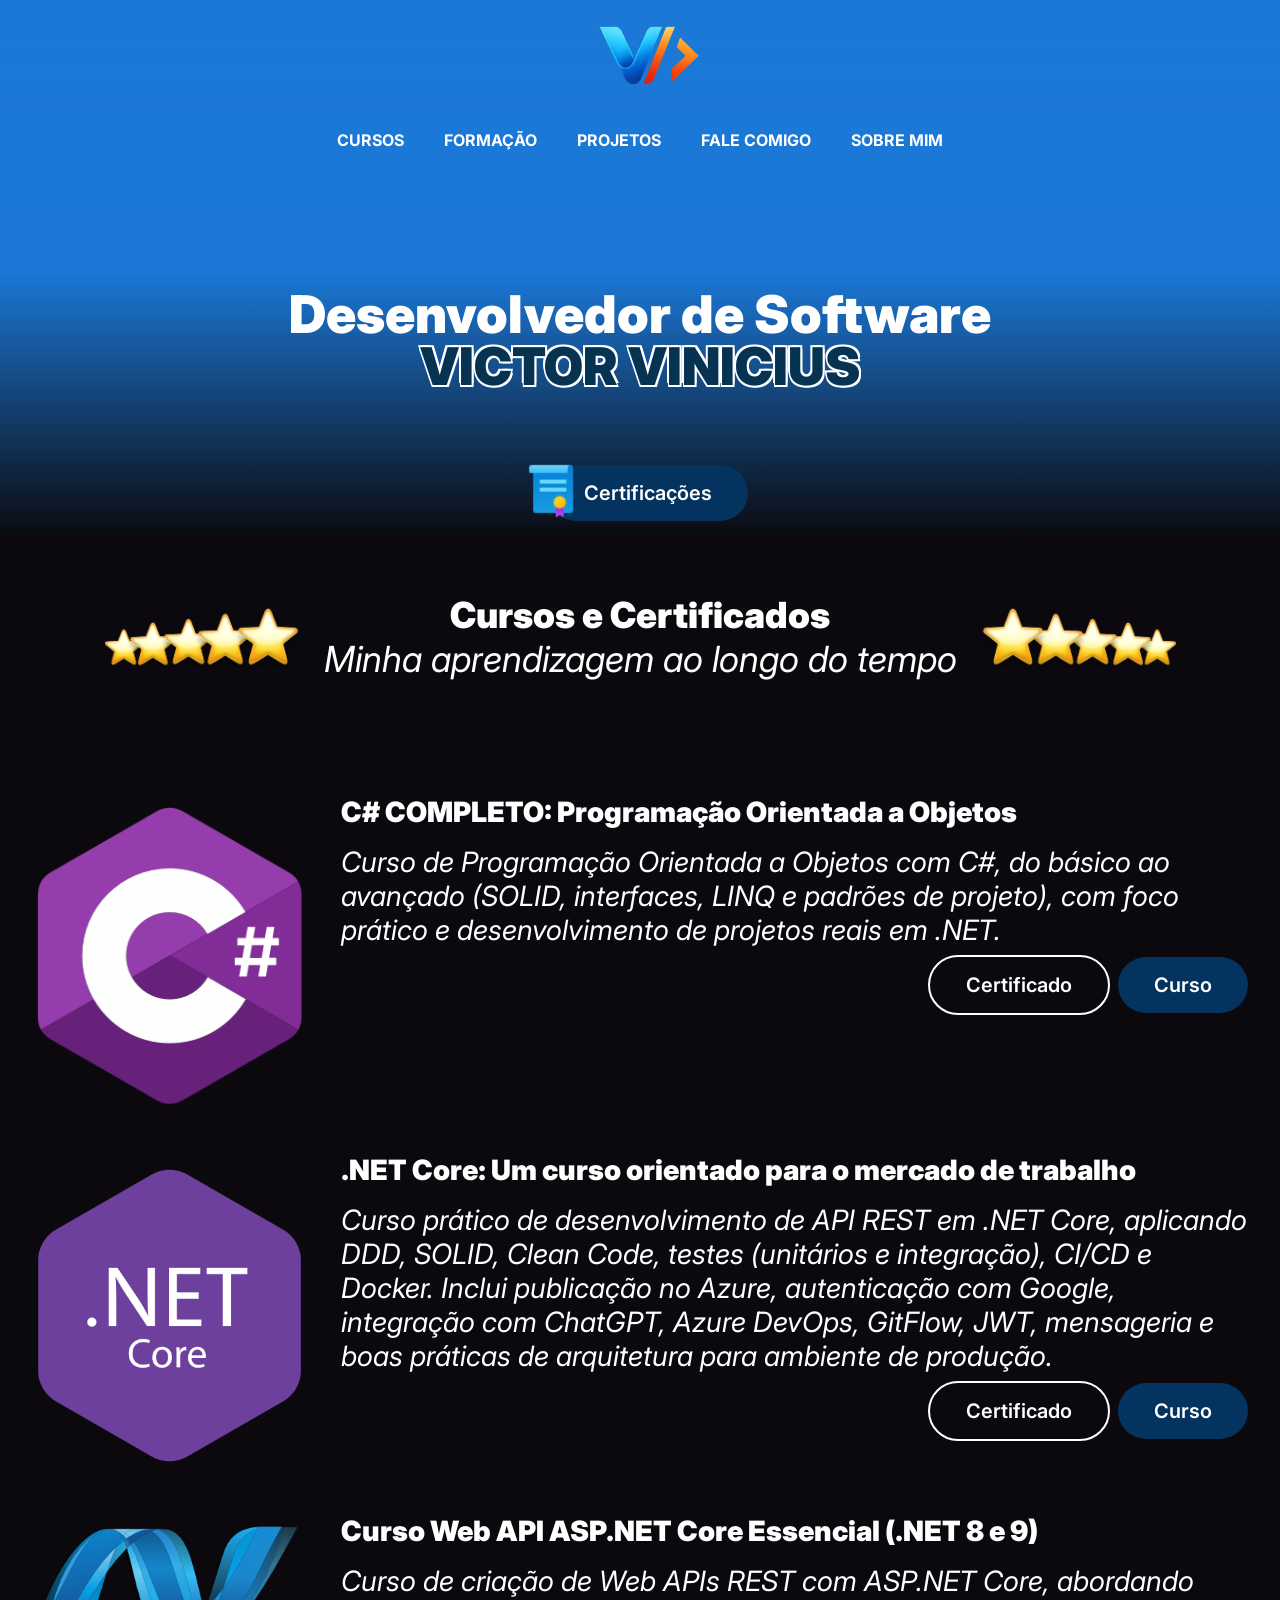
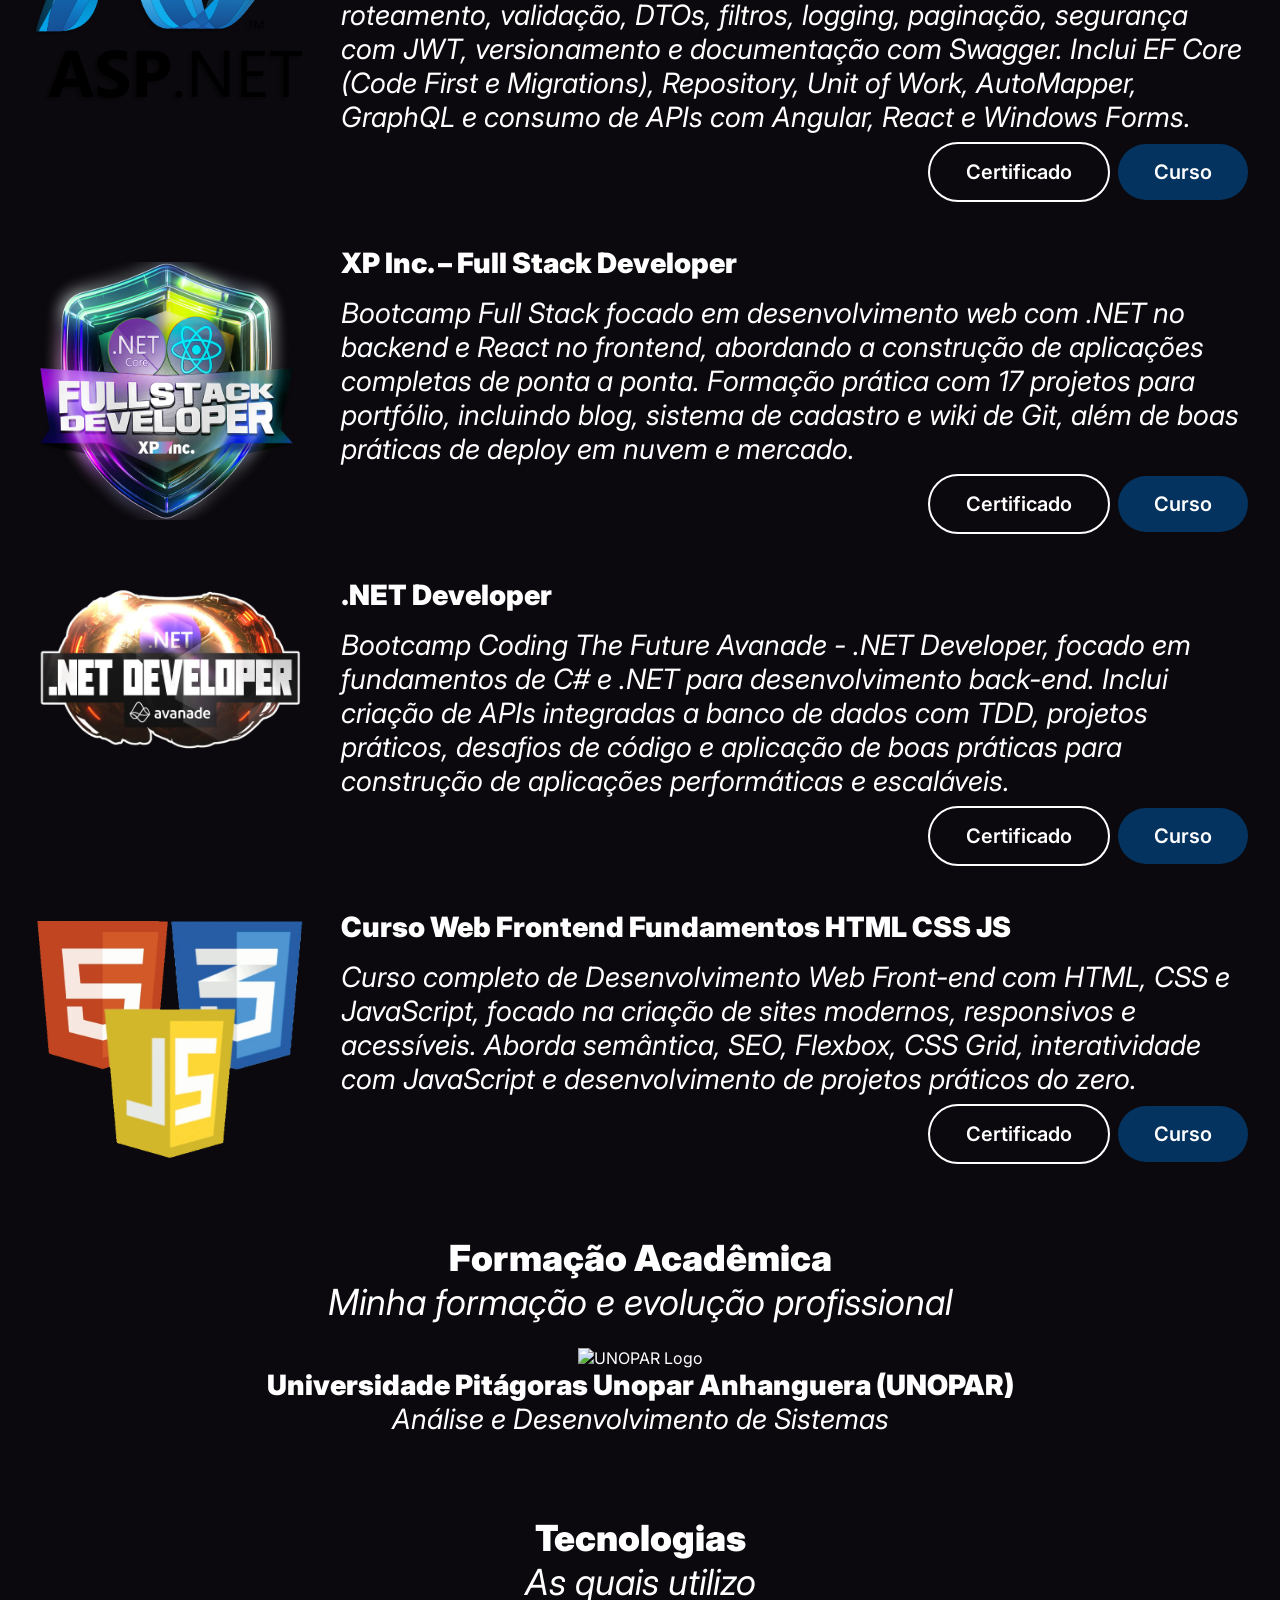
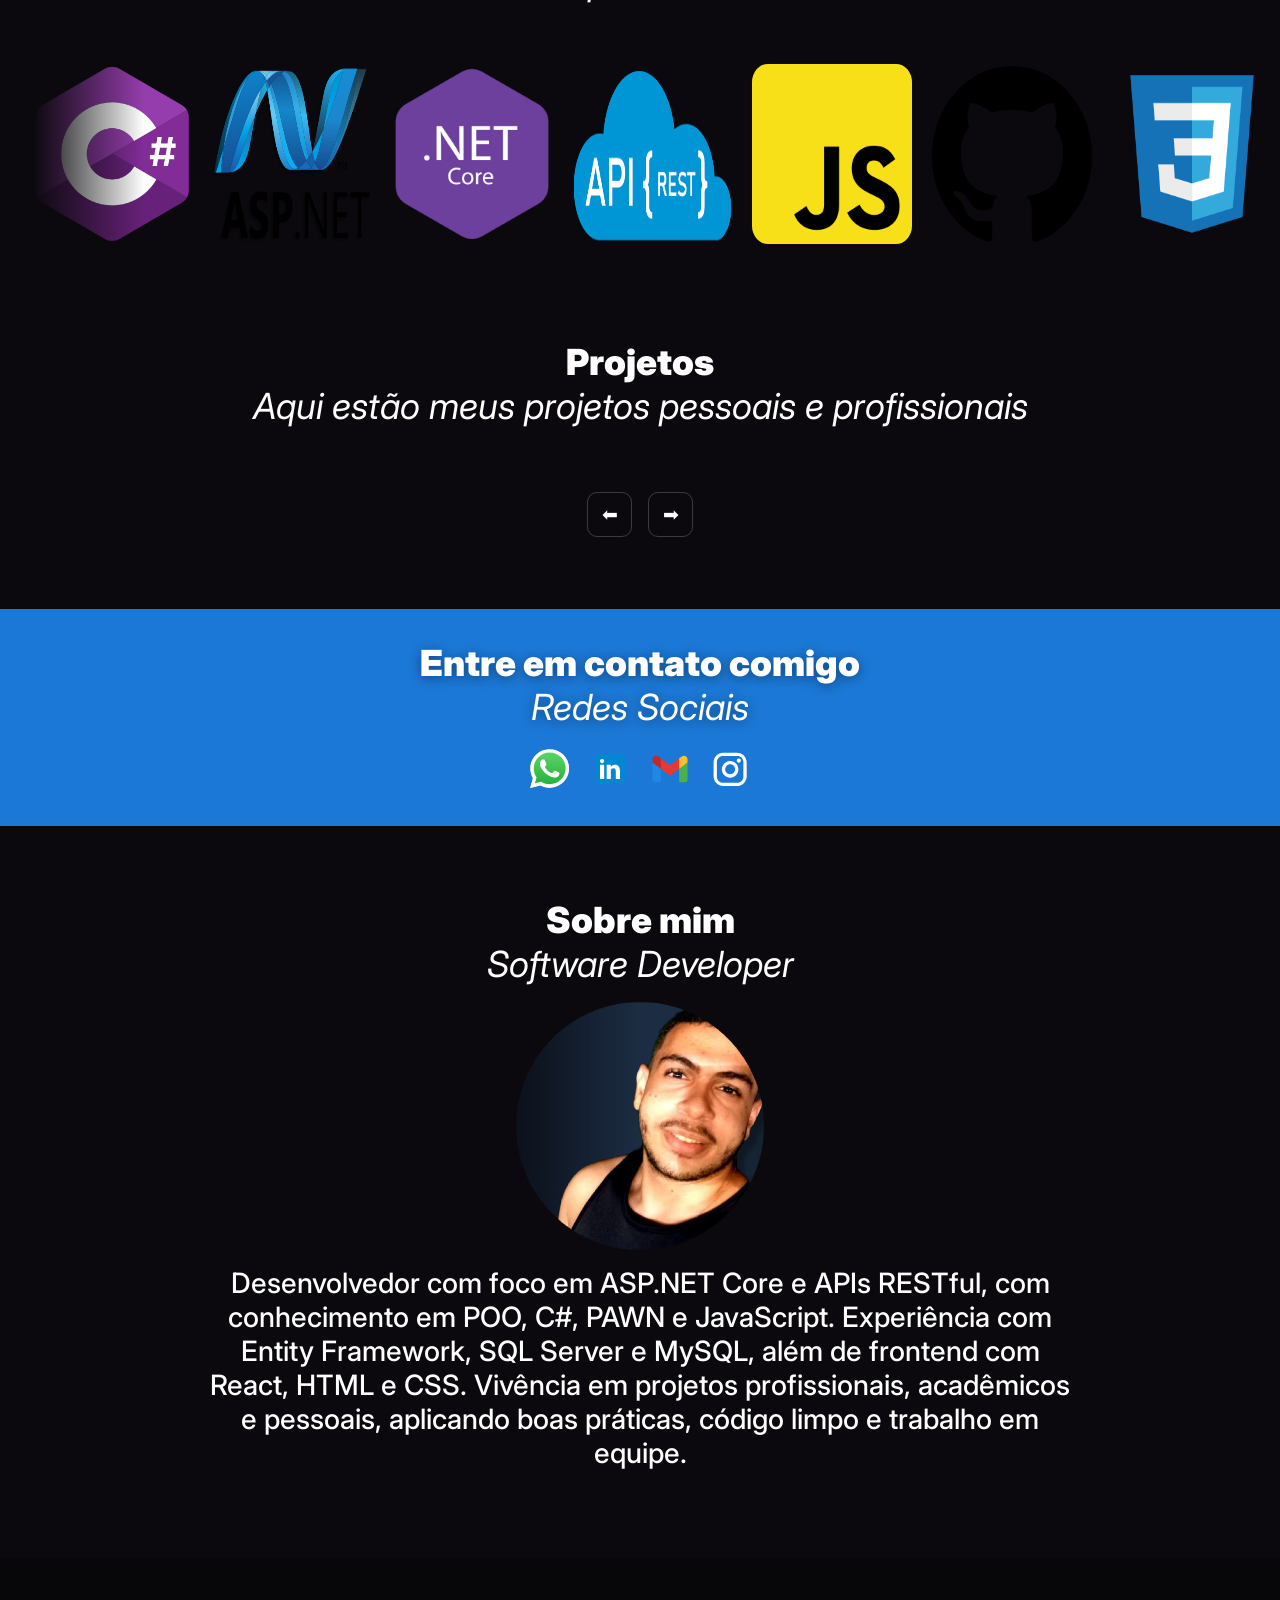
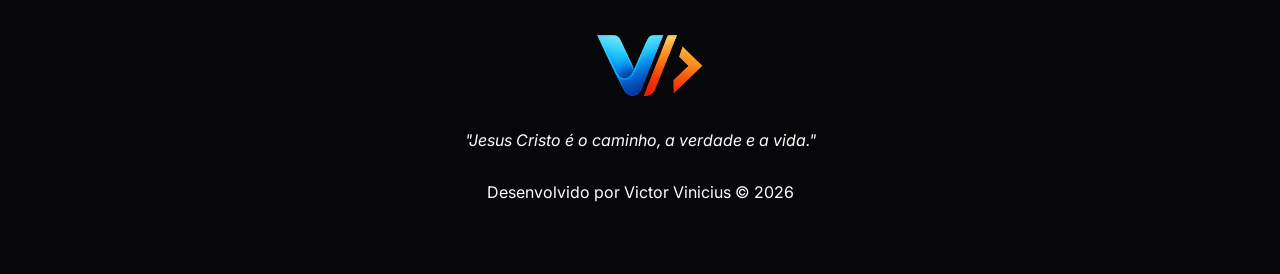
==== commit b43834c8: "feat: novo menu para mobile" ====
--- a/index.html
+++ b/index.html
@@ -3,7 +3,7 @@
 <head>
     <meta charset="UTF-8">
     <meta name="viewport" content="width=device-width, initial-scale=1.0">
-    <title>Victor Vinicius | Foqs</title>
+    <title>Victor Vinicius | Dev</title>
 
     <link rel="preconnect" href="https://fonts.googleapis.com">
     <link rel="preconnect" href="https://fonts.gstatic.com" crossorigin>
@@ -14,7 +14,7 @@
     <div class="logoIcon md-hide">
         <div class="logoIcon__logo"><img src="images/VVDevLogo2.png" alt="Victor Vinicius Logo"></div>
 
-        <a href="#" aria-hidden="true">
+        <a href="#" aria-hidden="true" id="menuButton">
             <img src="images/burger-menu-svgrepo-com.svg" alt="Menu Icon">
         </a>
     </div>
@@ -36,7 +36,7 @@
     <main>
         <section class="hero container">
             <h1 class="hero__title">Desenvolvedor de Software <span class="hero__title--upper">Victor Vinicius</span></h1>
-            <a href="#courses" class="btn hero__cta">Certificações</a>
+            <div><a href="#courses" class="btn hero__cta">Certificações</a></div>
         </section>
 
         <section class="courses container" id="courses">
@@ -163,8 +163,8 @@
                 <h2 class="h2">Tecnologias <span class="title--thin">As quais utilizo</span></h2>
             </div>
 
-            <section class="technologies__carroussel">
-                <div class="technologies__carroussel__wrapper">
+            <section class="technologies__carousel">
+                <div class="technologies__carousel__wrapper">
                     <img src="./images/Tecnologias/Csharp_Logo.png" alt="Csharp">
                     <img src="./images/Tecnologias/AspNet_logo.png" alt="Asp Net">
                     <img src="./images/Tecnologias/NET_Core_Logo.svg.png" alt="DotNet Core">
@@ -265,5 +265,7 @@
     </footer>
 
     <script src="./js/github.js"></script>
+    <script src="./js/carousel.js"></script>
+    <script src="./js/menu.js"></script>
 </body>
 </html>
--- a/css/styles.css
+++ b/css/styles.css
@@ -85,11 +85,20 @@
         border-bottom: 1px solid transparent;
         font-weight: 700;
         font-size: var(--text-size);
+        text-transform: uppercase;
 
         &:hover{
-            border-bottom: 1px solid #135291;
-        }
-    }
+            border-bottom: 3px solid #135291;
+        }
+    }
+}
+
+.nav-menu ul li:hover{
+    transform: translateY(-8px);
+}
+
+.nav-menu.menu-closed{
+    display: none;
 }
 
 h1{
@@ -113,7 +122,7 @@
     -webkit-text-stroke: 2px var(--text-color);  */
     text-shadow: 2px 2px var(--text-color), -2px -2px var(--text-color), -1px 2px var(--text-color), 2px -2px var(--text-color);
     display: inline-block;
-    color: #0B090D;
+    color: #063352;
     display: block;
 }
 
@@ -171,12 +180,12 @@
 }
 
 .courses__card__img{
-    width: 11.75rem;
+    width: 11rem;
     /* max-width: 100%; */
     margin-top: 1.25rem;
 }
 
-.technologies__carroussel__wrapper img{
+.technologies__carousel__wrapper img{
     max-width: 10rem;
 }
 
@@ -184,6 +193,7 @@
     font-size: var(--h3-size);
     font-weight: 900;
     text-align: center;
+    margin-top: 0;
 }
 
 p{
@@ -223,7 +233,7 @@
     margin-top: 5rem;
 }
 
-.technologies__carroussel__wrapper{
+.technologies__carousel__wrapper{
     display: flex;
     flex-wrap: nowrap;
     overflow-x: scroll;
@@ -306,8 +316,8 @@
 }
 
 .pagination button{
-    width: 45px;
-    height: 45px;
+    width: 2.8125rem;
+    height: 2.8125rem;
 
     border-radius: 10px;
     border: 1px solid rgba(255,255,255,0.2);
@@ -589,8 +599,8 @@
     .courses__card__img{
         /* width: 20%; */
         grid-column: 1 / 3;
-        width: 80%;
-        margin-top: 0;
+        width: 95%;
+        margin-top: var(--grid-margin);
     }
 
     .courses__card__content{
@@ -606,11 +616,11 @@
         justify-content: end;
     }
 
-    .technologies__carroussel__wrapper img{
+    .technologies__carousel__wrapper img{
         flex: auto;
     }
 
-    .technologies__carroussel{
+    .technologies__carousel{
         position: relative;
 
         &::after,
@@ -649,16 +659,10 @@
         --subsection-distance-gap: 7.75rem;
     }
 
-    /* img{
-        max-width: 50%;
-    }
-
-    .courses__card__img{
-        width: 40%;
-    } */
-
     .courses__card__img{
         width: 100%;
+        grid-column: 3/3;
+        margin-top: var(--grid-gap);
     }
 
     .header{
@@ -683,21 +687,26 @@
         grid-template-columns: repeat(12, 1fr);
     }
 
-    .courses__card__img{
-        grid-column: 3/3;
-    }
-
     .courses__card__content{
         grid-column: 4/-3;
     }
 
-    .technologies__carroussel{
+    .technologies__carousel{
+        max-width: 85%; 
         justify-content: center;
         display: flex;
-    }
-
-    .technologies__carroussel__wrapper{
-        max-width: 60%;
+        margin: 0 auto;
+        /* outer container will clip the scrolling inner wrapper */
+        overflow: hidden;
+    }
+
+    .technologies__carousel__wrapper{
+        /* max-width: 30%; */
+        overflow: hidden;
+        gap: .5em;
+        img{
+            margin: 0;
+        }
     }
 
     .projects__list{
@@ -709,4 +718,40 @@
     .footer p{
         font-size: 1.5rem;
     }
-}+
+    .hero{
+        display: grid;
+        grid-template-columns: repeat(12, 1fr);
+
+        &>*{
+            grid-column: 2/-2;
+        }
+    }
+
+    .aboutMe__cards img{
+        max-width: 10%;
+    }
+
+    .aboutMe__cards__content{
+        width: 50%;
+    }
+
+    @keyframes scrollLoop{
+        from{ transform: translateX(0); }
+        to{ transform: translateX(calc((var(--w) + var(--grid-gap)) * var(--qtd) * -1)); }
+    }
+
+    .js-enabled.technologies__carousel__wrapper{
+        --w: 26.25em;
+        display: flex;
+        width: max-content;
+        /* allow the wrapper to expand beyond any previous max-width so cloned items are visible */
+        max-width: none;
+        overflow: visible;
+        align-items: center;
+        margin: 0 auto;
+        gap: .5em;
+        will-change: transform;
+        /* animation is set dynamically in JS to better match item widths */
+    }
+}
